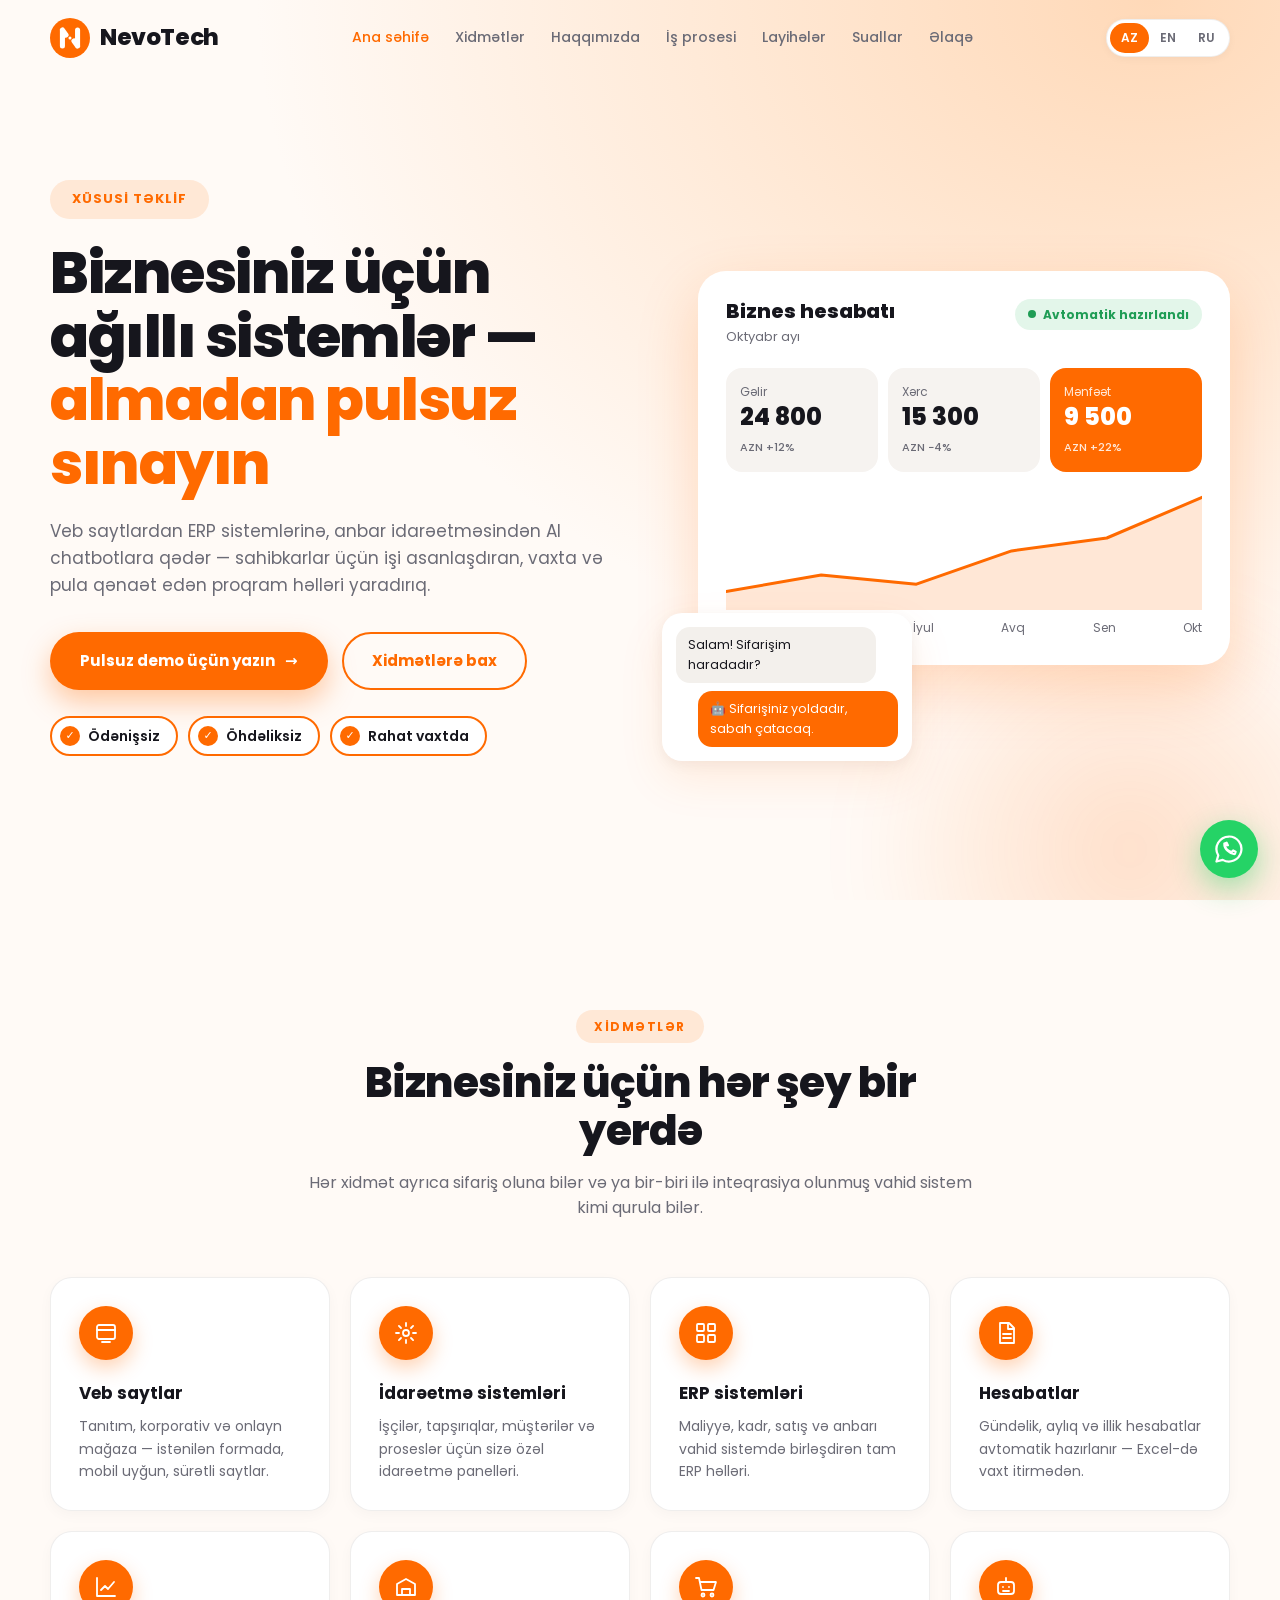
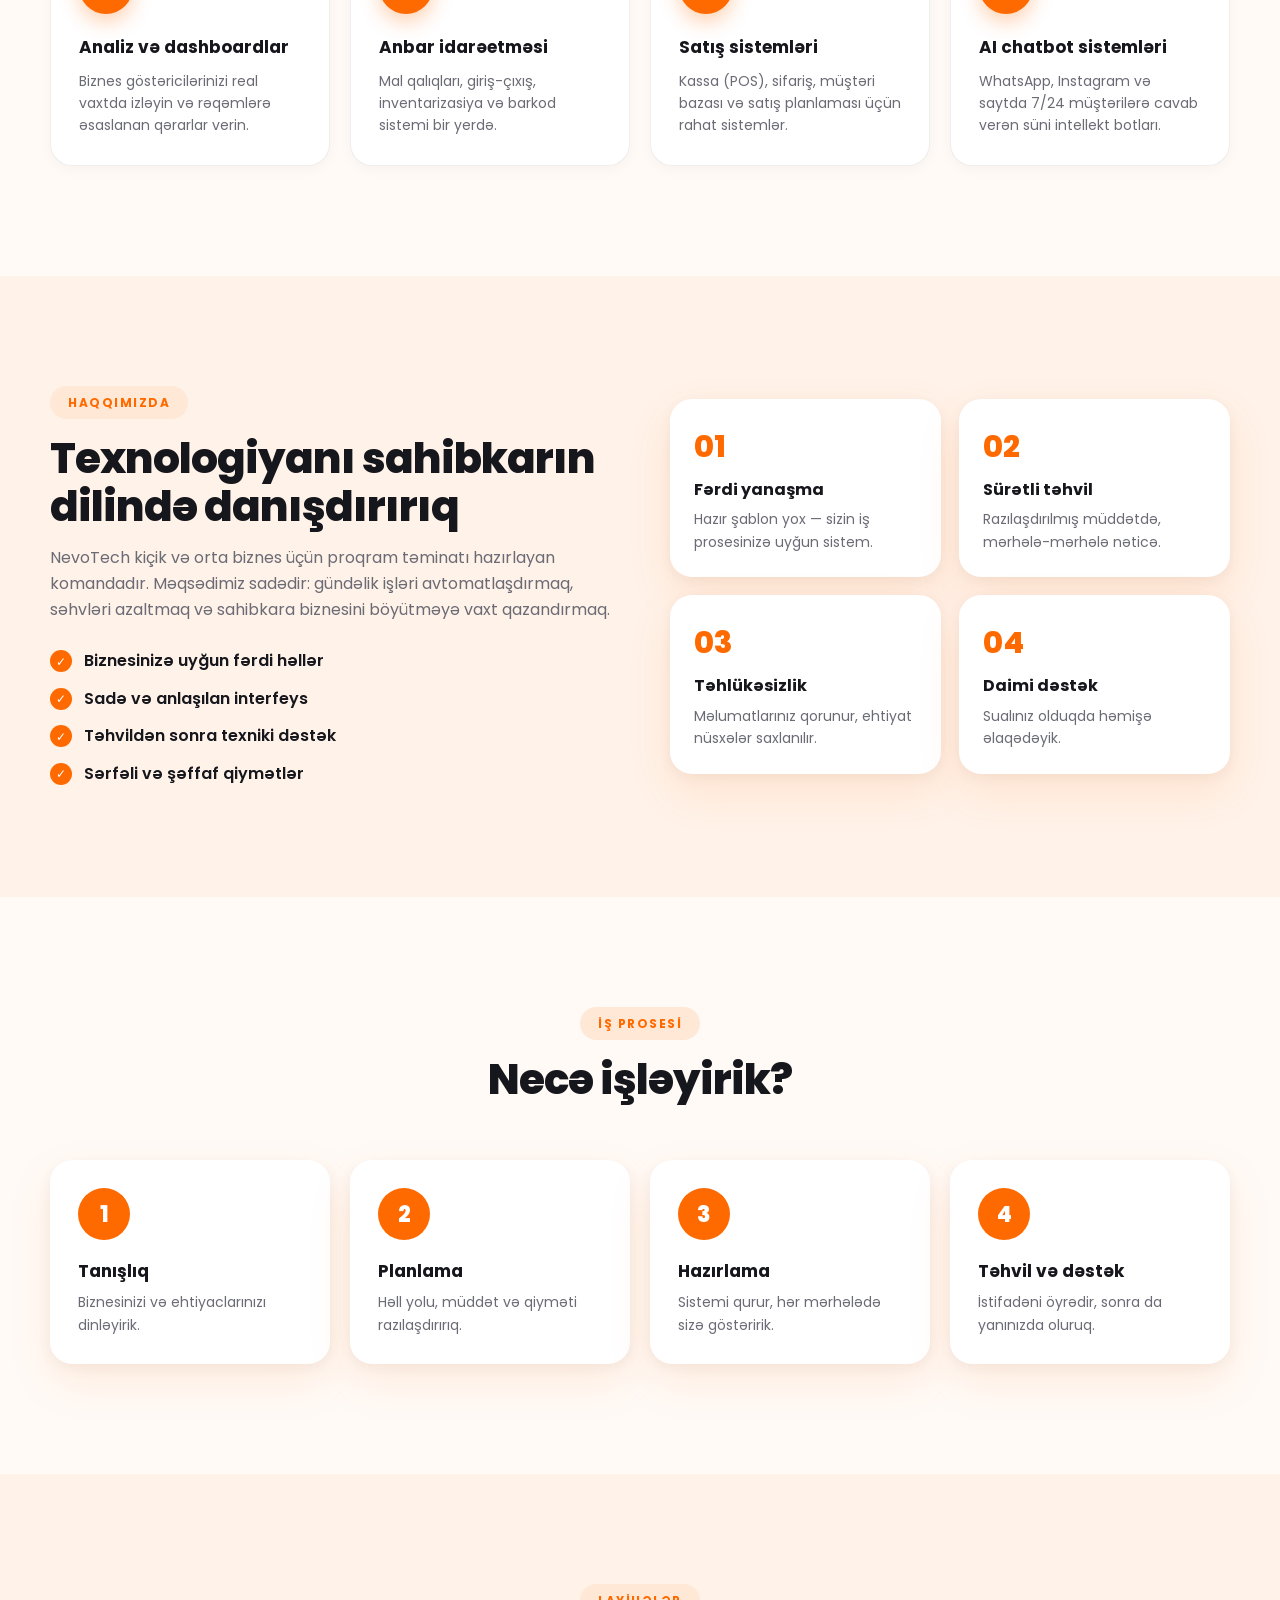
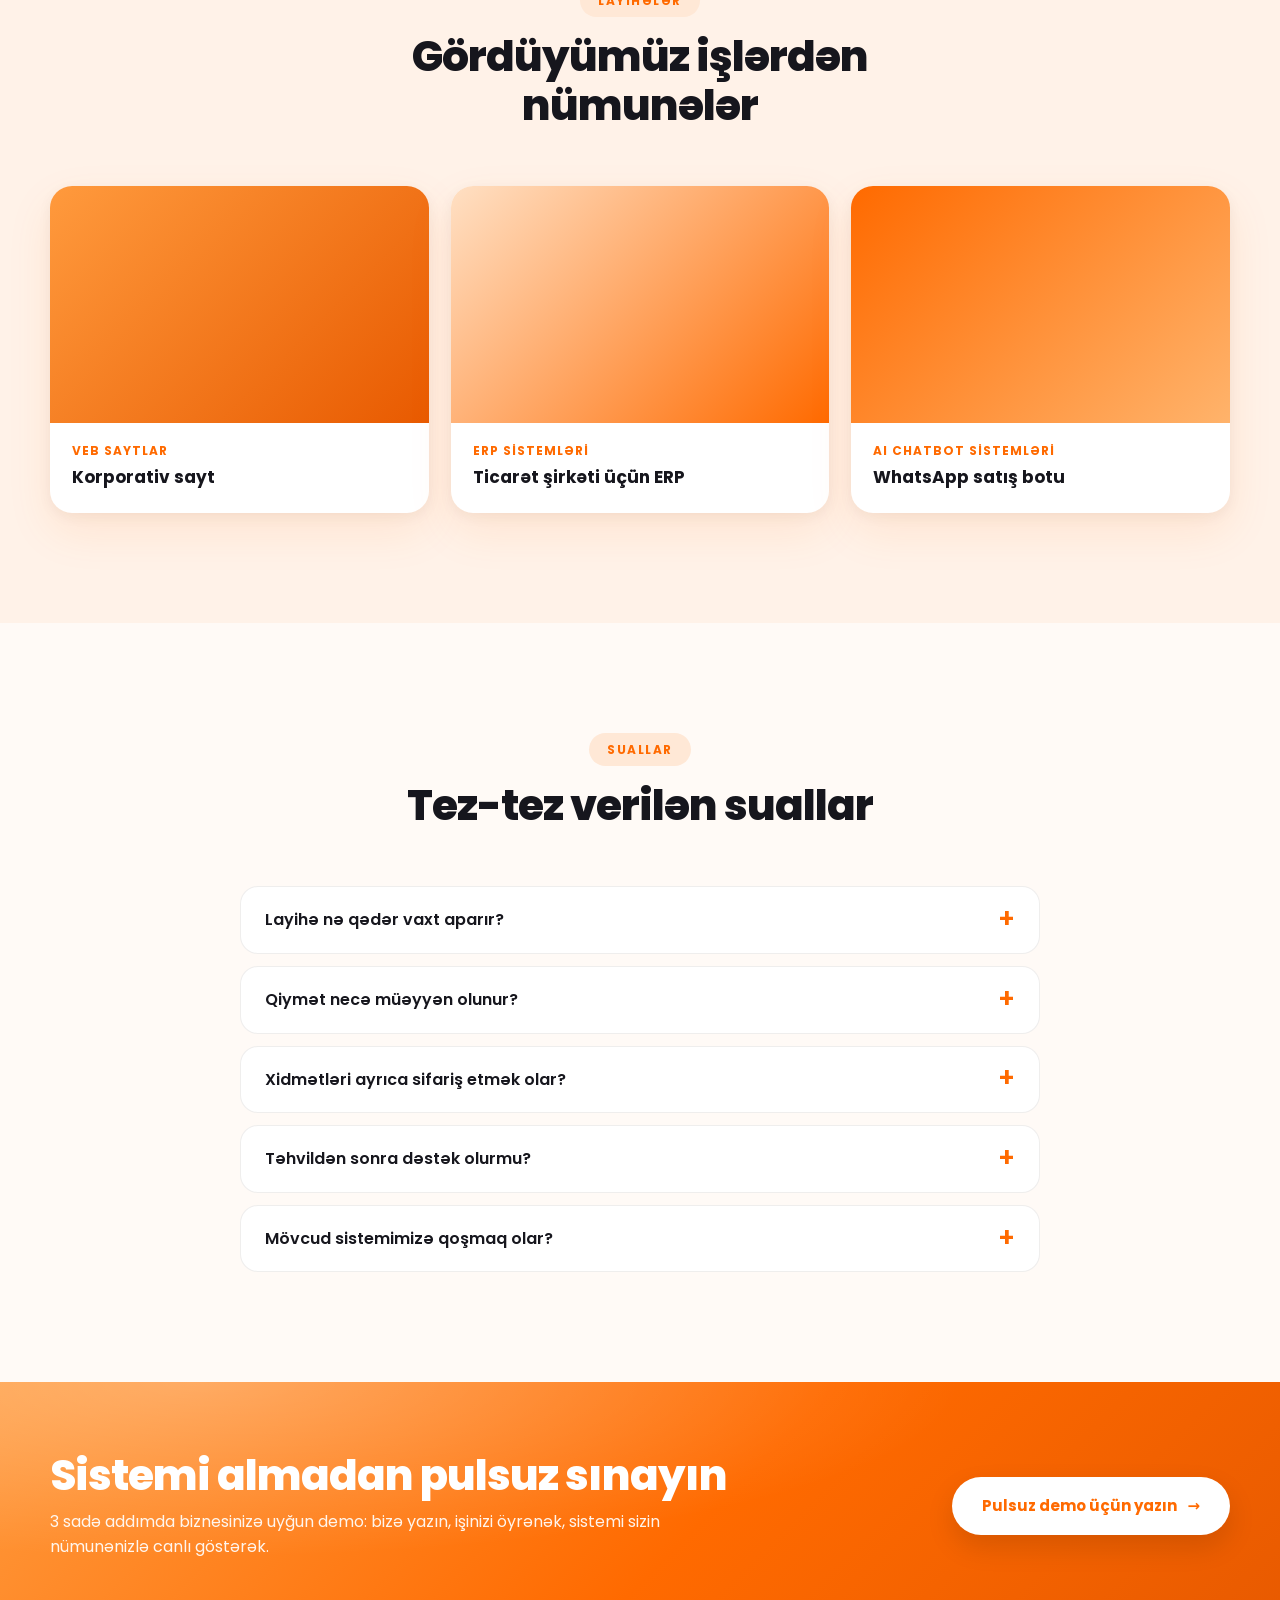
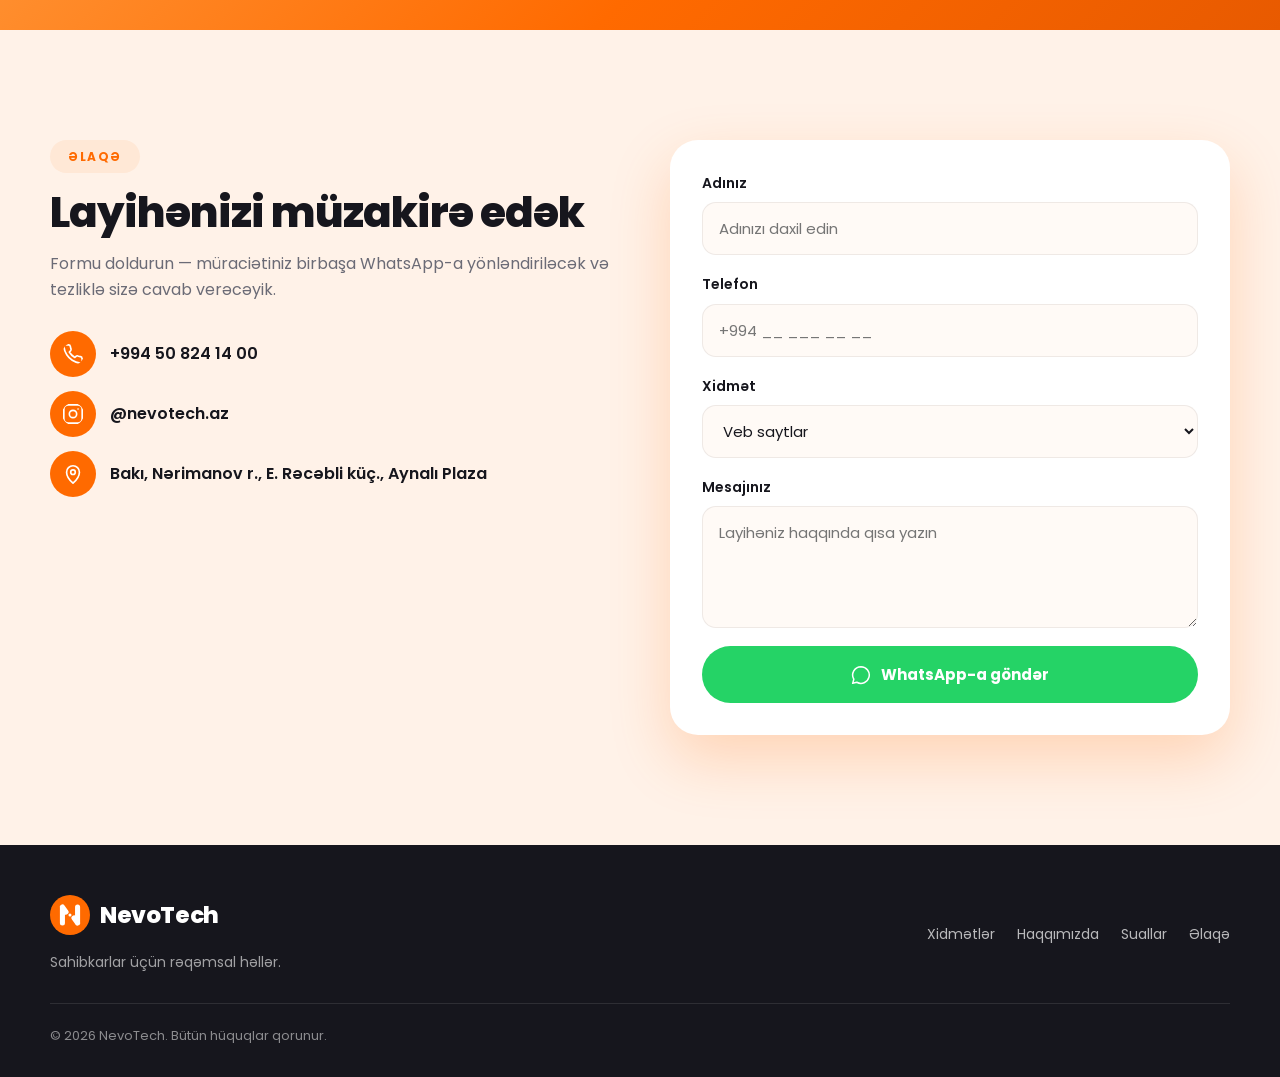
==== index.html @ 10edb194 "NevoTech tanıtım saytı: ilk versiya AZ/EN/RU dilləri, 8 xidmət, pulsuz demo bölməsi və WhatsApp-a yö" ====
<!DOCTYPE html>
<html lang="az">
<head>
  <meta charset="UTF-8">
  <meta name="viewport" content="width=device-width, initial-scale=1.0">
  <title>NevoTech — Biznes üçün rəqəmsal həllər</title>
  <meta name="description" content="NevoTech sahibkarlar üçün veb saytlar, idarəetmə sistemləri, ERP, hesabat, analiz, anbar, satış və AI chatbot sistemləri yaradır.">
  <link rel="preconnect" href="https://fonts.googleapis.com">
  <link rel="preconnect" href="https://fonts.gstatic.com" crossorigin>
  <link href="https://fonts.googleapis.com/css2?family=Poppins:wght@400;500;600;700;800&display=swap" rel="stylesheet">
  <link rel="icon" type="image/svg+xml" href="assets/favicon.svg">
  <link rel="icon" type="image/png" href="assets/logo-mark.png">
  <link rel="apple-touch-icon" href="assets/logo-mark.png">
  <meta property="og:image" content="assets/logo-full.webp">
  <link rel="stylesheet" href="css/style.css">
</head>
<body>

  <!-- ===== HEADER ===== -->
  <header class="header" id="header">
    <div class="container header__inner">
      <a href="#home" class="logo"><svg class="logo__mark" viewBox="0 0 2000 2000" aria-hidden="true"><circle cx="1000" cy="1000" r="1000"/><path d="M621.5 600V1400M621.5 600L801.5 850M1378.5 600V1400M1378.5 1400L1198.5 1150"/><circle class="dot" cx="1000" cy="1000" r="76.5"/></svg>NevoTech</a>

      <nav class="nav" id="nav">
        <a href="#home" data-i18n="nav.home">Ana səhifə</a>
        <a href="#services" data-i18n="nav.services">Xidmətlər</a>
        <a href="#about" data-i18n="nav.about">Haqqımızda</a>
        <a href="#process" data-i18n="nav.process">İş prosesi</a>
        <a href="#portfolio" data-i18n="nav.portfolio">Layihələr</a>
        <a href="#faq" data-i18n="nav.faq">Suallar</a>
        <a href="#contact" data-i18n="nav.contact">Əlaqə</a>
      </nav>

      <div class="header__actions">
        <div class="lang" id="lang">
          <button data-lang="az" class="active">AZ</button>
          <button data-lang="en">EN</button>
          <button data-lang="ru">RU</button>
        </div>
        <button class="burger" id="burger" aria-label="Menu"><span></span><span></span><span></span></button>
      </div>
    </div>
  </header>

  <main>
    <!-- ===== HERO ===== -->
    <section class="hero" id="home">
      <div class="hero__glow"></div>
      <div class="container hero__inner">
        <div class="hero__content">
          <span class="badge" data-i18n="hero.badge">Xüsusi təklif</span>
          <h1><span data-i18n="hero.title1">Biznesiniz üçün ağıllı sistemlər —</span> <em data-i18n="hero.title2">almadan pulsuz sınayın</em></h1>
          <p data-i18n="hero.text">Veb saytlardan ERP sistemlərinə, anbar idarəetməsindən AI chatbotlara qədər — sahibkarlar üçün işi asanlaşdıran, vaxta və pula qənaət edən proqram həlləri yaradırıq.</p>
          <div class="hero__buttons">
            <a href="#contact" class="btn btn--primary"><span data-i18n="hero.cta1">Pulsuz demo üçün yazın</span> →</a>
            <a href="#services" class="btn btn--ghost" data-i18n="hero.cta2">Xidmətlərə bax</a>
          </div>
          <ul class="pills">
            <li data-i18n="pills.p1">Ödənişsiz</li>
            <li data-i18n="pills.p2">Öhdəliksiz</li>
            <li data-i18n="pills.p3">Rahat vaxtda</li>
          </ul>
        </div>

        <div class="hero__visual">
          <div class="report">
            <div class="report__head">
              <div>
                <h3 data-i18n="hero.r.title">Biznes hesabatı</h3>
                <small data-i18n="hero.r.month">Oktyabr ayı</small>
              </div>
              <span class="report__status" data-i18n="hero.r.auto">Avtomatik hazırlandı</span>
            </div>
            <div class="report__stats">
              <div class="stat"><small data-i18n="hero.r.income">Gəlir</small><b>24 800</b><span>AZN +12%</span></div>
              <div class="stat"><small data-i18n="hero.r.expense">Xərc</small><b>15 300</b><span>AZN −4%</span></div>
              <div class="stat stat--accent"><small data-i18n="hero.r.profit">Mənfəət</small><b>9 500</b><span>AZN +22%</span></div>
            </div>
            <svg class="report__chart" viewBox="0 0 400 130" preserveAspectRatio="none" aria-hidden="true">
              <path class="area" d="M0 110 L80 92 L160 102 L240 66 L320 52 L400 8 V130 H0Z"/>
              <path class="line" d="M0 110 L80 92 L160 102 L240 66 L320 52 L400 8"/>
            </svg>
            <div class="report__months">
              <span data-i18n="hero.m1">May</span><span data-i18n="hero.m2">İyun</span><span data-i18n="hero.m3">İyul</span>
              <span data-i18n="hero.m4">Avq</span><span data-i18n="hero.m5">Sen</span><span data-i18n="hero.m6">Okt</span>
            </div>
          </div>
          <div class="chat-bubble">
            <div class="msg msg--in" data-i18n="hero.c1">Salam! Sifarişim haradadır?</div>
            <div class="msg msg--out" data-i18n="hero.c2">🤖 Sifarişiniz yoldadır, sabah çatacaq.</div>
          </div>
        </div>
      </div>
    </section>

    <!-- ===== SERVICES ===== -->
    <section class="section" id="services">
      <div class="container">
        <div class="section__head">
          <span class="eyebrow" data-i18n="services.eyebrow">Xidmətlər</span>
          <h2 data-i18n="services.title">Biznesiniz üçün hər şey bir yerdə</h2>
          <p data-i18n="services.text">Hər xidmət ayrıca sifariş oluna bilər və ya bir-biri ilə inteqrasiya olunmuş vahid sistem kimi qurula bilər.</p>
        </div>

        <div class="services">
          <article class="card">
            <div class="card__icon"><svg viewBox="0 0 24 24"><rect x="3" y="4" width="18" height="14" rx="2"/><path d="M3 9h18M8 21h8"/></svg></div>
            <h3 data-i18n="services.s1.t">Veb saytlar</h3>
            <p data-i18n="services.s1.d">Tanıtım, korporativ və onlayn mağaza — istənilən formada, mobil uyğun, sürətli saytlar.</p>
          </article>
          <article class="card">
            <div class="card__icon"><svg viewBox="0 0 24 24"><circle cx="12" cy="12" r="3"/><path d="M12 2v3M12 19v3M2 12h3M19 12h3M4.9 4.9l2.1 2.1M17 17l2.1 2.1M4.9 19.1 7 17M17 7l2.1-2.1"/></svg></div>
            <h3 data-i18n="services.s2.t">İdarəetmə sistemləri</h3>
            <p data-i18n="services.s2.d">İşçilər, tapşırıqlar, müştərilər və proseslər üçün sizə özəl idarəetmə panelləri.</p>
          </article>
          <article class="card">
            <div class="card__icon"><svg viewBox="0 0 24 24"><rect x="3" y="3" width="7" height="7" rx="1"/><rect x="14" y="3" width="7" height="7" rx="1"/><rect x="3" y="14" width="7" height="7" rx="1"/><rect x="14" y="14" width="7" height="7" rx="1"/></svg></div>
            <h3 data-i18n="services.s3.t">ERP sistemləri</h3>
            <p data-i18n="services.s3.d">Maliyyə, kadr, satış və anbarı vahid sistemdə birləşdirən tam ERP həlləri.</p>
          </article>
          <article class="card">
            <div class="card__icon"><svg viewBox="0 0 24 24"><path d="M6 2h9l5 5v15H6z"/><path d="M14 2v6h6M9 13h8M9 17h8"/></svg></div>
            <h3 data-i18n="services.s4.t">Hesabatlar</h3>
            <p data-i18n="services.s4.d">Gündəlik, aylıq və illik hesabatlar avtomatik hazırlanır — Excel-də vaxt itirmədən.</p>
          </article>
          <article class="card">
            <div class="card__icon"><svg viewBox="0 0 24 24"><path d="M3 3v18h18"/><path d="m7 15 4-4 3 3 6-7"/></svg></div>
            <h3 data-i18n="services.s5.t">Analiz və dashboardlar</h3>
            <p data-i18n="services.s5.d">Biznes göstəricilərinizi real vaxtda izləyin və rəqəmlərə əsaslanan qərarlar verin.</p>
          </article>
          <article class="card">
            <div class="card__icon"><svg viewBox="0 0 24 24"><path d="M3 9 12 4l9 5v11H3z"/><path d="M8 20v-6h8v6"/></svg></div>
            <h3 data-i18n="services.s6.t">Anbar idarəetməsi</h3>
            <p data-i18n="services.s6.d">Mal qalıqları, giriş-çıxış, inventarizasiya və barkod sistemi bir yerdə.</p>
          </article>
          <article class="card">
            <div class="card__icon"><svg viewBox="0 0 24 24"><circle cx="9" cy="20" r="1.5"/><circle cx="18" cy="20" r="1.5"/><path d="M2 3h3l2.5 12h12L22 7H6"/></svg></div>
            <h3 data-i18n="services.s7.t">Satış sistemləri</h3>
            <p data-i18n="services.s7.d">Kassa (POS), sifariş, müştəri bazası və satış planlaması üçün rahat sistemlər.</p>
          </article>
          <article class="card">
            <div class="card__icon"><svg viewBox="0 0 24 24"><rect x="4" y="7" width="16" height="12" rx="3"/><path d="M12 3v4M9 12h.01M15 12h.01M9 16h6"/></svg></div>
            <h3 data-i18n="services.s8.t">AI chatbot sistemləri</h3>
            <p data-i18n="services.s8.d">WhatsApp, Instagram və saytda 7/24 müştərilərə cavab verən süni intellekt botları.</p>
          </article>
        </div>
      </div>
    </section>

    <!-- ===== ABOUT ===== -->
    <section class="section section--alt" id="about">
      <div class="container about">
        <div class="about__text">
          <span class="eyebrow" data-i18n="about.eyebrow">Haqqımızda</span>
          <h2 data-i18n="about.title">Texnologiyanı sahibkarın dilində danışdırırıq</h2>
          <p data-i18n="about.text">NevoTech kiçik və orta biznes üçün proqram təminatı hazırlayan komandadır. Məqsədimiz sadədir: gündəlik işləri avtomatlaşdırmaq, səhvləri azaltmaq və sahibkara biznesini böyütməyə vaxt qazandırmaq.</p>
          <ul class="checks">
            <li data-i18n="about.p1">Biznesinizə uyğun fərdi həllər</li>
            <li data-i18n="about.p2">Sadə və anlaşılan interfeys</li>
            <li data-i18n="about.p3">Təhvildən sonra texniki dəstək</li>
            <li data-i18n="about.p4">Sərfəli və şəffaf qiymətlər</li>
          </ul>
        </div>
        <div class="why">
          <div class="why__item">
            <b>01</b>
            <h4 data-i18n="why.w1.t">Fərdi yanaşma</h4>
            <p data-i18n="why.w1.d">Hazır şablon yox — sizin iş prosesinizə uyğun sistem.</p>
          </div>
          <div class="why__item">
            <b>02</b>
            <h4 data-i18n="why.w2.t">Sürətli təhvil</h4>
            <p data-i18n="why.w2.d">Razılaşdırılmış müddətdə, mərhələ-mərhələ nəticə.</p>
          </div>
          <div class="why__item">
            <b>03</b>
            <h4 data-i18n="why.w3.t">Təhlükəsizlik</h4>
            <p data-i18n="why.w3.d">Məlumatlarınız qorunur, ehtiyat nüsxələr saxlanılır.</p>
          </div>
          <div class="why__item">
            <b>04</b>
            <h4 data-i18n="why.w4.t">Daimi dəstək</h4>
            <p data-i18n="why.w4.d">Sualınız olduqda həmişə əlaqədəyik.</p>
          </div>
        </div>
      </div>
    </section>

    <!-- ===== PROCESS ===== -->
    <section class="section" id="process">
      <div class="container">
        <div class="section__head">
          <span class="eyebrow" data-i18n="process.eyebrow">İş prosesi</span>
          <h2 data-i18n="process.title">Necə işləyirik?</h2>
        </div>
        <div class="steps">
          <div class="step"><span>1</span><h4 data-i18n="process.s1.t">Tanışlıq</h4><p data-i18n="process.s1.d">Biznesinizi və ehtiyaclarınızı dinləyirik.</p></div>
          <div class="step"><span>2</span><h4 data-i18n="process.s2.t">Planlama</h4><p data-i18n="process.s2.d">Həll yolu, müddət və qiyməti razılaşdırırıq.</p></div>
          <div class="step"><span>3</span><h4 data-i18n="process.s3.t">Hazırlama</h4><p data-i18n="process.s3.d">Sistemi qurur, hər mərhələdə sizə göstəririk.</p></div>
          <div class="step"><span>4</span><h4 data-i18n="process.s4.t">Təhvil və dəstək</h4><p data-i18n="process.s4.d">İstifadəni öyrədir, sonra da yanınızda oluruq.</p></div>
        </div>
      </div>
    </section>

    <!-- ===== PORTFOLIO ===== -->
    <section class="section section--alt" id="portfolio">
      <div class="container">
        <div class="section__head">
          <span class="eyebrow" data-i18n="portfolio.eyebrow">Layihələr</span>
          <h2 data-i18n="portfolio.title">Gördüyümüz işlərdən nümunələr</h2>
        </div>
        <!-- TODO: real layihələrin şəkil və adlarını bura əlavə edin -->
        <div class="projects">
          <div class="project"><div class="project__img p1"></div><span data-i18n="services.s1.t">Veb saytlar</span><h4 data-i18n="portfolio.p1">Korporativ sayt</h4></div>
          <div class="project"><div class="project__img p2"></div><span data-i18n="services.s3.t">ERP sistemləri</span><h4 data-i18n="portfolio.p2">Ticarət şirkəti üçün ERP</h4></div>
          <div class="project"><div class="project__img p3"></div><span data-i18n="services.s8.t">AI chatbot sistemləri</span><h4 data-i18n="portfolio.p3">WhatsApp satış botu</h4></div>
        </div>
      </div>
    </section>

    <!-- ===== FAQ ===== -->
    <section class="section" id="faq">
      <div class="container container--narrow">
        <div class="section__head">
          <span class="eyebrow" data-i18n="faq.eyebrow">Suallar</span>
          <h2 data-i18n="faq.title">Tez-tez verilən suallar</h2>
        </div>
        <div class="faq">
          <details><summary data-i18n="faq.q1">Layihə nə qədər vaxt aparır?</summary><p data-i18n="faq.a1">Sadə tanıtım saytı 1–2 həftə, ERP və idarəetmə sistemləri isə həcmindən asılı olaraq 1–3 ay çəkir.</p></details>
          <details><summary data-i18n="faq.q2">Qiymət necə müəyyən olunur?</summary><p data-i18n="faq.a2">Qiymət layihənin həcmindən və funksiyalardan asılıdır. İlk görüşdən sonra dəqiq təklif təqdim edirik.</p></details>
          <details><summary data-i18n="faq.q3">Xidmətləri ayrıca sifariş etmək olar?</summary><p data-i18n="faq.a3">Bəli. Hər xidmət müstəqildir, amma istəsəniz hamısını vahid sistemdə birləşdirə bilərik.</p></details>
          <details><summary data-i18n="faq.q4">Təhvildən sonra dəstək olurmu?</summary><p data-i18n="faq.a4">Bəli, təhvildən sonra texniki dəstək və lazım olduqda yeniləmələr təqdim edirik.</p></details>
          <details><summary data-i18n="faq.q5">Mövcud sistemimizə qoşmaq olar?</summary><p data-i18n="faq.a5">Əksər hallarda bəli — mövcud proqramlarınızla inteqrasiya imkanlarını birlikdə araşdırırıq.</p></details>
        </div>
      </div>
    </section>

    <!-- ===== FREE DEMO CTA ===== -->
    <section class="cta-band">
      <div class="container cta-band__inner">
        <div>
          <h2 data-i18n="cta.title">Sistemi almadan pulsuz sınayın</h2>
          <p data-i18n="cta.text">3 sadə addımda biznesinizə uyğun demo: bizə yazın, işinizi öyrənək, sistemi sizin nümunənizlə canlı göstərək.</p>
        </div>
        <a href="#contact" class="btn btn--white"><span data-i18n="hero.cta1">Pulsuz demo üçün yazın</span> →</a>
      </div>
    </section>

    <!-- ===== CONTACT ===== -->
    <section class="section section--alt" id="contact">
      <div class="container contact">
        <div class="contact__info">
          <span class="eyebrow" data-i18n="contact.eyebrow">Əlaqə</span>
          <h2 data-i18n="contact.title">Layihənizi müzakirə edək</h2>
          <p data-i18n="contact.text">Formu doldurun — müraciətiniz birbaşa WhatsApp-a yönləndiriləcək və tezliklə sizə cavab verəcəyik.</p>
          <ul class="contact__list">
            <li><svg viewBox="0 0 24 24"><path d="M22 16.9v3a2 2 0 0 1-2.2 2 19.8 19.8 0 0 1-8.6-3.1 19.5 19.5 0 0 1-6-6A19.8 19.8 0 0 1 2.1 4.2 2 2 0 0 1 4.1 2h3a2 2 0 0 1 2 1.7c.1.9.4 1.8.7 2.7a2 2 0 0 1-.5 2.1L8 9.8a16 16 0 0 0 6 6l1.3-1.3a2 2 0 0 1 2.1-.4c.9.3 1.8.6 2.7.7a2 2 0 0 1 1.7 2z"/></svg><a href="#" class="js-phone">+994 50 824 14 00</a></li>
            <li><svg viewBox="0 0 24 24"><rect x="2" y="2" width="20" height="20" rx="5"/><circle cx="12" cy="12" r="4"/><path d="M17.5 6.5h.01"/></svg><a href="https://instagram.com/nevotech.az" target="_blank" rel="noopener" class="js-instagram">@nevotech.az</a></li>
            <li><svg viewBox="0 0 24 24"><path d="M12 22s7-6.2 7-12a7 7 0 0 0-14 0c0 5.8 7 12 7 12z"/><circle cx="12" cy="10" r="2.5"/></svg><a href="#" target="_blank" rel="noopener" class="js-map" data-i18n="contact.address">Bakı, Nərimanov r., E. Rəcəbli küç., Aynalı Plaza</a></li>
          </ul>
        </div>

        <form class="form" id="contactForm" novalidate>
          <label>
            <span data-i18n="form.name">Adınız</span>
            <input type="text" name="name" required data-i18n-ph="form.namePh" placeholder="Adınızı daxil edin">
          </label>
          <label>
            <span data-i18n="form.phone">Telefon</span>
            <input type="tel" name="phone" required placeholder="+994 __ ___ __ __">
          </label>
          <label>
            <span data-i18n="form.service">Xidmət</span>
            <select name="service">
              <option value="services.s1.t" data-i18n="services.s1.t">Veb saytlar</option>
              <option value="services.s2.t" data-i18n="services.s2.t">İdarəetmə sistemləri</option>
              <option value="services.s3.t" data-i18n="services.s3.t">ERP sistemləri</option>
              <option value="services.s4.t" data-i18n="services.s4.t">Hesabatlar</option>
              <option value="services.s5.t" data-i18n="services.s5.t">Analiz və dashboardlar</option>
              <option value="services.s6.t" data-i18n="services.s6.t">Anbar idarəetməsi</option>
              <option value="services.s7.t" data-i18n="services.s7.t">Satış sistemləri</option>
              <option value="services.s8.t" data-i18n="services.s8.t">AI chatbot sistemləri</option>
              <option value="form.other" data-i18n="form.other">Digər</option>
            </select>
          </label>
          <label>
            <span data-i18n="form.message">Mesajınız</span>
            <textarea name="message" rows="4" data-i18n-ph="form.messagePh" placeholder="Layihəniz haqqında qısa yazın"></textarea>
          </label>
          <p class="form__error" id="formError" data-i18n="form.error" hidden>Zəhmət olmasa adınızı və telefon nömrənizi yazın.</p>
          <button type="submit" class="btn btn--wa">
            <svg viewBox="0 0 24 24"><path d="M12 2a10 10 0 0 0-8.6 15.1L2 22l5-1.3A10 10 0 1 0 12 2z"/></svg>
            <span data-i18n="form.submit">WhatsApp-a göndər</span>
          </button>
        </form>
      </div>
    </section>
  </main>

  <!-- ===== FOOTER ===== -->
  <footer class="footer">
    <div class="container footer__inner">
      <div>
        <a href="#home" class="logo"><svg class="logo__mark" viewBox="0 0 2000 2000" aria-hidden="true"><circle cx="1000" cy="1000" r="1000"/><path d="M621.5 600V1400M621.5 600L801.5 850M1378.5 600V1400M1378.5 1400L1198.5 1150"/><circle class="dot" cx="1000" cy="1000" r="76.5"/></svg>NevoTech</a>
        <p data-i18n="footer.text">Sahibkarlar üçün rəqəmsal həllər.</p>
      </div>
      <nav class="footer__nav">
        <a href="#services" data-i18n="nav.services">Xidmətlər</a>
        <a href="#about" data-i18n="nav.about">Haqqımızda</a>
        <a href="#faq" data-i18n="nav.faq">Suallar</a>
        <a href="#contact" data-i18n="nav.contact">Əlaqə</a>
      </nav>
    </div>
    <div class="container footer__bottom">
      © <span id="year"></span> NevoTech. <span data-i18n="footer.rights">Bütün hüquqlar qorunur.</span>
    </div>
  </footer>

  <!-- Floating WhatsApp -->
  <a href="#" class="wa-float js-wa-link" target="_blank" rel="noopener" aria-label="WhatsApp">
    <svg viewBox="0 0 24 24"><path d="M12 2a10 10 0 0 0-8.6 15.1L2 22l5-1.3A10 10 0 1 0 12 2z"/><path d="M8.5 8.5c.5 2.5 2.5 5 5.5 6l1.3-1.3 2 1-.6 1.8c-4 .3-8.7-4.3-8.4-8.4l1.8-.6 1 2z"/></svg>
  </a>

  <script src="js/config.js"></script>
  <script src="js/i18n.js"></script>
  <script src="js/main.js"></script>
</body>
</html>
---- css/style.css ----
/* =========================================================
   RƏNGLƏR — NevoTech Instagram dizaynına uyğun
   Rəngləri dəyişmək üçün yalnız bu dəyərləri redaktə edin.
   ========================================================= */
:root {
  --primary: #ff6a00;        /* NevoTech narıncı */
  --primary-dark: #e85a00;
  --primary-light: #ff9a3d;
  --primary-soft: #ffe8d6;   /* açıq şaftalı */
  --bg: #fffaf6;             /* krem fon */
  --bg-alt: #fff2e8;         /* alternativ bölmə fonu */
  --surface: #ffffff;        /* kartlar */
  --border: rgba(30, 20, 10, 0.07);
  --text: #16161d;
  --muted: #6b6b76;
  --success: #1f9d55;
  --wa: #25d366;

  --gradient: linear-gradient(135deg, var(--primary-light), var(--primary) 55%, var(--primary-dark));
  --radius: 22px;
  --shadow: 0 18px 45px rgba(255, 106, 0, 0.10), 0 4px 14px rgba(30, 20, 10, 0.05);
  --shadow-strong: 0 24px 60px rgba(255, 106, 0, 0.22);
  --header-h: 76px;
}

* { box-sizing: border-box; margin: 0; padding: 0; }
html { scroll-behavior: smooth; scroll-padding-top: var(--header-h); }
body {
  font-family: "Poppins", system-ui, sans-serif;
  background: var(--bg);
  color: var(--text);
  line-height: 1.6;
  -webkit-font-smoothing: antialiased;
}
a { color: inherit; text-decoration: none; }
img { max-width: 100%; display: block; }
svg { width: 24px; height: 24px; fill: none; stroke: currentColor; stroke-width: 1.8; stroke-linecap: round; stroke-linejoin: round; }

.container { width: min(1180px, 100% - 32px); margin-inline: auto; }
.container--narrow { width: min(800px, 100% - 32px); }

/* ---------- Buttons ---------- */
.btn {
  display: inline-flex; align-items: center; justify-content: center; gap: 10px;
  padding: 15px 28px; border-radius: 999px; font-weight: 700; font-size: 15px;
  border: 2px solid transparent; cursor: pointer; font-family: inherit;
  transition: transform .2s, box-shadow .2s, background .2s, border-color .2s;
}
.btn:hover { transform: translateY(-2px); }
.btn--primary { background: var(--primary); color: #fff; box-shadow: 0 12px 28px rgba(255, 106, 0, .35); }
.btn--primary:hover { background: var(--primary-dark); }
.btn--ghost { border-color: var(--primary); color: var(--primary); background: transparent; }
.btn--ghost:hover { background: var(--primary-soft); }
.btn--white { background: #fff; color: var(--primary); box-shadow: 0 12px 28px rgba(0, 0, 0, .12); white-space: nowrap; }
.btn--wa { background: var(--wa); color: #fff; width: 100%; }
.btn--wa svg { width: 20px; height: 20px; }

/* ---------- Logo ---------- */
.logo { display: inline-flex; align-items: center; gap: 10px; font-size: 23px; font-weight: 800; letter-spacing: -.4px; }
.logo__mark { width: 40px; height: 40px; flex-shrink: 0; }
.logo__mark circle { fill: var(--primary); stroke: none; }
.logo__mark path { stroke: #fff; stroke-width: 253; fill: none; }
.logo__mark .dot { fill: #fff; }

/* ---------- Header ---------- */
.header {
  position: fixed; inset: 0 0 auto; z-index: 100; height: var(--header-h);
  transition: background .3s, border-color .3s, box-shadow .3s;
  border-bottom: 1px solid transparent;
}
.header.scrolled { background: rgba(255, 250, 246, .88); backdrop-filter: blur(14px); border-color: var(--border); }
.header__inner { height: 100%; display: flex; align-items: center; justify-content: space-between; gap: 24px; }

.nav { display: flex; gap: 26px; }
.nav a { font-size: 14px; font-weight: 500; color: var(--muted); transition: color .2s; }
.nav a:hover, .nav a.active { color: var(--primary); }

.header__actions { display: flex; align-items: center; gap: 12px; }
.lang { display: flex; background: #fff; border: 1px solid var(--border); border-radius: 999px; padding: 3px; box-shadow: 0 2px 8px rgba(0,0,0,.04); }
.lang button {
  background: none; border: 0; color: var(--muted); font: 600 12px "Poppins", sans-serif;
  padding: 6px 11px; border-radius: 999px; cursor: pointer;
}
.lang button.active { background: var(--primary); color: #fff; }

.burger { display: none; background: none; border: 0; cursor: pointer; width: 32px; height: 32px; flex-direction: column; justify-content: center; gap: 5px; }
.burger span { display: block; height: 2px; background: var(--text); border-radius: 2px; transition: .3s; }
.burger.open span:nth-child(1) { transform: translateY(7px) rotate(45deg); }
.burger.open span:nth-child(2) { opacity: 0; }
.burger.open span:nth-child(3) { transform: translateY(-7px) rotate(-45deg); }

/* ---------- Hero ---------- */
.hero {
  position: relative; min-height: 100vh; display: flex; align-items: center;
  padding: calc(var(--header-h) + 40px) 0 80px; overflow: hidden;
  background: radial-gradient(ellipse at 90% 0%, #ffd9b8 0%, transparent 55%), var(--bg);
}
.hero__glow {
  position: absolute; width: 600px; height: 600px; right: -150px; bottom: -250px;
  background: radial-gradient(circle, rgba(255, 106, 0, .18), transparent 65%);
  filter: blur(30px); pointer-events: none;
}
.hero__inner { position: relative; display: grid; grid-template-columns: 1.05fr .95fr; gap: 60px; align-items: center; }
.badge {
  display: inline-block; padding: 9px 22px; border-radius: 999px; font-size: 13px; font-weight: 700;
  letter-spacing: 1px; text-transform: uppercase;
  background: var(--primary-soft); color: var(--primary); margin-bottom: 22px;
}
.hero h1 { font-size: clamp(34px, 5vw, 58px); line-height: 1.1; letter-spacing: -1.5px; font-weight: 800; margin-bottom: 22px; }
.hero h1 em { font-style: normal; color: var(--primary); display: block; }
.hero p { font-size: 17px; color: var(--muted); max-width: 560px; margin-bottom: 32px; }
.hero__buttons { display: flex; gap: 14px; flex-wrap: wrap; margin-bottom: 26px; }

.pills { list-style: none; display: flex; flex-wrap: wrap; gap: 10px; }
.pills li {
  display: inline-flex; align-items: center; gap: 8px; padding: 7px 16px 7px 8px;
  border: 2px solid var(--primary); border-radius: 999px; font-weight: 600; font-size: 14px; background: #fff;
}
.pills li::before {
  content: "✓"; width: 20px; height: 20px; border-radius: 50%; background: var(--primary); color: #fff;
  font-size: 11px; font-weight: 800; display: grid; place-items: center;
}

/* hero report card */
.hero__visual { position: relative; }
.report {
  background: var(--surface); border-radius: 28px; padding: 28px; box-shadow: var(--shadow-strong);
  animation: float 6s ease-in-out infinite;
}
@keyframes float { 50% { transform: translateY(-10px); } }
.report__head { display: flex; justify-content: space-between; align-items: flex-start; gap: 12px; margin-bottom: 20px; }
.report__head h3 { font-size: 20px; font-weight: 800; line-height: 1.2; }
.report__head small { color: var(--muted); font-size: 13px; }
.report__status {
  display: inline-flex; align-items: center; gap: 7px; padding: 6px 13px; border-radius: 999px;
  background: #e3f6ea; color: var(--success); font-size: 12px; font-weight: 700; white-space: nowrap;
}
.report__status::before { content: ""; width: 8px; height: 8px; border-radius: 50%; background: var(--success); }
.report__stats { display: grid; grid-template-columns: repeat(3, 1fr); gap: 10px; margin-bottom: 18px; }
.stat { background: #f6f3f0; border-radius: 16px; padding: 14px; }
.stat small { display: block; color: var(--muted); font-size: 12px; }
.stat b { display: block; font-size: clamp(18px, 2vw, 24px); font-weight: 800; line-height: 1.3; }
.stat span { font-size: 11px; color: var(--muted); font-weight: 500; }
.stat--accent { background: var(--primary); color: #fff; }
.stat--accent small, .stat--accent span { color: rgba(255,255,255,.85); }
.report__chart { width: 100%; height: 120px; display: block; }
.report__chart .area { fill: rgba(255, 106, 0, .16); stroke: none; }
.report__chart .line { stroke: var(--primary); stroke-width: 3; fill: none; vector-effect: non-scaling-stroke; }
.report__months { display: flex; justify-content: space-between; color: var(--muted); font-size: 12px; margin-top: 8px; }

.chat-bubble {
  position: absolute; left: -36px; bottom: -96px; width: 250px; background: #fff; border-radius: 20px; padding: 14px;
  box-shadow: var(--shadow); display: flex; flex-direction: column; gap: 8px;
}
.msg { font-size: 12.5px; padding: 8px 12px; border-radius: 14px; max-width: 90%; }
.msg--in { background: #f3f0ec; align-self: flex-start; }
.msg--out { background: var(--primary); color: #fff; align-self: flex-end; }

/* ---------- Sections ---------- */
.section { padding: 110px 0; }
.section--alt { background: var(--bg-alt); }
.section__head { text-align: center; max-width: 680px; margin: 0 auto 56px; }
.eyebrow {
  display: inline-block; font-size: 12px; font-weight: 700; letter-spacing: 1.5px; text-transform: uppercase;
  color: var(--primary); background: var(--primary-soft); padding: 7px 18px; border-radius: 999px; margin-bottom: 16px;
}
h2 { font-size: clamp(28px, 4vw, 42px); line-height: 1.15; letter-spacing: -1px; font-weight: 800; margin-bottom: 14px; }
.section__head p { color: var(--muted); font-size: 16px; }

/* Services */
.services { display: grid; grid-template-columns: repeat(4, 1fr); gap: 20px; }
.card {
  background: var(--surface); border: 1px solid var(--border); border-radius: var(--radius); padding: 28px;
  box-shadow: 0 4px 14px rgba(30, 20, 10, .03);
  transition: transform .25s, border-color .25s, box-shadow .25s;
}
.card:hover { transform: translateY(-6px); border-color: rgba(255, 106, 0, .35); box-shadow: var(--shadow); }
.card__icon { width: 54px; height: 54px; border-radius: 50%; display: grid; place-items: center; background: var(--primary); color: #fff; margin-bottom: 20px; box-shadow: 0 8px 20px rgba(255,106,0,.3); }
.card h3 { font-size: 17px; font-weight: 700; margin-bottom: 8px; }
.card p { font-size: 14px; color: var(--muted); }

/* About */
.about { display: grid; grid-template-columns: 1fr 1fr; gap: 60px; align-items: center; }
.about__text p { color: var(--muted); margin-bottom: 26px; font-size: 16px; }
.checks { list-style: none; display: grid; gap: 12px; }
.checks li { position: relative; padding-left: 34px; font-weight: 600; }
.checks li::before {
  content: "✓"; position: absolute; left: 0; top: 2px; width: 22px; height: 22px; border-radius: 50%;
  background: var(--primary); color: #fff; font-size: 12px; display: grid; place-items: center;
}
.why { display: grid; grid-template-columns: 1fr 1fr; gap: 18px; }
.why__item { background: var(--surface); border-radius: var(--radius); padding: 24px; box-shadow: var(--shadow); }
.why__item b { font-size: 30px; font-weight: 800; color: var(--primary); }
.why__item h4 { font-size: 16px; margin: 6px 0; }
.why__item p { font-size: 14px; color: var(--muted); }

/* Process */
.steps { display: grid; grid-template-columns: repeat(4, 1fr); gap: 20px; }
.step { position: relative; padding: 28px; border-radius: var(--radius); background: var(--surface); box-shadow: var(--shadow); }
.step span { display: grid; place-items: center; width: 52px; height: 52px; border-radius: 50%; background: var(--primary); color: #fff; font-size: 22px; font-weight: 800; margin-bottom: 18px; }
.step h4 { font-size: 17px; font-weight: 700; margin-bottom: 6px; }
.step p { color: var(--muted); font-size: 14px; }

/* Portfolio */
.projects { display: grid; grid-template-columns: repeat(3, 1fr); gap: 22px; }
.project { background: var(--surface); border-radius: var(--radius); overflow: hidden; box-shadow: var(--shadow); transition: transform .25s; }
.project:hover { transform: translateY(-6px); }
.project__img { aspect-ratio: 16/10; }
.p1 { background: linear-gradient(135deg, var(--primary-light), var(--primary-dark)); }
.p2 { background: linear-gradient(135deg, #ffe0c4, var(--primary)); }
.p3 { background: linear-gradient(135deg, var(--primary), #ffb36b); }
.project span { display: block; padding: 18px 22px 0; font-size: 12px; font-weight: 700; color: var(--primary); text-transform: uppercase; letter-spacing: 1px; }
.project h4 { padding: 4px 22px 22px; font-size: 17px; }

/* FAQ */
.faq { display: grid; gap: 12px; }
.faq details { background: var(--surface); border: 1px solid var(--border); border-radius: 18px; padding: 0 24px; }
.faq details[open] { border-color: rgba(255, 106, 0, .35); }
.faq summary { list-style: none; cursor: pointer; padding: 20px 32px 20px 0; font-weight: 600; position: relative; }
.faq summary::-webkit-details-marker { display: none; }
.faq summary::after { content: "+"; position: absolute; right: 0; top: 50%; transform: translateY(-50%); font-size: 26px; color: var(--primary); transition: transform .2s; }
.faq details[open] summary::after { transform: translateY(-50%) rotate(45deg); }
.faq details p { color: var(--muted); padding-bottom: 20px; }

/* Free demo CTA band */
.cta-band {
  background: radial-gradient(ellipse at 15% 0%, rgba(255,255,255,.25), transparent 50%), var(--gradient);
  color: #fff; padding: 70px 0;
}
.cta-band__inner { display: flex; align-items: center; justify-content: space-between; gap: 40px; }
.cta-band h2 { margin-bottom: 8px; }
.cta-band p { opacity: .92; max-width: 620px; }

/* Contact */
.contact { display: grid; grid-template-columns: 1fr 1fr; gap: 60px; align-items: start; }
.contact__info p { color: var(--muted); font-size: 16px; margin-bottom: 28px; }
.contact__list { list-style: none; display: grid; gap: 14px; }
.contact__list li { display: flex; align-items: center; gap: 14px; font-weight: 600; }
.contact__list svg { width: 46px; height: 46px; padding: 12px; border-radius: 50%; background: var(--primary); color: #fff; }

.form { background: var(--surface); border-radius: 28px; padding: 32px; display: grid; gap: 18px; box-shadow: var(--shadow-strong); }
.form label { display: grid; gap: 8px; }
.form label > span { font-size: 14px; font-weight: 600; }
.form input, .form select, .form textarea {
  width: 100%; padding: 14px 16px; border-radius: 14px; font: 400 15px "Poppins", sans-serif;
  background: var(--bg); color: var(--text); border: 1.5px solid var(--border); outline: none; transition: border-color .2s, box-shadow .2s;
}
.form textarea { resize: vertical; }
.form input:focus, .form select:focus, .form textarea:focus { border-color: var(--primary); box-shadow: 0 0 0 4px rgba(255, 106, 0, .12); }
.form__error { color: #e5384f; font-size: 14px; font-weight: 600; }

/* Footer */
.footer { background: var(--text); color: #fff; padding: 50px 0 30px; }
.footer__inner { display: flex; justify-content: space-between; align-items: center; gap: 24px; flex-wrap: wrap; }
.footer p { color: rgba(255,255,255,.6); font-size: 14px; margin-top: 8px; }
.footer__nav { display: flex; gap: 22px; flex-wrap: wrap; }
.footer__nav a { color: rgba(255,255,255,.7); font-size: 14px; }
.footer__nav a:hover { color: var(--primary-light); }
.footer__bottom { margin-top: 30px; padding-top: 22px; border-top: 1px solid rgba(255,255,255,.1); color: rgba(255,255,255,.5); font-size: 13px; }

/* Floating WhatsApp */
.wa-float {
  position: fixed; right: 22px; bottom: 22px; z-index: 90; width: 58px; height: 58px; border-radius: 50%;
  background: var(--wa); color: #fff; display: grid; place-items: center; box-shadow: 0 10px 30px rgba(37, 211, 102, .45);
  transition: transform .2s;
}
.wa-float:hover { transform: scale(1.08); }
.wa-float svg { width: 30px; height: 30px; }

/* Reveal animation */
.reveal { opacity: 0; transform: translateY(30px); transition: opacity .7s ease, transform .7s ease; }
.reveal.visible { opacity: 1; transform: none; }

/* ---------- Responsive ---------- */
@media (max-width: 1080px) {
  .services { grid-template-columns: repeat(2, 1fr); }
  .steps { grid-template-columns: repeat(2, 1fr); }
  .nav { gap: 18px; }
}
@media (max-width: 900px) {
  .nav {
    position: fixed; top: var(--header-h); left: 0; right: 0; flex-direction: column; gap: 0;
    background: rgba(255, 250, 246, .98); backdrop-filter: blur(14px); border-bottom: 1px solid var(--border);
    padding: 10px 16px 20px; transform: translateY(-120%); transition: transform .35s; z-index: -1;
  }
  .nav.open { transform: none; }
  .nav a { padding: 14px 0; border-bottom: 1px solid var(--border); font-size: 16px; color: var(--text); }
  .burger { display: flex; }
  .header { background: rgba(255, 250, 246, .92); backdrop-filter: blur(14px); }
  .hero__inner, .about, .contact { grid-template-columns: 1fr; gap: 50px; }
  .hero { min-height: auto; }
  .chat-bubble { left: auto; right: 10px; bottom: -40px; }
  .projects { grid-template-columns: 1fr; }
  .section { padding: 80px 0; }
  .cta-band__inner { flex-direction: column; align-items: flex-start; }
}
@media (max-width: 560px) {
  .services, .steps, .why { grid-template-columns: 1fr; }
  .hero p { font-size: 15px; }
  .btn { width: 100%; }
  .form, .report { padding: 20px; }
  .report__stats { gap: 6px; }
  .stat { padding: 10px; }
  .chat-bubble { display: none; }
  .logo { font-size: 20px; }
}

@media (prefers-reduced-motion: reduce) {
  *, *::before, *::after { animation: none !important; transition: none !important; }
  .reveal { opacity: 1; transform: none; }
}
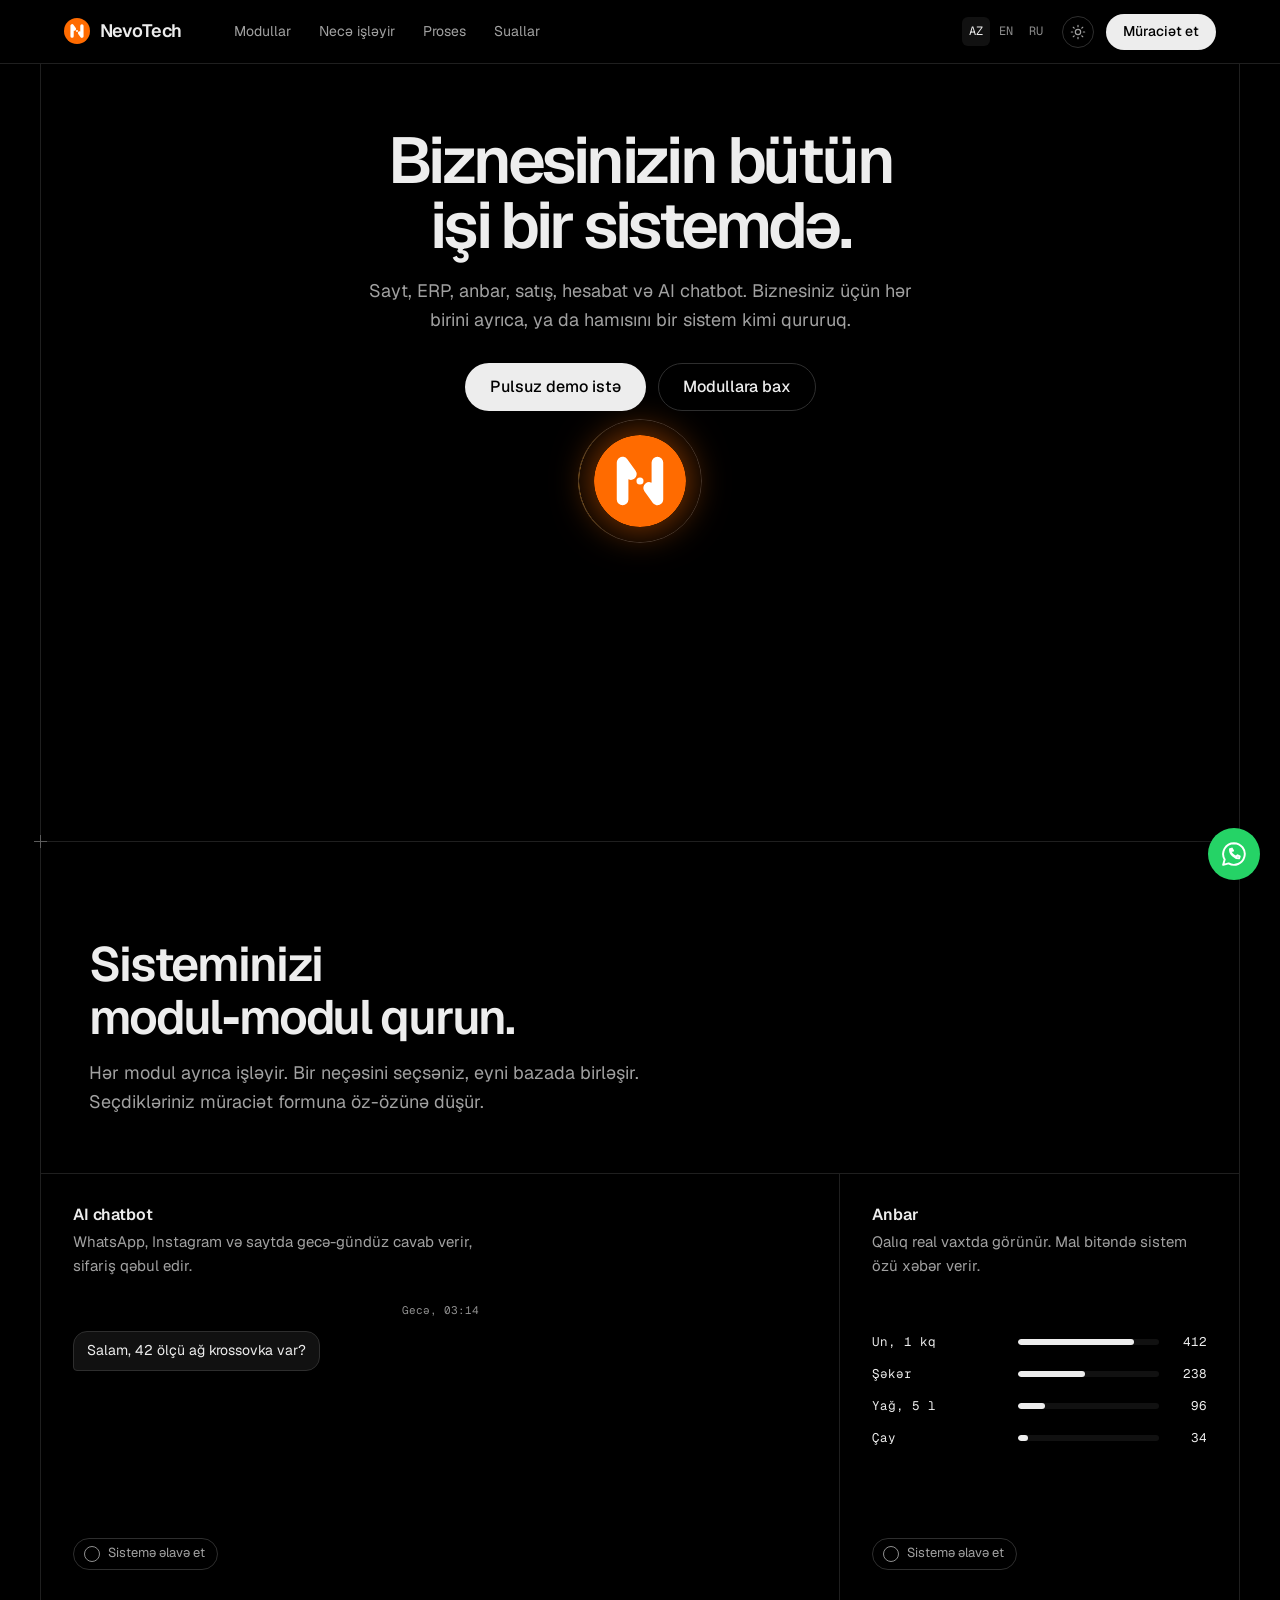
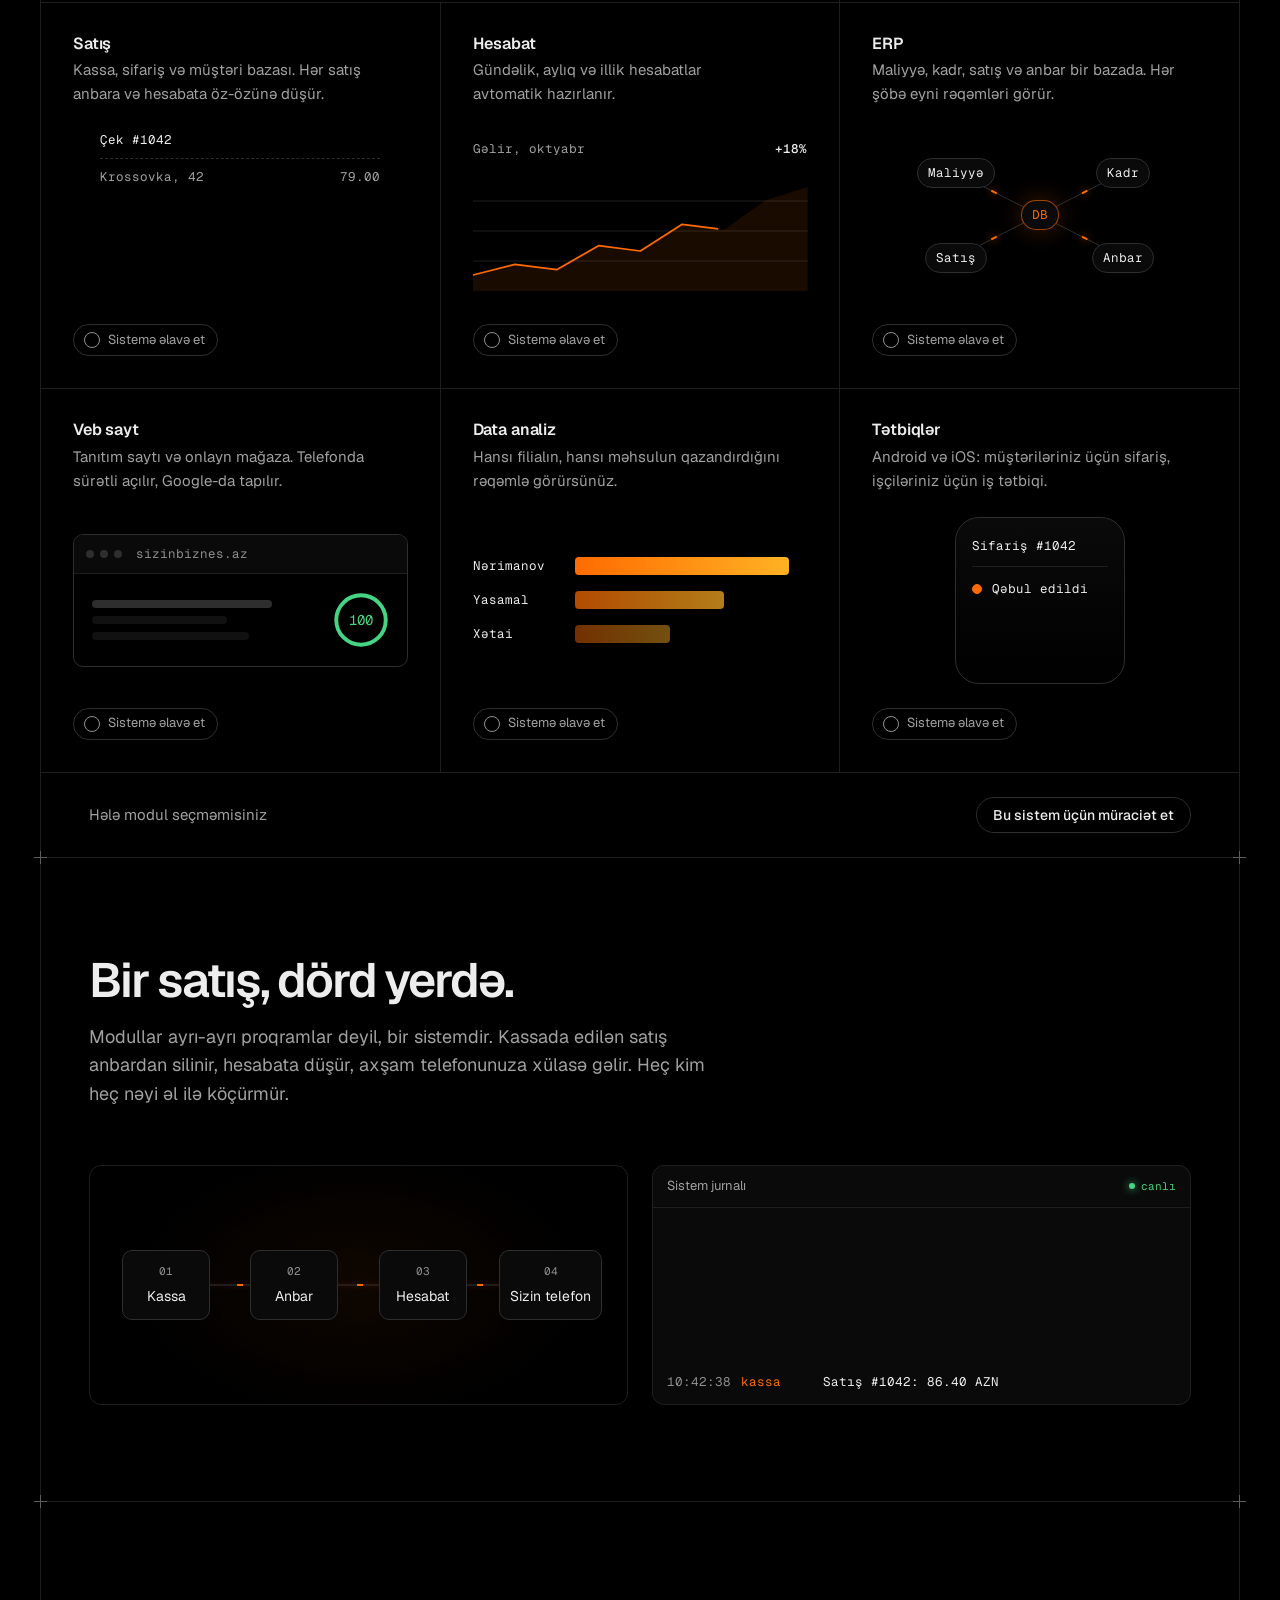
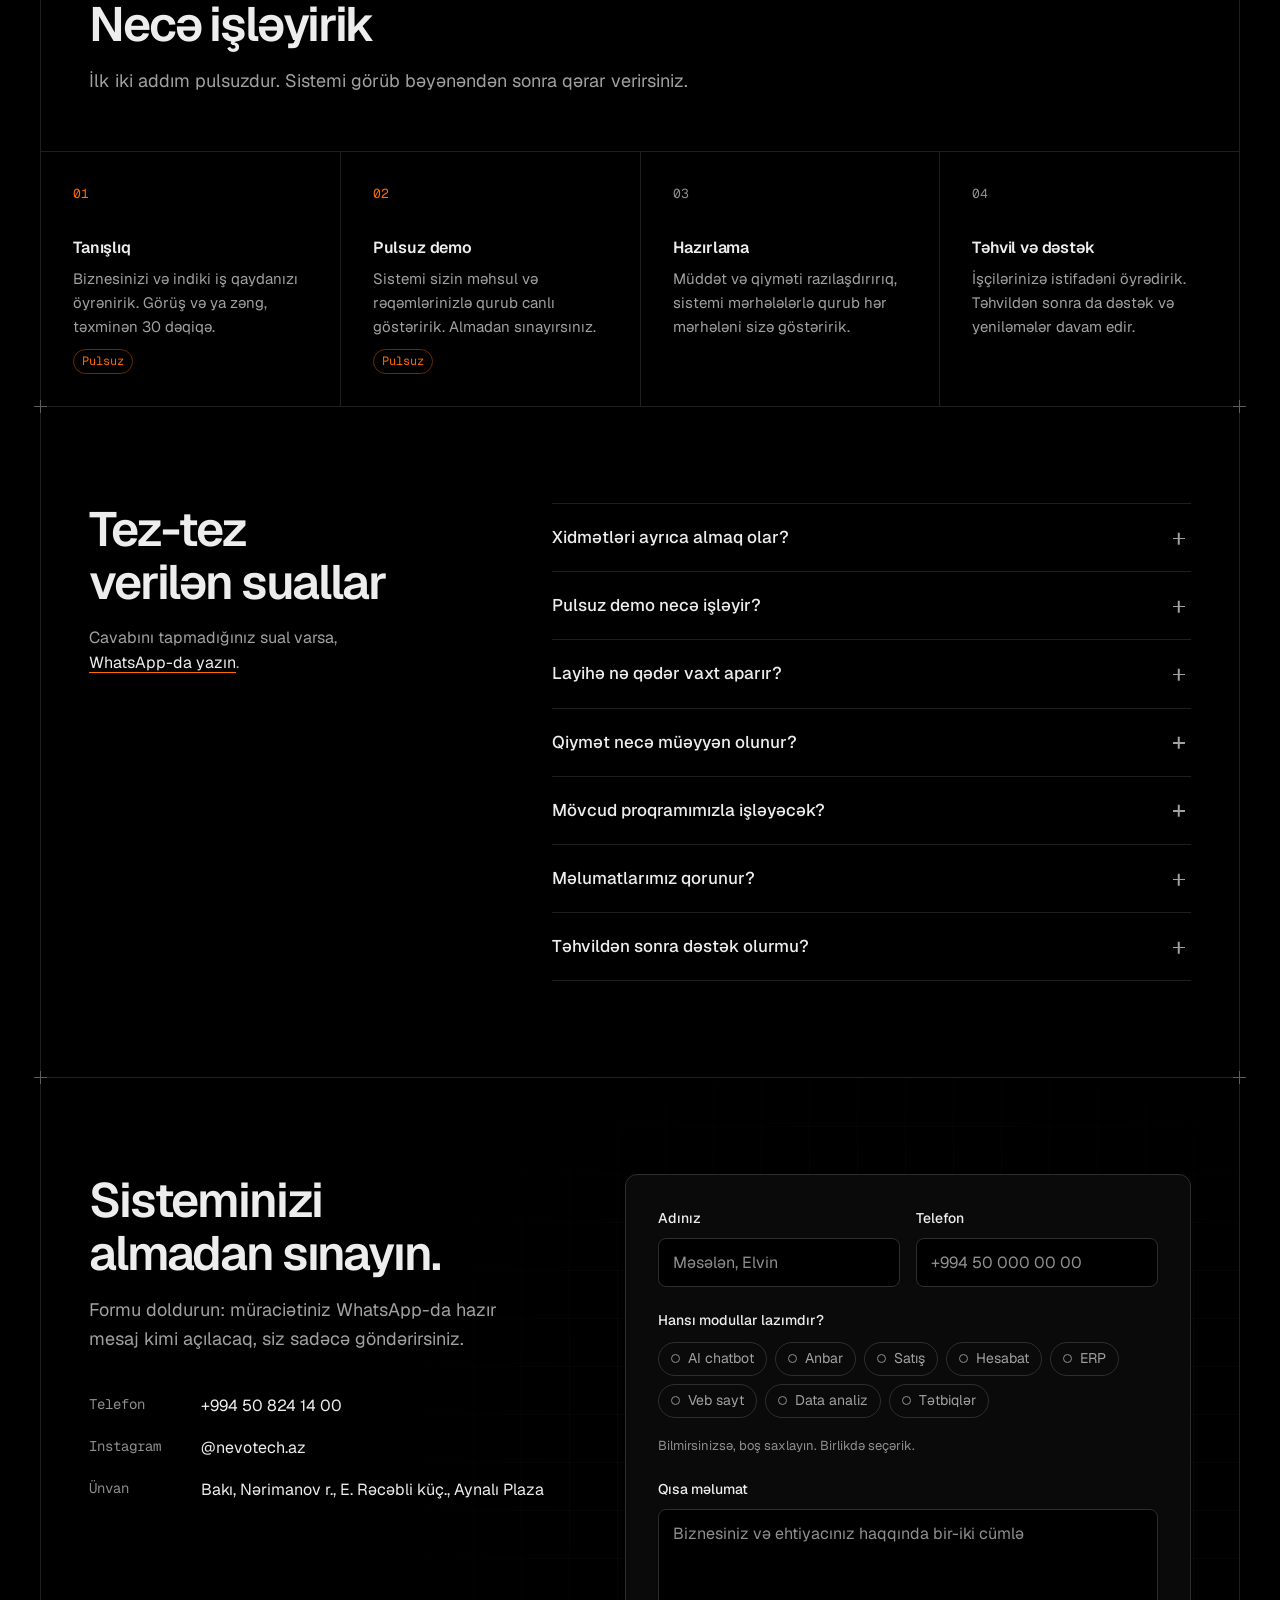
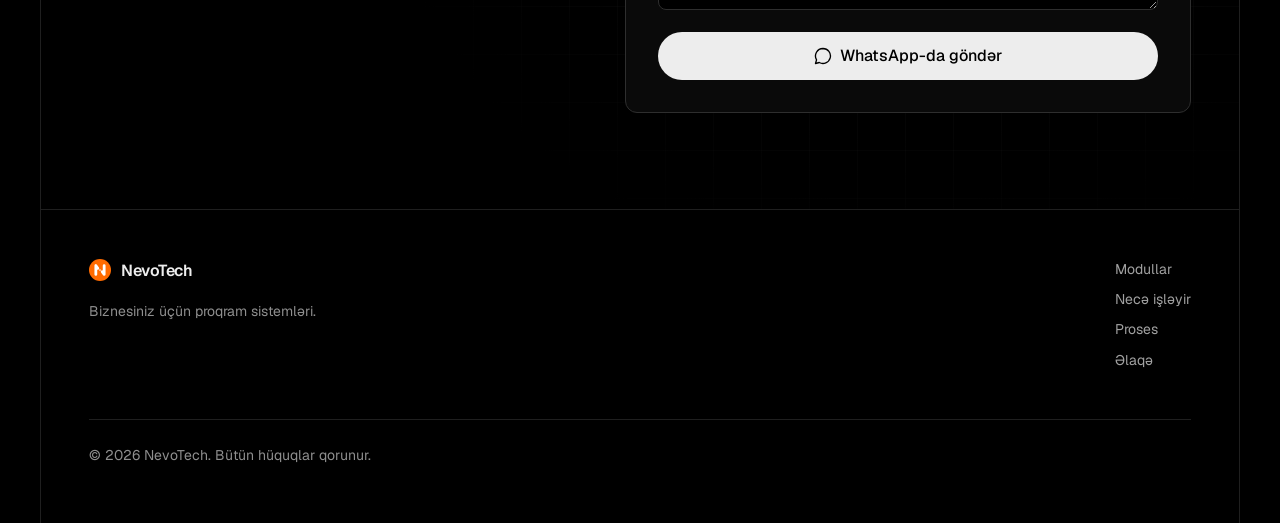
==== commit ecf99b9e: "Saytı Vercel üslubunda yenidən qur - Hero: N işarəsindən axan işıq toru animasiyası (canvas), mobild" ====
--- a/index.html
+++ b/index.html
@@ -3,326 +3,365 @@
 <head>
   <meta charset="UTF-8">
   <meta name="viewport" content="width=device-width, initial-scale=1.0">
-  <title>NevoTech — Biznes üçün rəqəmsal həllər</title>
-  <meta name="description" content="NevoTech sahibkarlar üçün veb saytlar, idarəetmə sistemləri, ERP, hesabat, analiz, anbar, satış və AI chatbot sistemləri yaradır.">
-  <link rel="preconnect" href="https://fonts.googleapis.com">
-  <link rel="preconnect" href="https://fonts.gstatic.com" crossorigin>
-  <link href="https://fonts.googleapis.com/css2?family=Poppins:wght@400;500;600;700;800&display=swap" rel="stylesheet">
+  <title>NevoTech — biznes üçün proqram sistemləri</title>
+  <meta name="description" content="NevoTech biznesiniz üçün veb sayt, ERP, anbar, satış, hesabat, data analiz, mobil tətbiq və AI chatbot sistemləri qurur.">
+  <meta name="theme-color" content="#000000">
+  <meta name="color-scheme" content="dark light">
+  <!-- Seçilmiş rejimi səhifə çəkilməzdən əvvəl tətbiq edir (gecə rejimi standartdır) -->
+  <script>try { if (localStorage.getItem("nevotech-theme") === "light") document.documentElement.dataset.theme = "light"; } catch (e) {}</script>
+  <link rel="preload" href="assets/fonts/geist-latin.woff2" as="font" type="font/woff2" crossorigin>
+  <link rel="preload" href="assets/fonts/geist-latin-ext.woff2" as="font" type="font/woff2" crossorigin>
   <link rel="icon" type="image/svg+xml" href="assets/favicon.svg">
-  <link rel="icon" type="image/png" href="assets/logo-mark.png">
   <link rel="apple-touch-icon" href="assets/logo-mark.png">
-  <meta property="og:image" content="assets/logo-full.webp">
+  <meta property="og:type" content="website">
+  <meta property="og:title" content="NevoTech — biznes üçün proqram sistemləri">
+  <meta property="og:description" content="Sayt, ERP, anbar, satış, hesabat və AI chatbot. Lazım olanı ayrıca alın, ya da hamısını bir sistemdə birləşdirin. Demo pulsuzdur.">
+  <meta property="og:url" content="https://valiyevvn.github.io/nevotech/">
+  <meta property="og:image" content="https://valiyevvn.github.io/nevotech/assets/logo-mark.png">
   <link rel="stylesheet" href="css/style.css">
 </head>
 <body>
+  <a class="skip" href="#main" data-i18n="a11y.skip">Məzmuna keç</a>
 
   <!-- ===== HEADER ===== -->
   <header class="header" id="header">
-    <div class="container header__inner">
-      <a href="#home" class="logo"><svg class="logo__mark" viewBox="0 0 2000 2000" aria-hidden="true"><circle cx="1000" cy="1000" r="1000"/><path d="M621.5 600V1400M621.5 600L801.5 850M1378.5 600V1400M1378.5 1400L1198.5 1150"/><circle class="dot" cx="1000" cy="1000" r="76.5"/></svg>NevoTech</a>
-
-      <nav class="nav" id="nav">
-        <a href="#home" data-i18n="nav.home">Ana səhifə</a>
-        <a href="#services" data-i18n="nav.services">Xidmətlər</a>
-        <a href="#about" data-i18n="nav.about">Haqqımızda</a>
-        <a href="#process" data-i18n="nav.process">İş prosesi</a>
-        <a href="#portfolio" data-i18n="nav.portfolio">Layihələr</a>
+    <div class="header__inner">
+      <a href="#home" class="logo" aria-label="NevoTech"><svg class="logo__mark" viewBox="0 0 2000 2000" aria-hidden="true"><circle cx="1000" cy="1000" r="1000"/><path d="M621.5 600V1400M621.5 600L801.5 850M1378.5 600V1400M1378.5 1400L1198.5 1150"/><circle class="dot" cx="1000" cy="1000" r="76.5"/></svg><span>NevoTech</span></a>
+
+      <nav class="nav" id="nav" aria-label="Əsas menyu" data-i18n-aria="a11y.nav">
+        <a href="#modules" data-i18n="nav.modules">Modullar</a>
+        <a href="#system" data-i18n="nav.system">Necə işləyir</a>
+        <a href="#process" data-i18n="nav.process">Proses</a>
         <a href="#faq" data-i18n="nav.faq">Suallar</a>
-        <a href="#contact" data-i18n="nav.contact">Əlaqə</a>
       </nav>
 
       <div class="header__actions">
-        <div class="lang" id="lang">
-          <button data-lang="az" class="active">AZ</button>
-          <button data-lang="en">EN</button>
-          <button data-lang="ru">RU</button>
-        </div>
-        <button class="burger" id="burger" aria-label="Menu"><span></span><span></span><span></span></button>
+        <div class="lang" id="lang" role="group" aria-label="Dil" data-i18n-aria="a11y.lang">
+          <button type="button" data-lang="az" lang="az" aria-pressed="true">AZ</button>
+          <button type="button" data-lang="en" lang="en" aria-pressed="false">EN</button>
+          <button type="button" data-lang="ru" lang="ru" aria-pressed="false">RU</button>
+        </div>
+        <button type="button" class="theme-toggle" id="themeToggle" aria-label="Gündüz rejiminə keç">
+          <svg class="icon icon--sun" viewBox="0 0 24 24" aria-hidden="true"><circle cx="12" cy="12" r="4"/><path d="M12 2v2M12 20v2M4.9 4.9l1.4 1.4M17.7 17.7l1.4 1.4M2 12h2M20 12h2M4.9 19.1l1.4-1.4M17.7 6.3l1.4-1.4"/></svg>
+          <svg class="icon icon--moon" viewBox="0 0 24 24" aria-hidden="true"><path d="M20.5 14.5A8.5 8.5 0 0 1 9.5 3.5a8.5 8.5 0 1 0 11 11z"/></svg>
+        </button>
+        <a href="#contact" class="btn btn--light btn--sm header__cta" data-i18n="nav.cta">Müraciət et</a>
+        <button type="button" class="burger" id="burger" aria-label="Menyunu aç" data-i18n-aria="a11y.menu" aria-expanded="false" aria-controls="nav"><span></span><span></span></button>
       </div>
     </div>
   </header>
 
-  <main>
+  <main id="main" class="frame">
     <!-- ===== HERO ===== -->
     <section class="hero" id="home">
-      <div class="hero__glow"></div>
-      <div class="container hero__inner">
-        <div class="hero__content">
-          <span class="badge" data-i18n="hero.badge">Xüsusi təklif</span>
-          <h1><span data-i18n="hero.title1">Biznesiniz üçün ağıllı sistemlər —</span> <em data-i18n="hero.title2">almadan pulsuz sınayın</em></h1>
-          <p data-i18n="hero.text">Veb saytlardan ERP sistemlərinə, anbar idarəetməsindən AI chatbotlara qədər — sahibkarlar üçün işi asanlaşdıran, vaxta və pula qənaət edən proqram həlləri yaradırıq.</p>
-          <div class="hero__buttons">
-            <a href="#contact" class="btn btn--primary"><span data-i18n="hero.cta1">Pulsuz demo üçün yazın</span> →</a>
-            <a href="#services" class="btn btn--ghost" data-i18n="hero.cta2">Xidmətlərə bax</a>
-          </div>
-          <ul class="pills">
-            <li data-i18n="pills.p1">Ödənişsiz</li>
-            <li data-i18n="pills.p2">Öhdəliksiz</li>
-            <li data-i18n="pills.p3">Rahat vaxtda</li>
-          </ul>
-        </div>
-
-        <div class="hero__visual">
-          <div class="report">
-            <div class="report__head">
-              <div>
-                <h3 data-i18n="hero.r.title">Biznes hesabatı</h3>
-                <small data-i18n="hero.r.month">Oktyabr ayı</small>
-              </div>
-              <span class="report__status" data-i18n="hero.r.auto">Avtomatik hazırlandı</span>
+      <div class="hero__copy">
+        <h1 data-i18n="hero.title">Biznesinizin bütün işi bir sistemdə.</h1>
+        <p class="hero__lead" data-i18n="hero.text">Sayt, ERP, anbar, satış, hesabat və AI chatbot. Biznesiniz üçün hər birini ayrıca, ya da hamısını bir sistem kimi qururuq.</p>
+        <div class="hero__buttons">
+          <a href="#contact" class="btn btn--light" data-i18n="hero.cta1">Pulsuz demo istə</a>
+          <a href="#modules" class="btn btn--dark" data-i18n="hero.cta2">Modullara bax</a>
+        </div>
+      </div>
+
+      <div class="beams" id="beams" aria-hidden="true">
+        <canvas class="beams__canvas" id="beamsCanvas"></canvas>
+        <div class="beacon" id="beacon">
+          <span class="beacon__ring"></span>
+          <svg class="logo__mark beacon__mark" viewBox="0 0 2000 2000"><circle cx="1000" cy="1000" r="1000"/><path d="M621.5 600V1400M621.5 600L801.5 850M1378.5 600V1400M1378.5 1400L1198.5 1150"/><circle class="dot" cx="1000" cy="1000" r="76.5"/></svg>
+        </div>
+      </div>
+    </section>
+
+    <!-- ===== MODULES (bento) ===== -->
+    <section class="section" id="modules">
+      <div class="section__head">
+        <h2 data-i18n="modules.title">Sisteminizi modul‑modul qurun.</h2>
+        <p data-i18n="modules.text">Hər modul ayrıca işləyir. Bir neçəsini seçsəniz, eyni bazada birləşir. Seçdikləriniz müraciət formuna öz-özünə düşür.</p>
+      </div>
+
+      <div class="bento">
+        <!-- AI chatbot -->
+        <article class="cell cell--wide" data-module="ai">
+          <div class="cell__text">
+            <h3 data-i18n="mod.ai">AI chatbot</h3>
+            <p data-i18n="cell.ai">WhatsApp, Instagram və saytda gecə-gündüz cavab verir, sifariş qəbul edir.</p>
+          </div>
+          <div class="viz chat" data-seq="1400" aria-hidden="true">
+            <span class="chat__time" data-i18n="chat.time">Gecə, 03:14</span>
+            <p class="chat__msg chat__msg--in" data-step data-i18n="chat.c1">Salam, 42 ölçü ağ krossovka var?</p>
+            <p class="chat__msg chat__msg--out" data-step data-i18n="chat.c2">Salam! Var, 2 cüt qalıb. Sifariş edək?</p>
+            <p class="chat__msg chat__msg--in" data-step data-i18n="chat.c3">Bəli, Nərimanova çatdırın.</p>
+            <p class="chat__msg chat__msg--out" data-step data-i18n="chat.c4">Sifariş #1042 qəbul olundu. Sabah çatdırılacaq.</p>
+          </div>
+          <button type="button" class="pick" aria-pressed="false"><span class="pick__on" data-i18n="pick.on">Sistemdədir</span><span class="pick__off" data-i18n="pick.off">Sistemə əlavə et</span></button>
+        </article>
+
+        <!-- Stock -->
+        <article class="cell" data-module="stock">
+          <div class="cell__text">
+            <h3 data-i18n="mod.stock">Anbar</h3>
+            <p data-i18n="cell.stock">Qalıq real vaxtda görünür. Mal bitəndə sistem özü xəbər verir.</p>
+          </div>
+          <div class="viz stock" id="stockViz" aria-hidden="true">
+            <div class="stock__row" data-qty="412"><span data-i18n="stock.i1">Un, 1 kq</span><i class="stock__bar"><b></b></i><span class="stock__qty">412</span></div>
+            <div class="stock__row" data-qty="238"><span data-i18n="stock.i2">Şəkər</span><i class="stock__bar"><b></b></i><span class="stock__qty">238</span></div>
+            <div class="stock__row" data-qty="96"><span data-i18n="stock.i3">Yağ, 5 l</span><i class="stock__bar"><b></b></i><span class="stock__qty">96</span></div>
+            <div class="stock__row" data-qty="34" data-watch><span data-i18n="stock.i4">Çay</span><i class="stock__bar"><b></b></i><span class="stock__qty">34</span></div>
+            <p class="stock__alert" data-i18n="stock.low">Çay az qalıb, sifariş verin</p>
+          </div>
+          <button type="button" class="pick" aria-pressed="false"><span class="pick__on" data-i18n="pick.on">Sistemdədir</span><span class="pick__off" data-i18n="pick.off">Sistemə əlavə et</span></button>
+        </article>
+
+        <!-- Sales -->
+        <article class="cell" data-module="sales">
+          <div class="cell__text">
+            <h3 data-i18n="mod.sales">Satış</h3>
+            <p data-i18n="cell.sales">Kassa, sifariş və müştəri bazası. Hər satış anbara və hesabata öz-özünə düşür.</p>
+          </div>
+          <div class="viz receipt" data-seq="900" aria-hidden="true">
+            <p class="receipt__head"><span data-i18n="receipt.title">Çek</span> #1042</p>
+            <p class="receipt__line" data-step><span data-i18n="receipt.i1">Krossovka, 42</span><span>79.00</span></p>
+            <p class="receipt__line" data-step><span data-i18n="receipt.i2">Corab</span><span>7.40</span></p>
+            <p class="receipt__line receipt__line--total" data-step><span data-i18n="receipt.total">Cəmi</span><span>86.40 AZN</span></p>
+            <p class="receipt__ok" data-step data-i18n="receipt.ok">Anbardan silindi, hesabata yazıldı</p>
+          </div>
+          <button type="button" class="pick" aria-pressed="false"><span class="pick__on" data-i18n="pick.on">Sistemdədir</span><span class="pick__off" data-i18n="pick.off">Sistemə əlavə et</span></button>
+        </article>
+
+        <!-- Reports -->
+        <article class="cell" data-module="reports">
+          <div class="cell__text">
+            <h3 data-i18n="mod.reports">Hesabat</h3>
+            <p data-i18n="cell.reports">Gündəlik, aylıq və illik hesabatlar avtomatik hazırlanır.</p>
+          </div>
+          <div class="viz report" aria-hidden="true">
+            <div class="report__top"><span data-i18n="report.label">Gəlir, oktyabr</span><b>+18%</b></div>
+            <svg class="report__chart" viewBox="0 0 240 90" preserveAspectRatio="none">
+              <path class="report__grid" d="M0 22.5H240M0 45H240M0 67.5H240"/>
+              <path class="report__area" d="M0 78 L30 70 L60 74 L90 56 L120 60 L150 40 L180 44 L210 22 L240 12 V90 H0Z"/>
+              <path class="report__line" pathLength="1" d="M0 78 L30 70 L60 74 L90 56 L120 60 L150 40 L180 44 L210 22 L240 12"/>
+            </svg>
+          </div>
+          <button type="button" class="pick" aria-pressed="false"><span class="pick__on" data-i18n="pick.on">Sistemdədir</span><span class="pick__off" data-i18n="pick.off">Sistemə əlavə et</span></button>
+        </article>
+
+        <!-- ERP -->
+        <article class="cell" data-module="erp">
+          <div class="cell__text">
+            <h3 data-i18n="mod.erp">ERP</h3>
+            <p data-i18n="cell.erp">Maliyyə, kadr, satış və anbar bir bazada. Hər şöbə eyni rəqəmləri görür.</p>
+          </div>
+          <div class="viz erp" aria-hidden="true">
+            <svg class="erp__links" viewBox="0 0 240 120" preserveAspectRatio="none">
+              <path d="M60 30 L120 60 M180 30 L120 60 M60 90 L120 60 M180 90 L120 60"/>
+              <path class="flow" d="M60 30 L120 60 M180 30 L120 60 M60 90 L120 60 M180 90 L120 60"/>
+            </svg>
+            <span class="erp__node" style="--x:25%;--y:25%" data-i18n="erp.n1">Maliyyə</span>
+            <span class="erp__node" style="--x:75%;--y:25%" data-i18n="erp.n2">Kadr</span>
+            <span class="erp__node" style="--x:25%;--y:75%" data-i18n="erp.n3">Satış</span>
+            <span class="erp__node" style="--x:75%;--y:75%" data-i18n="erp.n4">Anbar</span>
+            <span class="erp__core">DB</span>
+          </div>
+          <button type="button" class="pick" aria-pressed="false"><span class="pick__on" data-i18n="pick.on">Sistemdədir</span><span class="pick__off" data-i18n="pick.off">Sistemə əlavə et</span></button>
+        </article>
+
+        <!-- Website -->
+        <article class="cell" data-module="web">
+          <div class="cell__text">
+            <h3 data-i18n="mod.web">Veb sayt</h3>
+            <p data-i18n="cell.web">Tanıtım saytı və onlayn mağaza. Telefonda sürətli açılır, Google-da tapılır.</p>
+          </div>
+          <div class="viz browser" aria-hidden="true">
+            <div class="browser__bar"><i></i><i></i><i></i><span>sizinbiznes.az</span></div>
+            <div class="browser__body">
+              <div class="browser__lines"><b></b><b></b><b></b></div>
+              <div class="score"><svg viewBox="0 0 36 36"><circle cx="18" cy="18" r="15.9"/><circle class="score__arc" cx="18" cy="18" r="15.9" pathLength="100"/></svg><span>100</span></div>
             </div>
-            <div class="report__stats">
-              <div class="stat"><small data-i18n="hero.r.income">Gəlir</small><b>24 800</b><span>AZN +12%</span></div>
-              <div class="stat"><small data-i18n="hero.r.expense">Xərc</small><b>15 300</b><span>AZN −4%</span></div>
-              <div class="stat stat--accent"><small data-i18n="hero.r.profit">Mənfəət</small><b>9 500</b><span>AZN +22%</span></div>
-            </div>
-            <svg class="report__chart" viewBox="0 0 400 130" preserveAspectRatio="none" aria-hidden="true">
-              <path class="area" d="M0 110 L80 92 L160 102 L240 66 L320 52 L400 8 V130 H0Z"/>
-              <path class="line" d="M0 110 L80 92 L160 102 L240 66 L320 52 L400 8"/>
-            </svg>
-            <div class="report__months">
-              <span data-i18n="hero.m1">May</span><span data-i18n="hero.m2">İyun</span><span data-i18n="hero.m3">İyul</span>
-              <span data-i18n="hero.m4">Avq</span><span data-i18n="hero.m5">Sen</span><span data-i18n="hero.m6">Okt</span>
-            </div>
-          </div>
-          <div class="chat-bubble">
-            <div class="msg msg--in" data-i18n="hero.c1">Salam! Sifarişim haradadır?</div>
-            <div class="msg msg--out" data-i18n="hero.c2">🤖 Sifarişiniz yoldadır, sabah çatacaq.</div>
-          </div>
-        </div>
-      </div>
-    </section>
-
-    <!-- ===== SERVICES ===== -->
-    <section class="section" id="services">
-      <div class="container">
-        <div class="section__head">
-          <span class="eyebrow" data-i18n="services.eyebrow">Xidmətlər</span>
-          <h2 data-i18n="services.title">Biznesiniz üçün hər şey bir yerdə</h2>
-          <p data-i18n="services.text">Hər xidmət ayrıca sifariş oluna bilər və ya bir-biri ilə inteqrasiya olunmuş vahid sistem kimi qurula bilər.</p>
-        </div>
-
-        <div class="services">
-          <article class="card">
-            <div class="card__icon"><svg viewBox="0 0 24 24"><rect x="3" y="4" width="18" height="14" rx="2"/><path d="M3 9h18M8 21h8"/></svg></div>
-            <h3 data-i18n="services.s1.t">Veb saytlar</h3>
-            <p data-i18n="services.s1.d">Tanıtım, korporativ və onlayn mağaza — istənilən formada, mobil uyğun, sürətli saytlar.</p>
-          </article>
-          <article class="card">
-            <div class="card__icon"><svg viewBox="0 0 24 24"><circle cx="12" cy="12" r="3"/><path d="M12 2v3M12 19v3M2 12h3M19 12h3M4.9 4.9l2.1 2.1M17 17l2.1 2.1M4.9 19.1 7 17M17 7l2.1-2.1"/></svg></div>
-            <h3 data-i18n="services.s2.t">İdarəetmə sistemləri</h3>
-            <p data-i18n="services.s2.d">İşçilər, tapşırıqlar, müştərilər və proseslər üçün sizə özəl idarəetmə panelləri.</p>
-          </article>
-          <article class="card">
-            <div class="card__icon"><svg viewBox="0 0 24 24"><rect x="3" y="3" width="7" height="7" rx="1"/><rect x="14" y="3" width="7" height="7" rx="1"/><rect x="3" y="14" width="7" height="7" rx="1"/><rect x="14" y="14" width="7" height="7" rx="1"/></svg></div>
-            <h3 data-i18n="services.s3.t">ERP sistemləri</h3>
-            <p data-i18n="services.s3.d">Maliyyə, kadr, satış və anbarı vahid sistemdə birləşdirən tam ERP həlləri.</p>
-          </article>
-          <article class="card">
-            <div class="card__icon"><svg viewBox="0 0 24 24"><path d="M6 2h9l5 5v15H6z"/><path d="M14 2v6h6M9 13h8M9 17h8"/></svg></div>
-            <h3 data-i18n="services.s4.t">Hesabatlar</h3>
-            <p data-i18n="services.s4.d">Gündəlik, aylıq və illik hesabatlar avtomatik hazırlanır — Excel-də vaxt itirmədən.</p>
-          </article>
-          <article class="card">
-            <div class="card__icon"><svg viewBox="0 0 24 24"><path d="M3 3v18h18"/><path d="m7 15 4-4 3 3 6-7"/></svg></div>
-            <h3 data-i18n="services.s5.t">Analiz və dashboardlar</h3>
-            <p data-i18n="services.s5.d">Biznes göstəricilərinizi real vaxtda izləyin və rəqəmlərə əsaslanan qərarlar verin.</p>
-          </article>
-          <article class="card">
-            <div class="card__icon"><svg viewBox="0 0 24 24"><path d="M3 9 12 4l9 5v11H3z"/><path d="M8 20v-6h8v6"/></svg></div>
-            <h3 data-i18n="services.s6.t">Anbar idarəetməsi</h3>
-            <p data-i18n="services.s6.d">Mal qalıqları, giriş-çıxış, inventarizasiya və barkod sistemi bir yerdə.</p>
-          </article>
-          <article class="card">
-            <div class="card__icon"><svg viewBox="0 0 24 24"><circle cx="9" cy="20" r="1.5"/><circle cx="18" cy="20" r="1.5"/><path d="M2 3h3l2.5 12h12L22 7H6"/></svg></div>
-            <h3 data-i18n="services.s7.t">Satış sistemləri</h3>
-            <p data-i18n="services.s7.d">Kassa (POS), sifariş, müştəri bazası və satış planlaması üçün rahat sistemlər.</p>
-          </article>
-          <article class="card">
-            <div class="card__icon"><svg viewBox="0 0 24 24"><rect x="4" y="7" width="16" height="12" rx="3"/><path d="M12 3v4M9 12h.01M15 12h.01M9 16h6"/></svg></div>
-            <h3 data-i18n="services.s8.t">AI chatbot sistemləri</h3>
-            <p data-i18n="services.s8.d">WhatsApp, Instagram və saytda 7/24 müştərilərə cavab verən süni intellekt botları.</p>
-          </article>
-        </div>
-      </div>
-    </section>
-
-    <!-- ===== ABOUT ===== -->
-    <section class="section section--alt" id="about">
-      <div class="container about">
-        <div class="about__text">
-          <span class="eyebrow" data-i18n="about.eyebrow">Haqqımızda</span>
-          <h2 data-i18n="about.title">Texnologiyanı sahibkarın dilində danışdırırıq</h2>
-          <p data-i18n="about.text">NevoTech kiçik və orta biznes üçün proqram təminatı hazırlayan komandadır. Məqsədimiz sadədir: gündəlik işləri avtomatlaşdırmaq, səhvləri azaltmaq və sahibkara biznesini böyütməyə vaxt qazandırmaq.</p>
-          <ul class="checks">
-            <li data-i18n="about.p1">Biznesinizə uyğun fərdi həllər</li>
-            <li data-i18n="about.p2">Sadə və anlaşılan interfeys</li>
-            <li data-i18n="about.p3">Təhvildən sonra texniki dəstək</li>
-            <li data-i18n="about.p4">Sərfəli və şəffaf qiymətlər</li>
-          </ul>
-        </div>
-        <div class="why">
-          <div class="why__item">
-            <b>01</b>
-            <h4 data-i18n="why.w1.t">Fərdi yanaşma</h4>
-            <p data-i18n="why.w1.d">Hazır şablon yox — sizin iş prosesinizə uyğun sistem.</p>
-          </div>
-          <div class="why__item">
-            <b>02</b>
-            <h4 data-i18n="why.w2.t">Sürətli təhvil</h4>
-            <p data-i18n="why.w2.d">Razılaşdırılmış müddətdə, mərhələ-mərhələ nəticə.</p>
-          </div>
-          <div class="why__item">
-            <b>03</b>
-            <h4 data-i18n="why.w3.t">Təhlükəsizlik</h4>
-            <p data-i18n="why.w3.d">Məlumatlarınız qorunur, ehtiyat nüsxələr saxlanılır.</p>
-          </div>
-          <div class="why__item">
-            <b>04</b>
-            <h4 data-i18n="why.w4.t">Daimi dəstək</h4>
-            <p data-i18n="why.w4.d">Sualınız olduqda həmişə əlaqədəyik.</p>
-          </div>
+          </div>
+          <button type="button" class="pick" aria-pressed="false"><span class="pick__on" data-i18n="pick.on">Sistemdədir</span><span class="pick__off" data-i18n="pick.off">Sistemə əlavə et</span></button>
+        </article>
+
+        <!-- Data -->
+        <article class="cell" data-module="data">
+          <div class="cell__text">
+            <h3 data-i18n="mod.data">Data analiz</h3>
+            <p data-i18n="cell.data">Hansı filialın, hansı məhsulun qazandırdığını rəqəmlə görürsünüz.</p>
+          </div>
+          <div class="viz bars" aria-hidden="true">
+            <div class="bars__row"><span data-i18n="data.b1">Nərimanov</span><i style="--w:92%"></i></div>
+            <div class="bars__row"><span data-i18n="data.b2">Yasamal</span><i style="--w:64%"></i></div>
+            <div class="bars__row"><span data-i18n="data.b3">Xətai</span><i style="--w:41%"></i></div>
+          </div>
+          <button type="button" class="pick" aria-pressed="false"><span class="pick__on" data-i18n="pick.on">Sistemdədir</span><span class="pick__off" data-i18n="pick.off">Sistemə əlavə et</span></button>
+        </article>
+
+        <!-- Apps -->
+        <article class="cell" data-module="apps">
+          <div class="cell__text">
+            <h3 data-i18n="mod.apps">Tətbiqlər</h3>
+            <p data-i18n="cell.apps">Android və iOS: müştəriləriniz üçün sifariş, işçiləriniz üçün iş tətbiqi.</p>
+          </div>
+          <div class="viz phone" data-seq="1200" aria-hidden="true">
+            <p class="phone__title"><span data-i18n="app.order">Sifariş</span> #1042</p>
+            <p class="phone__step" data-step data-i18n="app.s1">Qəbul edildi</p>
+            <p class="phone__step" data-step data-i18n="app.s2">Hazırlanır</p>
+            <p class="phone__step" data-step data-i18n="app.s3">Yoldadır</p>
+          </div>
+          <button type="button" class="pick" aria-pressed="false"><span class="pick__on" data-i18n="pick.on">Sistemdədir</span><span class="pick__off" data-i18n="pick.off">Sistemə əlavə et</span></button>
+        </article>
+      </div>
+
+      <div class="picked">
+        <p id="pickedCount" aria-live="polite"></p>
+        <a href="#contact" class="btn btn--dark btn--sm" data-i18n="picked.cta">Bu sistem üçün müraciət et</a>
+      </div>
+    </section>
+
+    <!-- ===== SYSTEM ===== -->
+    <section class="section" id="system">
+      <div class="section__head">
+        <h2 data-i18n="system.title">Bir satış, dörd yerdə.</h2>
+        <p data-i18n="system.text">Modullar ayrı-ayrı proqramlar deyil, bir sistemdir. Kassada edilən satış anbardan silinir, hesabata düşür, axşam telefonunuza xülasə gəlir. Heç kim heç nəyi əl ilə köçürmür.</p>
+      </div>
+      <div class="flow-wrap" aria-hidden="true">
+        <div class="pipeline">
+          <svg class="pipeline__wires" viewBox="0 0 100 10" preserveAspectRatio="none">
+            <path d="M12.5 5H87.5"/>
+            <path class="flow" d="M12.5 5H87.5"/>
+          </svg>
+          <div class="pipeline__node"><i>01</i><span data-i18n="system.n1">Kassa</span></div>
+          <div class="pipeline__node"><i>02</i><span data-i18n="system.n2">Anbar</span></div>
+          <div class="pipeline__node"><i>03</i><span data-i18n="system.n3">Hesabat</span></div>
+          <div class="pipeline__node"><i>04</i><span data-i18n="system.n4">Sizin telefon</span></div>
+        </div>
+        <div class="log">
+          <div class="log__bar"><span data-i18n="system.log">Sistem jurnalı</span><i class="log__live" data-i18n="system.live">canlı</i></div>
+          <ol class="log__lines" id="logLines"></ol>
         </div>
       </div>
     </section>
 
     <!-- ===== PROCESS ===== -->
     <section class="section" id="process">
-      <div class="container">
-        <div class="section__head">
-          <span class="eyebrow" data-i18n="process.eyebrow">İş prosesi</span>
-          <h2 data-i18n="process.title">Necə işləyirik?</h2>
-        </div>
-        <div class="steps">
-          <div class="step"><span>1</span><h4 data-i18n="process.s1.t">Tanışlıq</h4><p data-i18n="process.s1.d">Biznesinizi və ehtiyaclarınızı dinləyirik.</p></div>
-          <div class="step"><span>2</span><h4 data-i18n="process.s2.t">Planlama</h4><p data-i18n="process.s2.d">Həll yolu, müddət və qiyməti razılaşdırırıq.</p></div>
-          <div class="step"><span>3</span><h4 data-i18n="process.s3.t">Hazırlama</h4><p data-i18n="process.s3.d">Sistemi qurur, hər mərhələdə sizə göstəririk.</p></div>
-          <div class="step"><span>4</span><h4 data-i18n="process.s4.t">Təhvil və dəstək</h4><p data-i18n="process.s4.d">İstifadəni öyrədir, sonra da yanınızda oluruq.</p></div>
-        </div>
-      </div>
-    </section>
-
-    <!-- ===== PORTFOLIO ===== -->
-    <section class="section section--alt" id="portfolio">
-      <div class="container">
-        <div class="section__head">
-          <span class="eyebrow" data-i18n="portfolio.eyebrow">Layihələr</span>
-          <h2 data-i18n="portfolio.title">Gördüyümüz işlərdən nümunələr</h2>
-        </div>
-        <!-- TODO: real layihələrin şəkil və adlarını bura əlavə edin -->
-        <div class="projects">
-          <div class="project"><div class="project__img p1"></div><span data-i18n="services.s1.t">Veb saytlar</span><h4 data-i18n="portfolio.p1">Korporativ sayt</h4></div>
-          <div class="project"><div class="project__img p2"></div><span data-i18n="services.s3.t">ERP sistemləri</span><h4 data-i18n="portfolio.p2">Ticarət şirkəti üçün ERP</h4></div>
-          <div class="project"><div class="project__img p3"></div><span data-i18n="services.s8.t">AI chatbot sistemləri</span><h4 data-i18n="portfolio.p3">WhatsApp satış botu</h4></div>
-        </div>
-      </div>
+      <div class="section__head">
+        <h2 data-i18n="process.title">Necə işləyirik</h2>
+        <p data-i18n="process.text">İlk iki addım pulsuzdur. Sistemi görüb bəyənəndən sonra qərar verirsiniz.</p>
+      </div>
+      <ol class="steps">
+        <li class="step step--free">
+          <span class="step__num">01</span>
+          <h3 data-i18n="process.s1.t">Tanışlıq</h3>
+          <p data-i18n="process.s1.d">Biznesinizi və indiki iş qaydanızı öyrənirik. Görüş və ya zəng, təxminən 30 dəqiqə.</p>
+          <span class="step__tag" data-i18n="process.free">Pulsuz</span>
+        </li>
+        <li class="step step--free">
+          <span class="step__num">02</span>
+          <h3 data-i18n="process.s2.t">Pulsuz demo</h3>
+          <p data-i18n="process.s2.d">Sistemi sizin məhsul və rəqəmlərinizlə qurub canlı göstəririk. Almadan sınayırsınız.</p>
+          <span class="step__tag" data-i18n="process.free">Pulsuz</span>
+        </li>
+        <li class="step">
+          <span class="step__num">03</span>
+          <h3 data-i18n="process.s3.t">Hazırlama</h3>
+          <p data-i18n="process.s3.d">Müddət və qiyməti razılaşdırırıq, sistemi mərhələlərlə qurub hər mərhələni sizə göstəririk.</p>
+        </li>
+        <li class="step">
+          <span class="step__num">04</span>
+          <h3 data-i18n="process.s4.t">Təhvil və dəstək</h3>
+          <p data-i18n="process.s4.d">İşçilərinizə istifadəni öyrədirik. Təhvildən sonra da dəstək və yeniləmələr davam edir.</p>
+        </li>
+      </ol>
     </section>
 
     <!-- ===== FAQ ===== -->
-    <section class="section" id="faq">
-      <div class="container container--narrow">
-        <div class="section__head">
-          <span class="eyebrow" data-i18n="faq.eyebrow">Suallar</span>
-          <h2 data-i18n="faq.title">Tez-tez verilən suallar</h2>
-        </div>
-        <div class="faq">
-          <details><summary data-i18n="faq.q1">Layihə nə qədər vaxt aparır?</summary><p data-i18n="faq.a1">Sadə tanıtım saytı 1–2 həftə, ERP və idarəetmə sistemləri isə həcmindən asılı olaraq 1–3 ay çəkir.</p></details>
-          <details><summary data-i18n="faq.q2">Qiymət necə müəyyən olunur?</summary><p data-i18n="faq.a2">Qiymət layihənin həcmindən və funksiyalardan asılıdır. İlk görüşdən sonra dəqiq təklif təqdim edirik.</p></details>
-          <details><summary data-i18n="faq.q3">Xidmətləri ayrıca sifariş etmək olar?</summary><p data-i18n="faq.a3">Bəli. Hər xidmət müstəqildir, amma istəsəniz hamısını vahid sistemdə birləşdirə bilərik.</p></details>
-          <details><summary data-i18n="faq.q4">Təhvildən sonra dəstək olurmu?</summary><p data-i18n="faq.a4">Bəli, təhvildən sonra texniki dəstək və lazım olduqda yeniləmələr təqdim edirik.</p></details>
-          <details><summary data-i18n="faq.q5">Mövcud sistemimizə qoşmaq olar?</summary><p data-i18n="faq.a5">Əksər hallarda bəli — mövcud proqramlarınızla inteqrasiya imkanlarını birlikdə araşdırırıq.</p></details>
-        </div>
-      </div>
-    </section>
-
-    <!-- ===== FREE DEMO CTA ===== -->
-    <section class="cta-band">
-      <div class="container cta-band__inner">
-        <div>
-          <h2 data-i18n="cta.title">Sistemi almadan pulsuz sınayın</h2>
-          <p data-i18n="cta.text">3 sadə addımda biznesinizə uyğun demo: bizə yazın, işinizi öyrənək, sistemi sizin nümunənizlə canlı göstərək.</p>
-        </div>
-        <a href="#contact" class="btn btn--white"><span data-i18n="hero.cta1">Pulsuz demo üçün yazın</span> →</a>
+    <section class="section faq" id="faq">
+      <div class="faq__intro">
+        <h2 data-i18n="faq.title">Tez-tez verilən suallar</h2>
+        <p><span data-i18n="faq.text">Cavabını tapmadığınız sual varsa,</span> <a href="#" class="js-wa-link" data-i18n="faq.link">WhatsApp-da yazın</a>.</p>
+      </div>
+      <div class="faq__list">
+        <details><summary data-i18n="faq.q1">Xidmətləri ayrıca almaq olar?</summary><p data-i18n="faq.a1">Bəli. Hər modul müstəqil işləyir. Sonradan yenisini əlavə etsəniz, mövcud sistemə qoşulur.</p></details>
+        <details><summary data-i18n="faq.q2">Pulsuz demo necə işləyir?</summary><p data-i18n="faq.a2">İşinizə uyğun nümunə sistem qurub canlı göstəririk. Ödəniş və öhdəlik yoxdur: bəyənməsəniz, heç nə borclu deyilsiniz.</p></details>
+        <details><summary data-i18n="faq.q3">Layihə nə qədər vaxt aparır?</summary><p data-i18n="faq.a3">Sadə tanıtım saytı 1–2 həftə, ERP və idarəetmə sistemləri isə həcmindən asılı olaraq 1–3 ay çəkir.</p></details>
+        <details><summary data-i18n="faq.q4">Qiymət necə müəyyən olunur?</summary><p data-i18n="faq.a4">Qiymət seçdiyiniz modullardan və funksiyaların həcmindən asılıdır. Tanışlıqdan sonra dəqiq təklif təqdim edirik.</p></details>
+        <details><summary data-i18n="faq.q5">Mövcud proqramımızla işləyəcək?</summary><p data-i18n="faq.a5">Əksər hallarda bəli. İstifadə etdiyiniz proqramlarla inteqrasiya imkanlarını birlikdə araşdırırıq.</p></details>
+        <details><summary data-i18n="faq.q6">Məlumatlarımız qorunur?</summary><p data-i18n="faq.a6">Bəli. Məlumatlar qorunan serverlərdə saxlanılır, ehtiyat nüsxələr çıxarılır. Hər işçinin nəyi görə biləcəyini siz təyin edirsiniz.</p></details>
+        <details><summary data-i18n="faq.q7">Təhvildən sonra dəstək olurmu?</summary><p data-i18n="faq.a7">Bəli. Təhvildən sonra texniki dəstək veririk, lazım olduqda sistemi yeniləyirik.</p></details>
       </div>
     </section>
 
     <!-- ===== CONTACT ===== -->
-    <section class="section section--alt" id="contact">
-      <div class="container contact">
-        <div class="contact__info">
-          <span class="eyebrow" data-i18n="contact.eyebrow">Əlaqə</span>
-          <h2 data-i18n="contact.title">Layihənizi müzakirə edək</h2>
-          <p data-i18n="contact.text">Formu doldurun — müraciətiniz birbaşa WhatsApp-a yönləndiriləcək və tezliklə sizə cavab verəcəyik.</p>
-          <ul class="contact__list">
-            <li><svg viewBox="0 0 24 24"><path d="M22 16.9v3a2 2 0 0 1-2.2 2 19.8 19.8 0 0 1-8.6-3.1 19.5 19.5 0 0 1-6-6A19.8 19.8 0 0 1 2.1 4.2 2 2 0 0 1 4.1 2h3a2 2 0 0 1 2 1.7c.1.9.4 1.8.7 2.7a2 2 0 0 1-.5 2.1L8 9.8a16 16 0 0 0 6 6l1.3-1.3a2 2 0 0 1 2.1-.4c.9.3 1.8.6 2.7.7a2 2 0 0 1 1.7 2z"/></svg><a href="#" class="js-phone">+994 50 824 14 00</a></li>
-            <li><svg viewBox="0 0 24 24"><rect x="2" y="2" width="20" height="20" rx="5"/><circle cx="12" cy="12" r="4"/><path d="M17.5 6.5h.01"/></svg><a href="https://instagram.com/nevotech.az" target="_blank" rel="noopener" class="js-instagram">@nevotech.az</a></li>
-            <li><svg viewBox="0 0 24 24"><path d="M12 22s7-6.2 7-12a7 7 0 0 0-14 0c0 5.8 7 12 7 12z"/><circle cx="12" cy="10" r="2.5"/></svg><a href="#" target="_blank" rel="noopener" class="js-map" data-i18n="contact.address">Bakı, Nərimanov r., E. Rəcəbli küç., Aynalı Plaza</a></li>
-          </ul>
-        </div>
-
-        <form class="form" id="contactForm" novalidate>
-          <label>
+    <section class="section contact" id="contact">
+      <div class="contact__info">
+        <h2 data-i18n="contact.title">Sisteminizi almadan sınayın.</h2>
+        <p data-i18n="contact.text">Formu doldurun: müraciətiniz WhatsApp-da hazır mesaj kimi açılacaq, siz sadəcə göndərirsiniz.</p>
+        <dl class="contact__list">
+          <div><dt data-i18n="contact.phone">Telefon</dt><dd><a href="#" class="js-phone">+994 50 824 14 00</a></dd></div>
+          <div><dt>Instagram</dt><dd><a href="https://instagram.com/nevotech.az" target="_blank" rel="noopener" class="js-instagram">@nevotech.az</a></dd></div>
+          <div><dt data-i18n="contact.addressLabel">Ünvan</dt><dd><a href="#" target="_blank" rel="noopener" class="js-map" data-i18n="contact.address">Bakı, Nərimanov r., E. Rəcəbli küç., Aynalı Plaza</a></dd></div>
+        </dl>
+      </div>
+
+      <form class="form" id="contactForm" novalidate>
+        <div class="form__row">
+          <label class="field">
             <span data-i18n="form.name">Adınız</span>
-            <input type="text" name="name" required data-i18n-ph="form.namePh" placeholder="Adınızı daxil edin">
+            <input type="text" name="name" autocomplete="name" required data-i18n-ph="form.namePh" placeholder="Məsələn, Elvin">
           </label>
-          <label>
+          <label class="field">
             <span data-i18n="form.phone">Telefon</span>
-            <input type="tel" name="phone" required placeholder="+994 __ ___ __ __">
+            <input type="tel" name="phone" autocomplete="tel" required placeholder="+994 50 000 00 00">
           </label>
-          <label>
-            <span data-i18n="form.service">Xidmət</span>
-            <select name="service">
-              <option value="services.s1.t" data-i18n="services.s1.t">Veb saytlar</option>
-              <option value="services.s2.t" data-i18n="services.s2.t">İdarəetmə sistemləri</option>
-              <option value="services.s3.t" data-i18n="services.s3.t">ERP sistemləri</option>
-              <option value="services.s4.t" data-i18n="services.s4.t">Hesabatlar</option>
-              <option value="services.s5.t" data-i18n="services.s5.t">Analiz və dashboardlar</option>
-              <option value="services.s6.t" data-i18n="services.s6.t">Anbar idarəetməsi</option>
-              <option value="services.s7.t" data-i18n="services.s7.t">Satış sistemləri</option>
-              <option value="services.s8.t" data-i18n="services.s8.t">AI chatbot sistemləri</option>
-              <option value="form.other" data-i18n="form.other">Digər</option>
-            </select>
-          </label>
-          <label>
-            <span data-i18n="form.message">Mesajınız</span>
-            <textarea name="message" rows="4" data-i18n-ph="form.messagePh" placeholder="Layihəniz haqqında qısa yazın"></textarea>
-          </label>
-          <p class="form__error" id="formError" data-i18n="form.error" hidden>Zəhmət olmasa adınızı və telefon nömrənizi yazın.</p>
-          <button type="submit" class="btn btn--wa">
-            <svg viewBox="0 0 24 24"><path d="M12 2a10 10 0 0 0-8.6 15.1L2 22l5-1.3A10 10 0 1 0 12 2z"/></svg>
-            <span data-i18n="form.submit">WhatsApp-a göndər</span>
-          </button>
-        </form>
-      </div>
+        </div>
+        <fieldset class="field">
+          <legend data-i18n="form.modules">Hansı modullar lazımdır?</legend>
+          <div class="chips">
+            <label class="chip"><input type="checkbox" name="modules" value="ai"><span data-i18n="mod.ai">AI chatbot</span></label>
+            <label class="chip"><input type="checkbox" name="modules" value="stock"><span data-i18n="mod.stock">Anbar</span></label>
+            <label class="chip"><input type="checkbox" name="modules" value="sales"><span data-i18n="mod.sales">Satış</span></label>
+            <label class="chip"><input type="checkbox" name="modules" value="reports"><span data-i18n="mod.reports">Hesabat</span></label>
+            <label class="chip"><input type="checkbox" name="modules" value="erp"><span data-i18n="mod.erp">ERP</span></label>
+            <label class="chip"><input type="checkbox" name="modules" value="web"><span data-i18n="mod.web">Veb sayt</span></label>
+            <label class="chip"><input type="checkbox" name="modules" value="data"><span data-i18n="mod.data">Data analiz</span></label>
+            <label class="chip"><input type="checkbox" name="modules" value="apps"><span data-i18n="mod.apps">Tətbiqlər</span></label>
+          </div>
+          <p class="field__hint" data-i18n="form.modulesHint">Bilmirsinizsə, boş saxlayın. Birlikdə seçərik.</p>
+        </fieldset>
+        <label class="field">
+          <span data-i18n="form.message">Qısa məlumat</span>
+          <textarea name="message" rows="3" data-i18n-ph="form.messagePh" placeholder="Biznesiniz və ehtiyacınız haqqında bir-iki cümlə"></textarea>
+        </label>
+        <p class="form__error" id="formError" role="alert" hidden data-i18n="form.error">Adınızı və telefon nömrənizi yazın.</p>
+        <button type="submit" class="btn btn--light btn--block">
+          <svg class="icon" viewBox="0 0 24 24" aria-hidden="true"><path d="M12 2a10 10 0 0 0-8.6 15.1L2 22l5-1.3A10 10 0 1 0 12 2z"/></svg>
+          <span data-i18n="form.submit">WhatsApp-da göndər</span>
+        </button>
+      </form>
     </section>
   </main>
 
   <!-- ===== FOOTER ===== -->
-  <footer class="footer">
-    <div class="container footer__inner">
-      <div>
-        <a href="#home" class="logo"><svg class="logo__mark" viewBox="0 0 2000 2000" aria-hidden="true"><circle cx="1000" cy="1000" r="1000"/><path d="M621.5 600V1400M621.5 600L801.5 850M1378.5 600V1400M1378.5 1400L1198.5 1150"/><circle class="dot" cx="1000" cy="1000" r="76.5"/></svg>NevoTech</a>
-        <p data-i18n="footer.text">Sahibkarlar üçün rəqəmsal həllər.</p>
-      </div>
-      <nav class="footer__nav">
-        <a href="#services" data-i18n="nav.services">Xidmətlər</a>
-        <a href="#about" data-i18n="nav.about">Haqqımızda</a>
-        <a href="#faq" data-i18n="nav.faq">Suallar</a>
-        <a href="#contact" data-i18n="nav.contact">Əlaqə</a>
-      </nav>
+  <footer class="footer frame">
+    <div class="footer__brand">
+      <a href="#home" class="logo" aria-label="NevoTech"><svg class="logo__mark" viewBox="0 0 2000 2000" aria-hidden="true"><circle cx="1000" cy="1000" r="1000"/><path d="M621.5 600V1400M621.5 600L801.5 850M1378.5 600V1400M1378.5 1400L1198.5 1150"/><circle class="dot" cx="1000" cy="1000" r="76.5"/></svg><span>NevoTech</span></a>
+      <p data-i18n="footer.text">Biznesiniz üçün proqram sistemləri.</p>
     </div>
-    <div class="container footer__bottom">
-      © <span id="year"></span> NevoTech. <span data-i18n="footer.rights">Bütün hüquqlar qorunur.</span>
-    </div>
+    <nav class="footer__nav" aria-label="Footer">
+      <a href="#modules" data-i18n="nav.modules">Modullar</a>
+      <a href="#system" data-i18n="nav.system">Necə işləyir</a>
+      <a href="#process" data-i18n="nav.process">Proses</a>
+      <a href="#contact" data-i18n="nav.contact">Əlaqə</a>
+    </nav>
+    <p class="footer__copy">© <span id="year"></span> NevoTech. <span data-i18n="footer.rights">Bütün hüquqlar qorunur.</span></p>
   </footer>
 
   <!-- Floating WhatsApp -->
   <a href="#" class="wa-float js-wa-link" target="_blank" rel="noopener" aria-label="WhatsApp">
-    <svg viewBox="0 0 24 24"><path d="M12 2a10 10 0 0 0-8.6 15.1L2 22l5-1.3A10 10 0 1 0 12 2z"/><path d="M8.5 8.5c.5 2.5 2.5 5 5.5 6l1.3-1.3 2 1-.6 1.8c-4 .3-8.7-4.3-8.4-8.4l1.8-.6 1 2z"/></svg>
+    <svg class="icon" viewBox="0 0 24 24" aria-hidden="true"><path d="M12 2a10 10 0 0 0-8.6 15.1L2 22l5-1.3A10 10 0 1 0 12 2z"/><path d="M8.5 8.5c.5 2.5 2.5 5 5.5 6l1.3-1.3 2 1-.6 1.8c-4 .3-8.7-4.3-8.4-8.4l1.8-.6 1 2z"/></svg>
   </a>
 
-  <script src="js/config.js"></script>
-  <script src="js/i18n.js"></script>
-  <script src="js/main.js"></script>
+  <script src="js/config.js" defer></script>
+  <script src="js/i18n.js" defer></script>
+  <script src="js/main.js" defer></script>
 </body>
 </html>
--- a/css/style.css
+++ b/css/style.css
@@ -1,311 +1,606 @@
+/* Geist və Geist Mono — saytın öz serverindən yüklənir */
+@font-face {
+  font-family: "Geist";
+  font-style: normal;
+  font-weight: 100 900;
+  font-display: swap;
+  src: url("../assets/fonts/geist-cyrillic.woff2") format("woff2");
+  unicode-range: U+0301, U+0400-045F, U+0490-0491, U+04B0-04B1, U+2116;
+}
+@font-face {
+  font-family: "Geist";
+  font-style: normal;
+  font-weight: 100 900;
+  font-display: swap;
+  src: url("../assets/fonts/geist-latin-ext.woff2") format("woff2");
+  unicode-range: U+0100-02BA, U+02BD-02C5, U+02C7-02CC, U+02CE-02D7, U+02DD-02FF, U+0304, U+0308, U+0329, U+1D00-1DBF, U+1E00-1E9F, U+1EF2-1EFF, U+2020, U+20A0-20AB, U+20AD-20C4, U+2113, U+2C60-2C7F, U+A720-A7FF;
+}
+@font-face {
+  font-family: "Geist";
+  font-style: normal;
+  font-weight: 100 900;
+  font-display: swap;
+  src: url("../assets/fonts/geist-latin.woff2") format("woff2");
+  unicode-range: U+0000-00FF, U+0131, U+0152-0153, U+02BB-02BC, U+02C6, U+02DA, U+02DC, U+0304, U+0308, U+0329, U+2000-206F, U+20AC, U+2122, U+2191, U+2193, U+2212, U+2215, U+FEFF, U+FFFD;
+}
+@font-face {
+  font-family: "Geist Mono";
+  font-style: normal;
+  font-weight: 100 900;
+  font-display: swap;
+  src: url("../assets/fonts/geist-mono-cyrillic.woff2") format("woff2");
+  unicode-range: U+0301, U+0400-045F, U+0490-0491, U+04B0-04B1, U+2116;
+}
+@font-face {
+  font-family: "Geist Mono";
+  font-style: normal;
+  font-weight: 100 900;
+  font-display: swap;
+  src: url("../assets/fonts/geist-mono-latin-ext.woff2") format("woff2");
+  unicode-range: U+0100-02BA, U+02BD-02C5, U+02C7-02CC, U+02CE-02D7, U+02DD-02FF, U+0304, U+0308, U+0329, U+1D00-1DBF, U+1E00-1E9F, U+1EF2-1EFF, U+2020, U+20A0-20AB, U+20AD-20C4, U+2113, U+2C60-2C7F, U+A720-A7FF;
+}
+@font-face {
+  font-family: "Geist Mono";
+  font-style: normal;
+  font-weight: 100 900;
+  font-display: swap;
+  src: url("../assets/fonts/geist-mono-latin.woff2") format("woff2");
+  unicode-range: U+0000-00FF, U+0131, U+0152-0153, U+02BB-02BC, U+02C6, U+02DA, U+02DC, U+0304, U+0308, U+0329, U+2000-206F, U+20AC, U+2122, U+2191, U+2193, U+2212, U+2215, U+FEFF, U+FFFD;
+}
+
 /* =========================================================
-   RƏNGLƏR — NevoTech Instagram dizaynına uyğun
-   Rəngləri dəyişmək üçün yalnız bu dəyərləri redaktə edin.
+   RƏNGLƏR — rəngləri dəyişmək üçün yalnız bu dəyərləri redaktə edin.
+   Narıncı yalnız işıq, "seçilib" və "aktivdir" mənasında işlənir.
    ========================================================= */
 :root {
-  --primary: #ff6a00;        /* NevoTech narıncı */
-  --primary-dark: #e85a00;
-  --primary-light: #ff9a3d;
-  --primary-soft: #ffe8d6;   /* açıq şaftalı */
-  --bg: #fffaf6;             /* krem fon */
-  --bg-alt: #fff2e8;         /* alternativ bölmə fonu */
-  --surface: #ffffff;        /* kartlar */
-  --border: rgba(30, 20, 10, 0.07);
-  --text: #16161d;
-  --muted: #6b6b76;
-  --success: #1f9d55;
+  --bg: #000;
+  --surface: #0a0a0a;
+  --surface-2: #111;
+  --line: #1f1f1f;
+  --line-2: #2e2e2e;
+  --plus: #5c5c5c;
+  --fg: #ededed;
+  --muted: #a1a1a1;
+  --dim: #8f8f8f;
+  --orange: #ff6b00;
+  --amber: #ffb224;
+  --rose: #ff4d6d;
+  --ok: #45d483;
   --wa: #25d366;
 
-  --gradient: linear-gradient(135deg, var(--primary-light), var(--primary) 55%, var(--primary-dark));
-  --radius: 22px;
-  --shadow: 0 18px 45px rgba(255, 106, 0, 0.10), 0 4px 14px rgba(30, 20, 10, 0.05);
-  --shadow-strong: 0 24px 60px rgba(255, 106, 0, 0.22);
-  --header-h: 76px;
-}
+  /* Text-safe versions of the accents, plus a few surface details */
+  --orange-text: #ff6b00;
+  --amber-text: #ffb224;
+  --ok-text: #45d483;
+  --out-text: #ffdcc4;
+  --error: #ff8a8a;
+  --fg-strong: #fff;
+  --line-hover: #454545;
+  --header-bg: rgba(0, 0, 0, .8);
+  --grid-line: rgba(255, 255, 255, .055);
+
+  --sans: "Geist", system-ui, -apple-system, "Segoe UI", sans-serif;
+  --mono: "Geist Mono", ui-monospace, "SFMono-Regular", Consolas, monospace;
+  --header-h: 64px;
+  --pad: 48px;
+}
+
+/* Gündüz rejimi: eyni dizayn, açıq rənglərlə */
+:root[data-theme="light"] {
+  color-scheme: light;
+  --bg: #fff;
+  --surface: #fafafa;
+  --surface-2: #f2f2f2;
+  --line: #eaeaea;
+  --line-2: #d9d9d9;
+  --plus: #a3a3a3;
+  --fg: #171717;
+  --muted: #5c5c5c;
+  --dim: #6b6b6b;
+  --orange-text: #c2410c;
+  --amber-text: #a16207;
+  --ok-text: #15803d;
+  --out-text: #7c2d12;
+  --error: #c62828;
+  --fg-strong: #000;
+  --line-hover: #b3b3b3;
+  --header-bg: rgba(255, 255, 255, .8);
+  --grid-line: rgba(0, 0, 0, .06);
+}
+:root { color-scheme: dark; }
 
 * { box-sizing: border-box; margin: 0; padding: 0; }
 html { scroll-behavior: smooth; scroll-padding-top: var(--header-h); }
 body {
-  font-family: "Poppins", system-ui, sans-serif;
+  font-family: var(--sans);
+  font-size: 16px;
+  line-height: 1.6;
   background: var(--bg);
-  color: var(--text);
-  line-height: 1.6;
+  color: var(--fg);
   -webkit-font-smoothing: antialiased;
 }
-a { color: inherit; text-decoration: none; }
-img { max-width: 100%; display: block; }
-svg { width: 24px; height: 24px; fill: none; stroke: currentColor; stroke-width: 1.8; stroke-linecap: round; stroke-linejoin: round; }
-
-.container { width: min(1180px, 100% - 32px); margin-inline: auto; }
-.container--narrow { width: min(800px, 100% - 32px); }
+a { color: inherit; }
+button, input, textarea { font: inherit; color: inherit; }
+h1, h2, h3 { font-weight: 600; line-height: 1.1; text-wrap: balance; }
+h2 { font-size: clamp(2rem, 2.6vw + 1rem, 3rem); letter-spacing: -0.045em; }
+h3 { font-size: 16px; letter-spacing: -0.01em; }
+p { text-wrap: pretty; }
+.icon { width: 18px; height: 18px; fill: none; stroke: currentColor; stroke-width: 1.8; stroke-linecap: round; stroke-linejoin: round; flex-shrink: 0; }
+
+:focus-visible { outline: 2px solid var(--orange); outline-offset: 3px; border-radius: 6px; }
+
+.skip {
+  position: absolute; left: 16px; top: -60px; z-index: 200;
+  background: var(--fg); color: var(--bg); padding: 10px 16px; border-radius: 999px;
+  font-weight: 600; text-decoration: none;
+}
+.skip:focus { top: 12px; }
+
+/* ---------- Frame: the vertical guide lines ---------- */
+.frame {
+  width: min(1200px, 100% - 32px); margin-inline: auto;
+  border-inline: 1px solid var(--line);
+}
 
 /* ---------- Buttons ---------- */
 .btn {
-  display: inline-flex; align-items: center; justify-content: center; gap: 10px;
-  padding: 15px 28px; border-radius: 999px; font-weight: 700; font-size: 15px;
-  border: 2px solid transparent; cursor: pointer; font-family: inherit;
-  transition: transform .2s, box-shadow .2s, background .2s, border-color .2s;
-}
-.btn:hover { transform: translateY(-2px); }
-.btn--primary { background: var(--primary); color: #fff; box-shadow: 0 12px 28px rgba(255, 106, 0, .35); }
-.btn--primary:hover { background: var(--primary-dark); }
-.btn--ghost { border-color: var(--primary); color: var(--primary); background: transparent; }
-.btn--ghost:hover { background: var(--primary-soft); }
-.btn--white { background: #fff; color: var(--primary); box-shadow: 0 12px 28px rgba(0, 0, 0, .12); white-space: nowrap; }
-.btn--wa { background: var(--wa); color: #fff; width: 100%; }
-.btn--wa svg { width: 20px; height: 20px; }
+  display: inline-flex; align-items: center; justify-content: center; gap: 8px;
+  height: 48px; padding: 0 24px; border-radius: 999px;
+  font-size: 16px; font-weight: 500; text-decoration: none; white-space: nowrap;
+  border: 1px solid transparent; cursor: pointer;
+  transition: background-color .15s, border-color .15s;
+}
+.btn--light { background: var(--fg); color: var(--bg); }
+.btn--light:hover { background: var(--fg-strong); }
+.btn--dark { background: var(--bg); color: var(--fg); border-color: var(--line-2); }
+.btn--dark:hover { background: var(--surface-2); border-color: var(--line-hover); }
+.btn--sm { height: 36px; padding: 0 16px; font-size: 14px; }
+.btn--block { width: 100%; }
 
 /* ---------- Logo ---------- */
-.logo { display: inline-flex; align-items: center; gap: 10px; font-size: 23px; font-weight: 800; letter-spacing: -.4px; }
-.logo__mark { width: 40px; height: 40px; flex-shrink: 0; }
-.logo__mark circle { fill: var(--primary); stroke: none; }
-.logo__mark path { stroke: #fff; stroke-width: 253; fill: none; }
+.logo { display: inline-flex; align-items: center; gap: 10px; font-size: 18px; font-weight: 600; letter-spacing: -0.03em; text-decoration: none; }
+.logo__mark { width: 26px; height: 26px; flex-shrink: 0; }
+.logo__mark circle { fill: var(--orange); }
+.logo__mark path { stroke: #fff; stroke-width: 253; stroke-linecap: round; fill: none; }
 .logo__mark .dot { fill: #fff; }
 
 /* ---------- Header ---------- */
 .header {
-  position: fixed; inset: 0 0 auto; z-index: 100; height: var(--header-h);
-  transition: background .3s, border-color .3s, box-shadow .3s;
-  border-bottom: 1px solid transparent;
-}
-.header.scrolled { background: rgba(255, 250, 246, .88); backdrop-filter: blur(14px); border-color: var(--border); }
-.header__inner { height: 100%; display: flex; align-items: center; justify-content: space-between; gap: 24px; }
-
-.nav { display: flex; gap: 26px; }
-.nav a { font-size: 14px; font-weight: 500; color: var(--muted); transition: color .2s; }
-.nav a:hover, .nav a.active { color: var(--primary); }
-
+  position: sticky; top: 0; z-index: 100; height: var(--header-h);
+  background: var(--header-bg);
+  backdrop-filter: saturate(1.6) blur(12px); -webkit-backdrop-filter: saturate(1.6) blur(12px);
+  border-bottom: 1px solid var(--line);
+}
+.header__inner {
+  width: min(1200px, 100% - 32px); height: 100%; margin-inline: auto; padding-inline: 24px;
+  display: flex; align-items: center; gap: 40px;
+}
+.nav { display: flex; gap: 4px; margin-right: auto; }
+.nav a { font-size: 14px; color: var(--muted); text-decoration: none; padding: 6px 12px; border-radius: 999px; transition: color .15s, background-color .15s; }
+.nav a:hover { color: var(--fg); background: var(--surface-2); }
+.nav a.active { color: var(--fg); }
 .header__actions { display: flex; align-items: center; gap: 12px; }
-.lang { display: flex; background: #fff; border: 1px solid var(--border); border-radius: 999px; padding: 3px; box-shadow: 0 2px 8px rgba(0,0,0,.04); }
+.lang { display: flex; gap: 2px; }
 .lang button {
-  background: none; border: 0; color: var(--muted); font: 600 12px "Poppins", sans-serif;
-  padding: 6px 11px; border-radius: 999px; cursor: pointer;
-}
-.lang button.active { background: var(--primary); color: #fff; }
-
-.burger { display: none; background: none; border: 0; cursor: pointer; width: 32px; height: 32px; flex-direction: column; justify-content: center; gap: 5px; }
-.burger span { display: block; height: 2px; background: var(--text); border-radius: 2px; transition: .3s; }
-.burger.open span:nth-child(1) { transform: translateY(7px) rotate(45deg); }
-.burger.open span:nth-child(2) { opacity: 0; }
-.burger.open span:nth-child(3) { transform: translateY(-7px) rotate(-45deg); }
+  background: none; border: 0; cursor: pointer; border-radius: 6px;
+  padding: 5px 7px; font-family: var(--mono); font-size: 12px; color: var(--dim);
+}
+.lang button:hover { color: var(--fg); }
+.lang button[aria-pressed="true"] { color: var(--fg); background: var(--surface-2); }
+
+.theme-toggle {
+  width: 32px; height: 32px; display: grid; place-items: center; cursor: pointer;
+  background: none; border: 1px solid var(--line-2); border-radius: 999px; color: var(--muted);
+  transition: color .15s, border-color .15s;
+}
+.theme-toggle:hover { color: var(--fg); border-color: var(--line-hover); }
+.theme-toggle .icon { width: 16px; height: 16px; }
+.theme-toggle .icon--moon { display: none; }
+:root[data-theme="light"] .theme-toggle .icon--sun { display: none; }
+:root[data-theme="light"] .theme-toggle .icon--moon { display: block; }
+
+.burger { display: none; width: 40px; height: 40px; background: none; border: 1px solid var(--line-2); border-radius: 999px; cursor: pointer; position: relative; }
+.burger span { position: absolute; left: 12px; right: 12px; height: 1.5px; background: var(--fg); transition: transform .2s; }
+.burger span:first-child { top: 16px; }
+.burger span:last-child { top: 22px; }
+.burger[aria-expanded="true"] span:first-child { transform: translateY(3px) rotate(45deg); }
+.burger[aria-expanded="true"] span:last-child { transform: translateY(-3px) rotate(-45deg); }
+
+/* ---------- Sections and their "+" corner marks ---------- */
+.section { position: relative; padding: 96px var(--pad); border-top: 1px solid var(--line); }
+.section::before,
+.section::after {
+  content: ""; position: absolute; top: -7px; width: 13px; height: 13px; z-index: 2;
+  background:
+    linear-gradient(var(--plus), var(--plus)) center / 1px 100% no-repeat,
+    linear-gradient(var(--plus), var(--plus)) center / 100% 1px no-repeat;
+}
+.section::before { left: -7px; }
+.section::after { right: -7px; }
+.section__head { max-width: 640px; margin-bottom: 56px; }
+.section__head p { margin-top: 16px; font-size: 18px; color: var(--muted); }
 
 /* ---------- Hero ---------- */
-.hero {
-  position: relative; min-height: 100vh; display: flex; align-items: center;
-  padding: calc(var(--header-h) + 40px) 0 80px; overflow: hidden;
-  background: radial-gradient(ellipse at 90% 0%, #ffd9b8 0%, transparent 55%), var(--bg);
-}
-.hero__glow {
-  position: absolute; width: 600px; height: 600px; right: -150px; bottom: -250px;
-  background: radial-gradient(circle, rgba(255, 106, 0, .18), transparent 65%);
-  filter: blur(30px); pointer-events: none;
-}
-.hero__inner { position: relative; display: grid; grid-template-columns: 1.05fr .95fr; gap: 60px; align-items: center; }
-.badge {
-  display: inline-block; padding: 9px 22px; border-radius: 999px; font-size: 13px; font-weight: 700;
-  letter-spacing: 1px; text-transform: uppercase;
-  background: var(--primary-soft); color: var(--primary); margin-bottom: 22px;
-}
-.hero h1 { font-size: clamp(34px, 5vw, 58px); line-height: 1.1; letter-spacing: -1.5px; font-weight: 800; margin-bottom: 22px; }
-.hero h1 em { font-style: normal; color: var(--primary); display: block; }
-.hero p { font-size: 17px; color: var(--muted); max-width: 560px; margin-bottom: 32px; }
-.hero__buttons { display: flex; gap: 14px; flex-wrap: wrap; margin-bottom: 26px; }
-
-.pills { list-style: none; display: flex; flex-wrap: wrap; gap: 10px; }
-.pills li {
-  display: inline-flex; align-items: center; gap: 8px; padding: 7px 16px 7px 8px;
-  border: 2px solid var(--primary); border-radius: 999px; font-weight: 600; font-size: 14px; background: #fff;
-}
-.pills li::before {
-  content: "✓"; width: 20px; height: 20px; border-radius: 50%; background: var(--primary); color: #fff;
-  font-size: 11px; font-weight: 800; display: grid; place-items: center;
-}
-
-/* hero report card */
-.hero__visual { position: relative; }
-.report {
-  background: var(--surface); border-radius: 28px; padding: 28px; box-shadow: var(--shadow-strong);
-  animation: float 6s ease-in-out infinite;
-}
-@keyframes float { 50% { transform: translateY(-10px); } }
-.report__head { display: flex; justify-content: space-between; align-items: flex-start; gap: 12px; margin-bottom: 20px; }
-.report__head h3 { font-size: 20px; font-weight: 800; line-height: 1.2; }
-.report__head small { color: var(--muted); font-size: 13px; }
-.report__status {
-  display: inline-flex; align-items: center; gap: 7px; padding: 6px 13px; border-radius: 999px;
-  background: #e3f6ea; color: var(--success); font-size: 12px; font-weight: 700; white-space: nowrap;
-}
-.report__status::before { content: ""; width: 8px; height: 8px; border-radius: 50%; background: var(--success); }
-.report__stats { display: grid; grid-template-columns: repeat(3, 1fr); gap: 10px; margin-bottom: 18px; }
-.stat { background: #f6f3f0; border-radius: 16px; padding: 14px; }
-.stat small { display: block; color: var(--muted); font-size: 12px; }
-.stat b { display: block; font-size: clamp(18px, 2vw, 24px); font-weight: 800; line-height: 1.3; }
-.stat span { font-size: 11px; color: var(--muted); font-weight: 500; }
-.stat--accent { background: var(--primary); color: #fff; }
-.stat--accent small, .stat--accent span { color: rgba(255,255,255,.85); }
-.report__chart { width: 100%; height: 120px; display: block; }
-.report__chart .area { fill: rgba(255, 106, 0, .16); stroke: none; }
-.report__chart .line { stroke: var(--primary); stroke-width: 3; fill: none; vector-effect: non-scaling-stroke; }
-.report__months { display: flex; justify-content: space-between; color: var(--muted); font-size: 12px; margin-top: 8px; }
-
-.chat-bubble {
-  position: absolute; left: -36px; bottom: -96px; width: 250px; background: #fff; border-radius: 20px; padding: 14px;
-  box-shadow: var(--shadow); display: flex; flex-direction: column; gap: 8px;
-}
-.msg { font-size: 12.5px; padding: 8px 12px; border-radius: 14px; max-width: 90%; }
-.msg--in { background: #f3f0ec; align-self: flex-start; }
-.msg--out { background: var(--primary); color: #fff; align-self: flex-end; }
-
-/* ---------- Sections ---------- */
-.section { padding: 110px 0; }
-.section--alt { background: var(--bg-alt); }
-.section__head { text-align: center; max-width: 680px; margin: 0 auto 56px; }
-.eyebrow {
-  display: inline-block; font-size: 12px; font-weight: 700; letter-spacing: 1.5px; text-transform: uppercase;
-  color: var(--primary); background: var(--primary-soft); padding: 7px 18px; border-radius: 999px; margin-bottom: 16px;
-}
-h2 { font-size: clamp(28px, 4vw, 42px); line-height: 1.15; letter-spacing: -1px; font-weight: 800; margin-bottom: 14px; }
-.section__head p { color: var(--muted); font-size: 16px; }
-
-/* Services */
-.services { display: grid; grid-template-columns: repeat(4, 1fr); gap: 20px; }
-.card {
-  background: var(--surface); border: 1px solid var(--border); border-radius: var(--radius); padding: 28px;
-  box-shadow: 0 4px 14px rgba(30, 20, 10, .03);
-  transition: transform .25s, border-color .25s, box-shadow .25s;
-}
-.card:hover { transform: translateY(-6px); border-color: rgba(255, 106, 0, .35); box-shadow: var(--shadow); }
-.card__icon { width: 54px; height: 54px; border-radius: 50%; display: grid; place-items: center; background: var(--primary); color: #fff; margin-bottom: 20px; box-shadow: 0 8px 20px rgba(255,106,0,.3); }
-.card h3 { font-size: 17px; font-weight: 700; margin-bottom: 8px; }
-.card p { font-size: 14px; color: var(--muted); }
-
-/* About */
-.about { display: grid; grid-template-columns: 1fr 1fr; gap: 60px; align-items: center; }
-.about__text p { color: var(--muted); margin-bottom: 26px; font-size: 16px; }
-.checks { list-style: none; display: grid; gap: 12px; }
-.checks li { position: relative; padding-left: 34px; font-weight: 600; }
-.checks li::before {
-  content: "✓"; position: absolute; left: 0; top: 2px; width: 22px; height: 22px; border-radius: 50%;
-  background: var(--primary); color: #fff; font-size: 12px; display: grid; place-items: center;
-}
-.why { display: grid; grid-template-columns: 1fr 1fr; gap: 18px; }
-.why__item { background: var(--surface); border-radius: var(--radius); padding: 24px; box-shadow: var(--shadow); }
-.why__item b { font-size: 30px; font-weight: 800; color: var(--primary); }
-.why__item h4 { font-size: 16px; margin: 6px 0; }
-.why__item p { font-size: 14px; color: var(--muted); }
-
-/* Process */
-.steps { display: grid; grid-template-columns: repeat(4, 1fr); gap: 20px; }
-.step { position: relative; padding: 28px; border-radius: var(--radius); background: var(--surface); box-shadow: var(--shadow); }
-.step span { display: grid; place-items: center; width: 52px; height: 52px; border-radius: 50%; background: var(--primary); color: #fff; font-size: 22px; font-weight: 800; margin-bottom: 18px; }
-.step h4 { font-size: 17px; font-weight: 700; margin-bottom: 6px; }
-.step p { color: var(--muted); font-size: 14px; }
-
-/* Portfolio */
-.projects { display: grid; grid-template-columns: repeat(3, 1fr); gap: 22px; }
-.project { background: var(--surface); border-radius: var(--radius); overflow: hidden; box-shadow: var(--shadow); transition: transform .25s; }
-.project:hover { transform: translateY(-6px); }
-.project__img { aspect-ratio: 16/10; }
-.p1 { background: linear-gradient(135deg, var(--primary-light), var(--primary-dark)); }
-.p2 { background: linear-gradient(135deg, #ffe0c4, var(--primary)); }
-.p3 { background: linear-gradient(135deg, var(--primary), #ffb36b); }
-.project span { display: block; padding: 18px 22px 0; font-size: 12px; font-weight: 700; color: var(--primary); text-transform: uppercase; letter-spacing: 1px; }
-.project h4 { padding: 4px 22px 22px; font-size: 17px; }
-
-/* FAQ */
-.faq { display: grid; gap: 12px; }
-.faq details { background: var(--surface); border: 1px solid var(--border); border-radius: 18px; padding: 0 24px; }
-.faq details[open] { border-color: rgba(255, 106, 0, .35); }
-.faq summary { list-style: none; cursor: pointer; padding: 20px 32px 20px 0; font-weight: 600; position: relative; }
+.hero { position: relative; padding-top: 64px; overflow: hidden; }
+.hero__copy { text-align: center; padding-inline: 24px; position: relative; z-index: 1; }
+.hero h1 {
+  font-size: clamp(2.6rem, 3.8vw + 1rem, 4.5rem);
+  line-height: 1; letter-spacing: -0.055em;
+  max-width: 15ch; margin-inline: auto;
+}
+.hero__lead { margin: 20px auto 0; max-width: 48ch; font-size: 18px; color: var(--muted); }
+.hero__buttons { display: flex; justify-content: center; flex-wrap: wrap; gap: 12px; margin-top: 28px; }
+
+/* The canvas starts under the buttons so the glow can fade out softly above the mark */
+.beams { position: relative; height: 580px; margin-top: -150px; }
+.beams__canvas {
+  position: absolute; inset: 0; width: 100%; height: 100%;
+  -webkit-mask-image: radial-gradient(ellipse 70% 80% at 50% 36%, #000 45%, transparent 90%);
+          mask-image: radial-gradient(ellipse 70% 80% at 50% 36%, #000 45%, transparent 90%);
+}
+.beacon {
+  --size: 92px;
+  position: absolute; left: 50%; top: 220px; width: var(--size); height: var(--size);
+  translate: -50% -50%;
+  transform: perspective(500px) rotateX(var(--tilt-x, 0deg)) rotateY(var(--tilt-y, 0deg));
+  transition: transform .4s cubic-bezier(.2, .7, .2, 1);
+}
+.beacon__mark {
+  position: relative; width: 100%; height: 100%; border-radius: 50%;
+  box-shadow: 0 0 36px 4px rgba(255, 107, 0, .5);
+}
+.beacon__ring {
+  position: absolute; inset: -16px; border-radius: 50%;
+  background: conic-gradient(from 0deg, transparent 0 55%, rgba(255, 178, 36, .9) 75%, rgba(255, 107, 0, 0) 92%);
+  -webkit-mask: radial-gradient(farthest-side, transparent calc(100% - 1.5px), #000 calc(100% - 1px));
+          mask: radial-gradient(farthest-side, transparent calc(100% - 1.5px), #000 calc(100% - 1px));
+  animation: spin 5s linear infinite;
+}
+.beacon__ring::after {
+  content: ""; position: absolute; inset: 0; border-radius: 50%;
+  border: 1px solid var(--line-2);
+}
+@keyframes spin { to { rotate: 360deg; } }
+
+/* ---------- Bento ---------- */
+#modules { padding-bottom: 0; }
+.bento {
+  display: grid; grid-template-columns: repeat(3, minmax(0, 1fr)); gap: 1px;
+  margin-inline: calc(var(--pad) * -1);
+  background: var(--line); border-top: 1px solid var(--line); border-bottom: 1px solid var(--line);
+}
+.cell {
+  position: relative; background: var(--bg);
+  display: flex; flex-direction: column; gap: 24px;
+  padding: 32px; min-height: 360px;
+  transition: background-color .3s;
+}
+.cell--wide { grid-column: span 2; }
+.cell.is-selected { background: radial-gradient(120% 80% at 100% 0%, rgba(255, 107, 0, .09), transparent 60%), var(--bg); }
+.cell__text p { margin-top: 6px; font-size: 15px; color: var(--muted); max-width: 44ch; }
+.viz { flex: 1; position: relative; font-family: var(--mono); font-size: 12.5px; color: var(--muted); display: flex; flex-direction: column; justify-content: center; }
+
+.pick {
+  align-self: flex-start; display: inline-flex; align-items: center; gap: 8px;
+  height: 32px; padding: 0 12px 0 10px; border-radius: 999px;
+  background: var(--bg); border: 1px solid var(--line-2); color: var(--muted);
+  font-size: 13px; cursor: pointer; transition: border-color .15s, color .15s;
+}
+.pick::before {
+  content: ""; width: 14px; height: 14px; border-radius: 50%; border: 1px solid var(--dim);
+  background: center / 8px 8px no-repeat; transition: background-color .15s, border-color .15s;
+}
+.pick:hover { color: var(--fg); border-color: var(--line-hover); }
+.pick__on { display: none; }
+.pick[aria-pressed="true"] { color: var(--fg); border-color: rgba(255, 107, 0, .6); }
+.pick[aria-pressed="true"]::before {
+  border-color: var(--orange); background-color: var(--orange);
+  background-image: url("data:image/svg+xml,%3Csvg xmlns='http://www.w3.org/2000/svg' viewBox='0 0 10 10'%3E%3Cpath d='M2 5.2 4.2 7.4 8 3' fill='none' stroke='%23000' stroke-width='1.6' stroke-linecap='round' stroke-linejoin='round'/%3E%3C/svg%3E");
+}
+.pick[aria-pressed="true"] .pick__on { display: inline; }
+.pick[aria-pressed="true"] .pick__off { display: none; }
+
+.picked { display: flex; align-items: center; justify-content: space-between; gap: 16px; flex-wrap: wrap; padding: 24px 0; color: var(--muted); font-size: 15px; }
+
+/* Revealed one by one by the sequencer in main.js */
+[data-step] { opacity: 0; translate: 0 6px; transition: opacity .35s, translate .35s; }
+[data-step].on { opacity: 1; translate: 0 0; }
+
+/* Chat */
+.chat { gap: 8px; font-family: var(--sans); font-size: 14px; justify-content: flex-end; }
+.chat__time { align-self: center; font-family: var(--mono); font-size: 11px; color: var(--dim); margin-bottom: 4px; }
+.chat__msg { max-width: min(80%, 380px); padding: 9px 13px; border-radius: 14px; line-height: 1.4; }
+.chat__msg--in { align-self: flex-start; background: var(--surface-2); border: 1px solid var(--line-2); color: var(--fg); border-bottom-left-radius: 4px; }
+.chat__msg--out { align-self: flex-end; background: rgba(255, 107, 0, .12); border: 1px solid rgba(255, 107, 0, .35); color: var(--out-text); border-bottom-right-radius: 4px; }
+
+/* Stock */
+.stock { gap: 12px; }
+.stock__row { display: grid; grid-template-columns: minmax(0, 1fr) 42% 36px; align-items: center; gap: 12px; }
+.stock__row > span:first-child { color: var(--fg); white-space: nowrap; overflow: hidden; text-overflow: ellipsis; }
+.stock__bar { height: 6px; border-radius: 3px; background: var(--surface-2); overflow: hidden; }
+.stock__bar b { display: block; height: 100%; width: var(--p, 50%); background: var(--fg); border-radius: inherit; transition: width .6s cubic-bezier(.2, .7, .2, 1), background-color .3s; }
+.stock__qty { text-align: right; color: var(--fg); font-variant-numeric: tabular-nums; }
+.stock__row.is-low .stock__bar b { background: var(--orange); }
+.stock__row.is-low .stock__qty { color: var(--orange-text); }
+.stock__alert { margin-top: 4px; color: var(--orange-text); opacity: 0; transition: opacity .3s; display: flex; align-items: center; gap: 8px; }
+.stock__alert::before { content: ""; width: 6px; height: 6px; border-radius: 50%; background: var(--orange); box-shadow: 0 0 10px var(--orange); }
+.stock.is-low .stock__alert { opacity: 1; }
+
+/* Receipt */
+.receipt { gap: 8px; max-width: 280px; width: 100%; align-self: center; }
+.receipt__head { color: var(--fg); padding-bottom: 8px; border-bottom: 1px dashed var(--line-2); }
+.receipt__line { display: flex; justify-content: space-between; gap: 12px; }
+.receipt__line--total { color: var(--fg); padding-top: 8px; border-top: 1px dashed var(--line-2); font-weight: 600; }
+.receipt__ok { color: var(--ok-text); display: flex; gap: 8px; align-items: center; }
+.receipt__ok::before { content: ""; width: 6px; height: 6px; border-radius: 50%; background: var(--ok); }
+
+/* Report */
+.report { gap: 12px; }
+.report__top { display: flex; justify-content: space-between; }
+.report__top b { color: var(--fg); font-weight: 500; }
+.report__chart { width: 100%; height: 120px; overflow: visible; }
+.report__grid { stroke: var(--line); stroke-width: 1; vector-effect: non-scaling-stroke; }
+.report__area { fill: rgba(255, 107, 0, .1); }
+.report__line { fill: none; stroke: var(--orange); stroke-width: 1.75; vector-effect: non-scaling-stroke; stroke-linejoin: round; stroke-dasharray: 1; stroke-dashoffset: 0; }
+.is-live .report__line { animation: draw 6s cubic-bezier(.4, 0, .2, 1) infinite; }
+.is-live .report__area { animation: areaIn 6s ease-out infinite; }
+@keyframes draw { 0% { stroke-dashoffset: 1; } 35%, 100% { stroke-dashoffset: 0; } }
+@keyframes areaIn { 0%, 10% { opacity: 0; } 40%, 100% { opacity: 1; } }
+
+/* ERP */
+.erp { min-height: 150px; }
+.erp__links { position: absolute; inset: 0; width: 100%; height: 100%; }
+.erp__links path { fill: none; stroke: var(--line-2); stroke-width: 1; vector-effect: non-scaling-stroke; }
+.erp__node, .erp__core {
+  position: absolute; left: var(--x, 50%); top: var(--y, 50%); translate: -50% -50%;
+  padding: 4px 10px; border: 1px solid var(--line-2); border-radius: 999px; background: var(--surface); color: var(--fg); white-space: nowrap;
+}
+.erp__core { border-color: rgba(255, 107, 0, .6); color: var(--orange-text); box-shadow: 0 0 24px rgba(255, 107, 0, .25); }
+
+/* Data flowing along wires (ERP + pipeline) */
+.flow { stroke: var(--orange) !important; stroke-dasharray: 6 34; stroke-width: 2 !important; filter: drop-shadow(0 0 3px var(--orange)); }
+.is-live .flow { animation: flow 1.6s linear infinite; }
+@keyframes flow { to { stroke-dashoffset: -40; } }
+
+/* Browser */
+.browser { border: 1px solid var(--line-2); border-radius: 10px; overflow: hidden; justify-content: flex-start; flex: none; margin-block: auto; }
+.browser__bar { display: flex; align-items: center; gap: 6px; padding: 9px 12px; border-bottom: 1px solid var(--line); background: var(--surface); }
+.browser__bar i { width: 8px; height: 8px; border-radius: 50%; background: var(--line-2); }
+.browser__bar span { margin-left: 8px; color: var(--dim); }
+.browser__body { display: flex; align-items: center; justify-content: space-between; gap: 16px; padding: 18px; }
+.browser__lines { flex: 1; display: grid; gap: 8px; }
+.browser__lines b { height: 8px; border-radius: 4px; background: var(--surface-2); }
+.browser__lines b:nth-child(1) { width: 80%; background: var(--line-2); }
+.browser__lines b:nth-child(2) { width: 60%; }
+.browser__lines b:nth-child(3) { width: 70%; }
+.score { position: relative; width: 56px; height: 56px; display: grid; place-items: center; color: var(--ok-text); font-size: 14px; }
+.score svg { position: absolute; inset: 0; rotate: -90deg; }
+.score circle { fill: none; stroke: rgba(69, 212, 131, .15); stroke-width: 2.5; }
+.score .score__arc { stroke: var(--ok); stroke-dasharray: 100; stroke-dashoffset: 0; stroke-linecap: round; }
+.is-live .score__arc { animation: fill 6s cubic-bezier(.4, 0, .2, 1) infinite; }
+@keyframes fill { 0% { stroke-dashoffset: 100; } 30%, 100% { stroke-dashoffset: 0; } }
+
+/* Data bars */
+.bars { gap: 14px; }
+.bars__row { display: grid; grid-template-columns: 90px 1fr; align-items: center; gap: 12px; }
+.bars__row span { color: var(--fg); }
+.bars__row i { height: 18px; width: var(--w); border-radius: 4px; background: linear-gradient(90deg, var(--orange), var(--amber)); transform-origin: left; }
+.bars__row:nth-child(2) i { opacity: .7; }
+.bars__row:nth-child(3) i { opacity: .45; }
+.is-live .bars__row i { animation: grow 6s cubic-bezier(.2, .7, .2, 1) infinite; }
+@keyframes grow { 0% { transform: scaleX(0); } 25%, 100% { transform: scaleX(1); } }
+
+/* Phone */
+.phone {
+  width: 170px; align-self: center; flex: none; margin-block: auto;
+  border: 1px solid var(--line-2); border-radius: 24px; padding: 18px 16px 20px; gap: 12px;
+  background: linear-gradient(var(--surface), var(--bg));
+}
+.phone__title { color: var(--fg); padding-bottom: 10px; border-bottom: 1px solid var(--line); }
+.phone__step { display: flex; align-items: center; gap: 10px; }
+.phone__step::before { content: ""; width: 8px; height: 8px; border-radius: 50%; border: 1px solid var(--dim); flex-shrink: 0; }
+.phone__step.on { color: var(--fg); }
+.phone__step.on::before { background: var(--orange); border-color: var(--orange); }
+
+/* ---------- System ---------- */
+.flow-wrap { display: grid; grid-template-columns: minmax(0, 1fr) minmax(0, 1fr); gap: 24px; align-items: stretch; }
+.pipeline {
+  position: relative; display: grid; grid-template-columns: repeat(4, minmax(0, 1fr)); align-items: center;
+  border: 1px solid var(--line); border-radius: 12px; padding: 40px 12px;
+  background: radial-gradient(60% 80% at 50% 50%, rgba(255, 107, 0, .06), transparent 70%);
+}
+.pipeline__wires { position: absolute; left: 0; right: 0; top: 50%; height: 10px; width: 100%; translate: 0 -50%; }
+.pipeline__wires path { fill: none; stroke: var(--line-2); stroke-width: 1; vector-effect: non-scaling-stroke; }
+.pipeline__node {
+  position: relative; justify-self: center; display: grid; gap: 4px; justify-items: center;
+  padding: 12px 10px; min-width: 88px; border: 1px solid var(--line-2); border-radius: 10px; background: var(--surface);
+  font-size: 14px; text-align: center;
+}
+.pipeline__node i { font-style: normal; font-family: var(--mono); font-size: 11px; color: var(--dim); transition: color .3s; }
+.pipeline__node { transition: border-color .3s, box-shadow .3s; }
+.pipeline__node.on { border-color: var(--orange); box-shadow: 0 0 28px rgba(255, 107, 0, .35); }
+.pipeline__node.on i { color: var(--orange-text); }
+
+.log { border: 1px solid var(--line); border-radius: 12px; background: var(--surface); overflow: hidden; display: flex; flex-direction: column; }
+.log__bar { display: flex; justify-content: space-between; align-items: center; padding: 10px 14px; border-bottom: 1px solid var(--line); font-size: 13px; color: var(--muted); }
+.log__live { font-style: normal; font-family: var(--mono); font-size: 11px; color: var(--ok-text); display: flex; align-items: center; gap: 6px; }
+.log__live::before { content: ""; width: 6px; height: 6px; border-radius: 50%; background: var(--ok); box-shadow: 0 0 8px var(--ok); }
+.log__lines { list-style: none; padding: 12px 14px; font-family: var(--mono); font-size: 12.5px; display: grid; gap: 6px; min-height: 196px; align-content: end; }
+.log__lines li { display: grid; grid-template-columns: 64px 72px minmax(0, 1fr); gap: 10px; color: var(--muted); animation: logIn .35s ease-out; }
+.log__lines li time { color: var(--dim); }
+.log__lines li b { font-weight: 400; color: var(--src, var(--fg)); }
+.log__lines li span { color: var(--fg); overflow: hidden; text-overflow: ellipsis; white-space: nowrap; }
+@keyframes logIn { from { opacity: 0; translate: 0 4px; } }
+
+/* ---------- Process ---------- */
+#process { padding-bottom: 0; }
+.steps {
+  list-style: none; display: grid; grid-template-columns: repeat(4, minmax(0, 1fr)); gap: 1px;
+  margin-inline: calc(var(--pad) * -1); background: var(--line); border-top: 1px solid var(--line);
+}
+.step { background: var(--bg); padding: 32px; display: flex; flex-direction: column; gap: 10px; min-height: 240px; }
+.step__num { font-family: var(--mono); font-size: 13px; color: var(--dim); margin-bottom: 24px; }
+.step--free .step__num { color: var(--orange-text); }
+.step p { color: var(--muted); font-size: 15px; }
+.step__tag {
+  margin-top: auto; align-self: flex-start; font-size: 12px; font-family: var(--mono);
+  padding: 2px 8px; border-radius: 999px; color: var(--orange-text); border: 1px solid rgba(255, 107, 0, .4);
+}
+
+/* ---------- FAQ ---------- */
+.faq { display: grid; grid-template-columns: minmax(0, 1fr) minmax(0, 1.6fr); gap: 64px; align-items: start; }
+.faq__intro { position: sticky; top: calc(var(--header-h) + 32px); }
+.faq__intro p { margin-top: 16px; color: var(--muted); max-width: 30ch; }
+.faq__intro a { color: var(--fg); text-underline-offset: 4px; text-decoration-color: var(--orange); }
+.faq__list { border-bottom: 1px solid var(--line); }
+.faq details { border-top: 1px solid var(--line); }
+.faq summary { list-style: none; cursor: pointer; position: relative; padding: 20px 44px 20px 0; font-size: 17px; font-weight: 500; }
 .faq summary::-webkit-details-marker { display: none; }
-.faq summary::after { content: "+"; position: absolute; right: 0; top: 50%; transform: translateY(-50%); font-size: 26px; color: var(--primary); transition: transform .2s; }
-.faq details[open] summary::after { transform: translateY(-50%) rotate(45deg); }
-.faq details p { color: var(--muted); padding-bottom: 20px; }
-
-/* Free demo CTA band */
-.cta-band {
-  background: radial-gradient(ellipse at 15% 0%, rgba(255,255,255,.25), transparent 50%), var(--gradient);
-  color: #fff; padding: 70px 0;
-}
-.cta-band__inner { display: flex; align-items: center; justify-content: space-between; gap: 40px; }
-.cta-band h2 { margin-bottom: 8px; }
-.cta-band p { opacity: .92; max-width: 620px; }
-
-/* Contact */
-.contact { display: grid; grid-template-columns: 1fr 1fr; gap: 60px; align-items: start; }
-.contact__info p { color: var(--muted); font-size: 16px; margin-bottom: 28px; }
-.contact__list { list-style: none; display: grid; gap: 14px; }
-.contact__list li { display: flex; align-items: center; gap: 14px; font-weight: 600; }
-.contact__list svg { width: 46px; height: 46px; padding: 12px; border-radius: 50%; background: var(--primary); color: #fff; }
-
-.form { background: var(--surface); border-radius: 28px; padding: 32px; display: grid; gap: 18px; box-shadow: var(--shadow-strong); }
-.form label { display: grid; gap: 8px; }
-.form label > span { font-size: 14px; font-weight: 600; }
-.form input, .form select, .form textarea {
-  width: 100%; padding: 14px 16px; border-radius: 14px; font: 400 15px "Poppins", sans-serif;
-  background: var(--bg); color: var(--text); border: 1.5px solid var(--border); outline: none; transition: border-color .2s, box-shadow .2s;
-}
-.form textarea { resize: vertical; }
-.form input:focus, .form select:focus, .form textarea:focus { border-color: var(--primary); box-shadow: 0 0 0 4px rgba(255, 106, 0, .12); }
-.form__error { color: #e5384f; font-size: 14px; font-weight: 600; }
-
-/* Footer */
-.footer { background: var(--text); color: #fff; padding: 50px 0 30px; }
-.footer__inner { display: flex; justify-content: space-between; align-items: center; gap: 24px; flex-wrap: wrap; }
-.footer p { color: rgba(255,255,255,.6); font-size: 14px; margin-top: 8px; }
-.footer__nav { display: flex; gap: 22px; flex-wrap: wrap; }
-.footer__nav a { color: rgba(255,255,255,.7); font-size: 14px; }
-.footer__nav a:hover { color: var(--primary-light); }
-.footer__bottom { margin-top: 30px; padding-top: 22px; border-top: 1px solid rgba(255,255,255,.1); color: rgba(255,255,255,.5); font-size: 13px; }
-
-/* Floating WhatsApp */
+.faq summary::after,
+.faq summary::before {
+  content: ""; position: absolute; right: 6px; top: 50%; width: 12px; height: 1.5px;
+  background: var(--muted); transition: transform .2s;
+}
+.faq summary::before { transform: rotate(90deg); }
+.faq details[open] summary::before { transform: rotate(0); }
+.faq summary:hover::after, .faq summary:hover::before { background: var(--fg); }
+.faq details p { padding: 0 44px 22px 0; color: var(--muted); max-width: 62ch; }
+
+/* ---------- Contact ---------- */
+.contact {
+  display: grid; grid-template-columns: minmax(0, 1fr) minmax(0, 1.2fr); gap: 64px; align-items: start;
+  /* A faint grid that only shows around the form */
+  background:
+    radial-gradient(ellipse 55% 75% at 72% 50%, transparent 0%, var(--bg) 80%),
+    linear-gradient(var(--grid-line) 1px, transparent 1px) 0 0 / 48px 48px,
+    linear-gradient(90deg, var(--grid-line) 1px, transparent 1px) 0 0 / 48px 48px,
+    var(--bg);
+}
+.contact__info > p { margin-top: 16px; color: var(--muted); max-width: 36ch; font-size: 18px; }
+.contact__list { margin-top: 40px; display: grid; gap: 16px; }
+.contact__list div { display: grid; grid-template-columns: 96px 1fr; gap: 16px; }
+.contact__list dt { color: var(--dim); font-size: 14px; font-family: var(--mono); }
+.contact__list a { text-decoration: none; }
+.contact__list a:hover { color: var(--orange-text); }
+
+.form { display: grid; gap: 22px; background: var(--surface); border: 1px solid var(--line-2); border-radius: 12px; padding: 32px; }
+.form__row { display: grid; grid-template-columns: 1fr 1fr; gap: 16px; }
+.field { display: grid; gap: 8px; border: 0; min-width: 0; }
+.field > span, .field legend { font-size: 14px; font-weight: 500; }
+.field legend { margin-bottom: 10px; }
+.field input, .field textarea {
+  width: 100%; padding: 11px 14px; border-radius: 8px;
+  background: var(--bg); border: 1px solid var(--line-2); color: var(--fg);
+  font-size: 16px; resize: vertical; transition: border-color .15s;
+}
+.field input:hover, .field textarea:hover { border-color: var(--line-hover); }
+.field input::placeholder, .field textarea::placeholder { color: var(--dim); }
+.field input:focus-visible, .field textarea:focus-visible { outline: 2px solid var(--orange); outline-offset: 0; border-color: transparent; }
+.field input[aria-invalid="true"] { border-color: #ff6b6b; }
+.field__hint { margin-top: 10px; font-size: 13px; color: var(--dim); }
+
+.chips { display: flex; flex-wrap: wrap; gap: 8px; }
+.chip { position: relative; cursor: pointer; }
+.chip input { position: absolute; opacity: 0; inset: 0; cursor: pointer; }
+.chip span {
+  display: inline-flex; align-items: center; gap: 8px; height: 34px; padding: 0 12px;
+  border: 1px solid var(--line-2); border-radius: 999px; font-size: 14px; color: var(--muted);
+  transition: border-color .15s, color .15s;
+}
+.chip span::before { content: ""; width: 7px; height: 7px; border-radius: 50%; border: 1px solid var(--dim); }
+.chip:hover span { border-color: var(--line-hover); color: var(--fg); }
+.chip input:checked + span { border-color: rgba(255, 107, 0, .6); color: var(--fg); }
+.chip input:checked + span::before { background: var(--orange); border-color: var(--orange); }
+.chip input:focus-visible + span { outline: 2px solid var(--orange); outline-offset: 2px; }
+
+.form__error { color: var(--error); font-size: 14px; }
+
+/* ---------- Footer ---------- */
+.footer {
+  display: flex; align-items: flex-start; gap: 48px; flex-wrap: wrap;
+  padding: 48px var(--pad) 56px; border-top: 1px solid var(--line);
+  font-size: 14px; color: var(--dim);
+}
+.footer .logo { color: var(--fg); font-size: 16px; }
+.footer .logo__mark { width: 22px; height: 22px; }
+.footer__brand p { margin-top: 12px; }
+.footer__nav { display: grid; gap: 8px; margin-left: auto; }
+.footer__nav a { text-decoration: none; color: var(--muted); }
+.footer__nav a:hover { color: var(--fg); }
+.footer__copy { width: 100%; padding-top: 24px; border-top: 1px solid var(--line); }
+
+/* ---------- Floating WhatsApp ---------- */
 .wa-float {
-  position: fixed; right: 22px; bottom: 22px; z-index: 90; width: 58px; height: 58px; border-radius: 50%;
-  background: var(--wa); color: #fff; display: grid; place-items: center; box-shadow: 0 10px 30px rgba(37, 211, 102, .45);
-  transition: transform .2s;
-}
-.wa-float:hover { transform: scale(1.08); }
-.wa-float svg { width: 30px; height: 30px; }
-
-/* Reveal animation */
-.reveal { opacity: 0; transform: translateY(30px); transition: opacity .7s ease, transform .7s ease; }
-.reveal.visible { opacity: 1; transform: none; }
+  position: fixed; right: 20px; bottom: 20px; z-index: 90;
+  width: 52px; height: 52px; border-radius: 50%;
+  display: grid; place-items: center; background: var(--wa); color: #fff;
+  box-shadow: 0 6px 24px rgba(0, 0, 0, .5);
+  transition: opacity .2s, visibility .2s;
+}
+.wa-float.is-hidden { opacity: 0; visibility: hidden; }
+.wa-float .icon { width: 26px; height: 26px; }
 
 /* ---------- Responsive ---------- */
-@media (max-width: 1080px) {
-  .services { grid-template-columns: repeat(2, 1fr); }
-  .steps { grid-template-columns: repeat(2, 1fr); }
-  .nav { gap: 18px; }
-}
-@media (max-width: 900px) {
+@media (max-width: 1000px) {
+  .bento { grid-template-columns: repeat(2, minmax(0, 1fr)); }
+  .steps { grid-template-columns: repeat(2, minmax(0, 1fr)); }
+  .flow-wrap { grid-template-columns: 1fr; }
+  .contact { gap: 40px; }
+}
+
+@media (max-width: 820px) {
+  :root { --pad: 24px; }
+  .header__inner { padding-inline: 16px; gap: 16px; justify-content: space-between; }
+  .header__cta { display: none; }
+  .burger { display: block; }
   .nav {
-    position: fixed; top: var(--header-h); left: 0; right: 0; flex-direction: column; gap: 0;
-    background: rgba(255, 250, 246, .98); backdrop-filter: blur(14px); border-bottom: 1px solid var(--border);
-    padding: 10px 16px 20px; transform: translateY(-120%); transition: transform .35s; z-index: -1;
+    position: fixed; inset: var(--header-h) 0 auto; margin: 0;
+    flex-direction: column; gap: 0; padding: 8px 24px 24px;
+    background: var(--bg); border-bottom: 1px solid var(--line);
+    display: none;
   }
-  .nav.open { transform: none; }
-  .nav a { padding: 14px 0; border-bottom: 1px solid var(--border); font-size: 16px; color: var(--text); }
-  .burger { display: flex; }
-  .header { background: rgba(255, 250, 246, .92); backdrop-filter: blur(14px); }
-  .hero__inner, .about, .contact { grid-template-columns: 1fr; gap: 50px; }
-  .hero { min-height: auto; }
-  .chat-bubble { left: auto; right: 10px; bottom: -40px; }
-  .projects { grid-template-columns: 1fr; }
-  .section { padding: 80px 0; }
-  .cta-band__inner { flex-direction: column; align-items: flex-start; }
-}
-@media (max-width: 560px) {
-  .services, .steps, .why { grid-template-columns: 1fr; }
-  .hero p { font-size: 15px; }
-  .btn { width: 100%; }
-  .form, .report { padding: 20px; }
-  .report__stats { gap: 6px; }
-  .stat { padding: 10px; }
-  .chat-bubble { display: none; }
-  .logo { font-size: 20px; }
+  .nav.open { display: flex; }
+  .nav a { padding: 14px 0; font-size: 18px; color: var(--fg); border-radius: 0; border-bottom: 1px solid var(--line); }
+  .nav a:hover { background: none; }
+  .faq, .contact { grid-template-columns: 1fr; gap: 40px; }
+  .faq__intro { position: static; }
+}
+
+@media (max-width: 820px) {
+  /* On phones and small tablets the mark comes first and its beams run behind the headline */
+  .hero { display: flex; flex-direction: column; padding: 0 0 56px; }
+  .beams { order: -1; height: 300px; margin-top: 0; }
+  .beams__canvas {
+    -webkit-mask-image: radial-gradient(ellipse 90% 75% at 50% 40%, #000 40%, transparent 90%);
+            mask-image: radial-gradient(ellipse 90% 75% at 50% 40%, #000 40%, transparent 90%);
+  }
+  .beacon { --size: 76px; top: 128px; }
+  .hero__copy { margin-top: -64px; padding-inline: 20px; }
+  .hero h1 { font-size: 2.35rem; letter-spacing: -0.05em; max-width: 12ch; }
+  .hero__lead { margin-top: 14px; font-size: 15px; max-width: 34ch; }
+  .hero__buttons { flex-direction: column; align-items: center; gap: 10px; margin-top: 24px; }
+  .hero__buttons .btn { width: 100%; max-width: 400px; height: 46px; font-size: 15px; }
+}
+
+@media (max-width: 640px) {
+  .section { padding-block: 72px; }
+  .bento, .steps { grid-template-columns: 1fr; }
+  .cell--wide { grid-column: auto; }
+  .cell { min-height: 0; padding: 28px 24px; }
+  .viz { min-height: 150px; }
+  .pipeline { grid-template-columns: 1fr 1fr; gap: 16px; padding: 24px 16px; }
+  .pipeline__wires { display: none; }
+  .log__lines li { grid-template-columns: 58px minmax(0, 1fr); }
+  .log__lines li b { display: none; }
+  .log__lines li span { white-space: normal; }
+  .pipeline__node { justify-self: stretch; }
+  .form { padding: 22px 18px; }
+  .form__row { grid-template-columns: 1fr; }
+  .footer__nav { margin-left: 0; }
 }
 
 @media (prefers-reduced-motion: reduce) {
-  *, *::before, *::after { animation: none !important; transition: none !important; }
-  .reveal { opacity: 1; transform: none; }
-}
+  html { scroll-behavior: auto; }
+  *, *::before, *::after { transition-duration: 0s !important; animation: none !important; }
+  [data-step] { opacity: 1; translate: none; }
+}
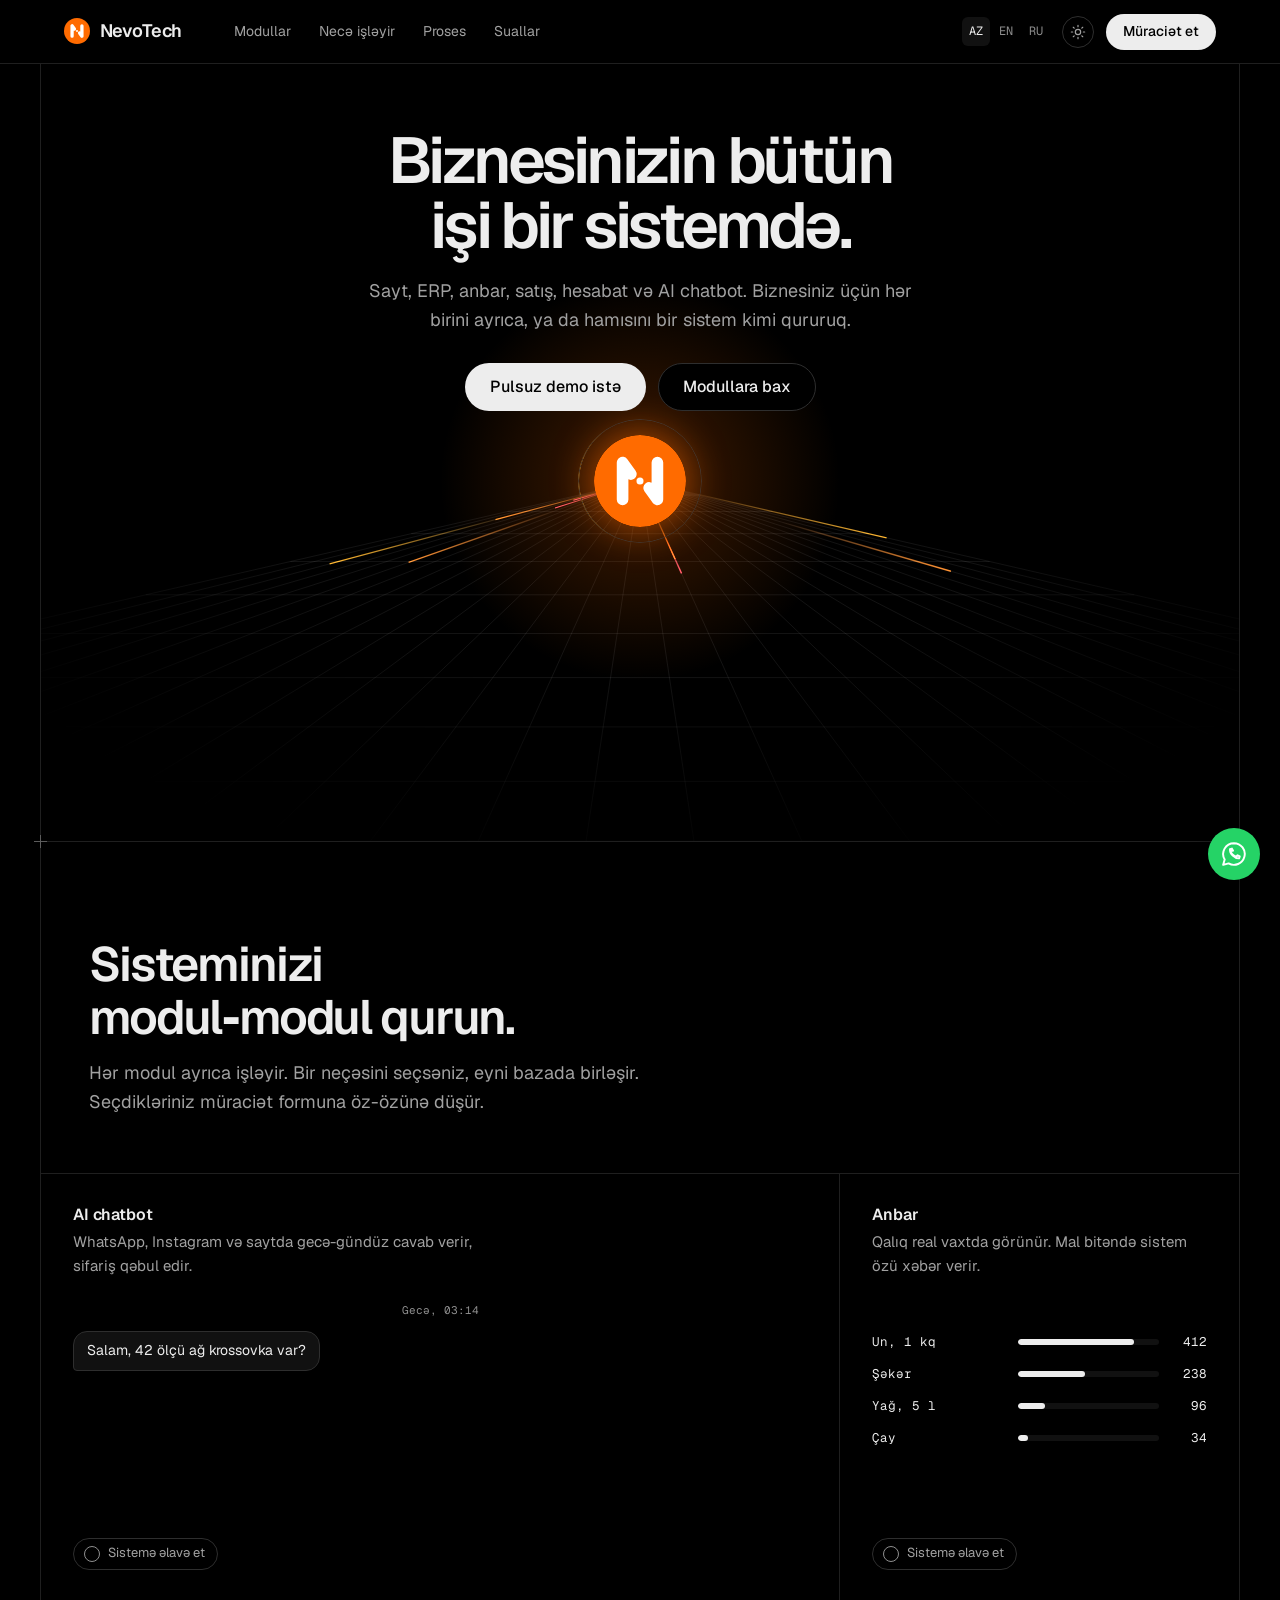
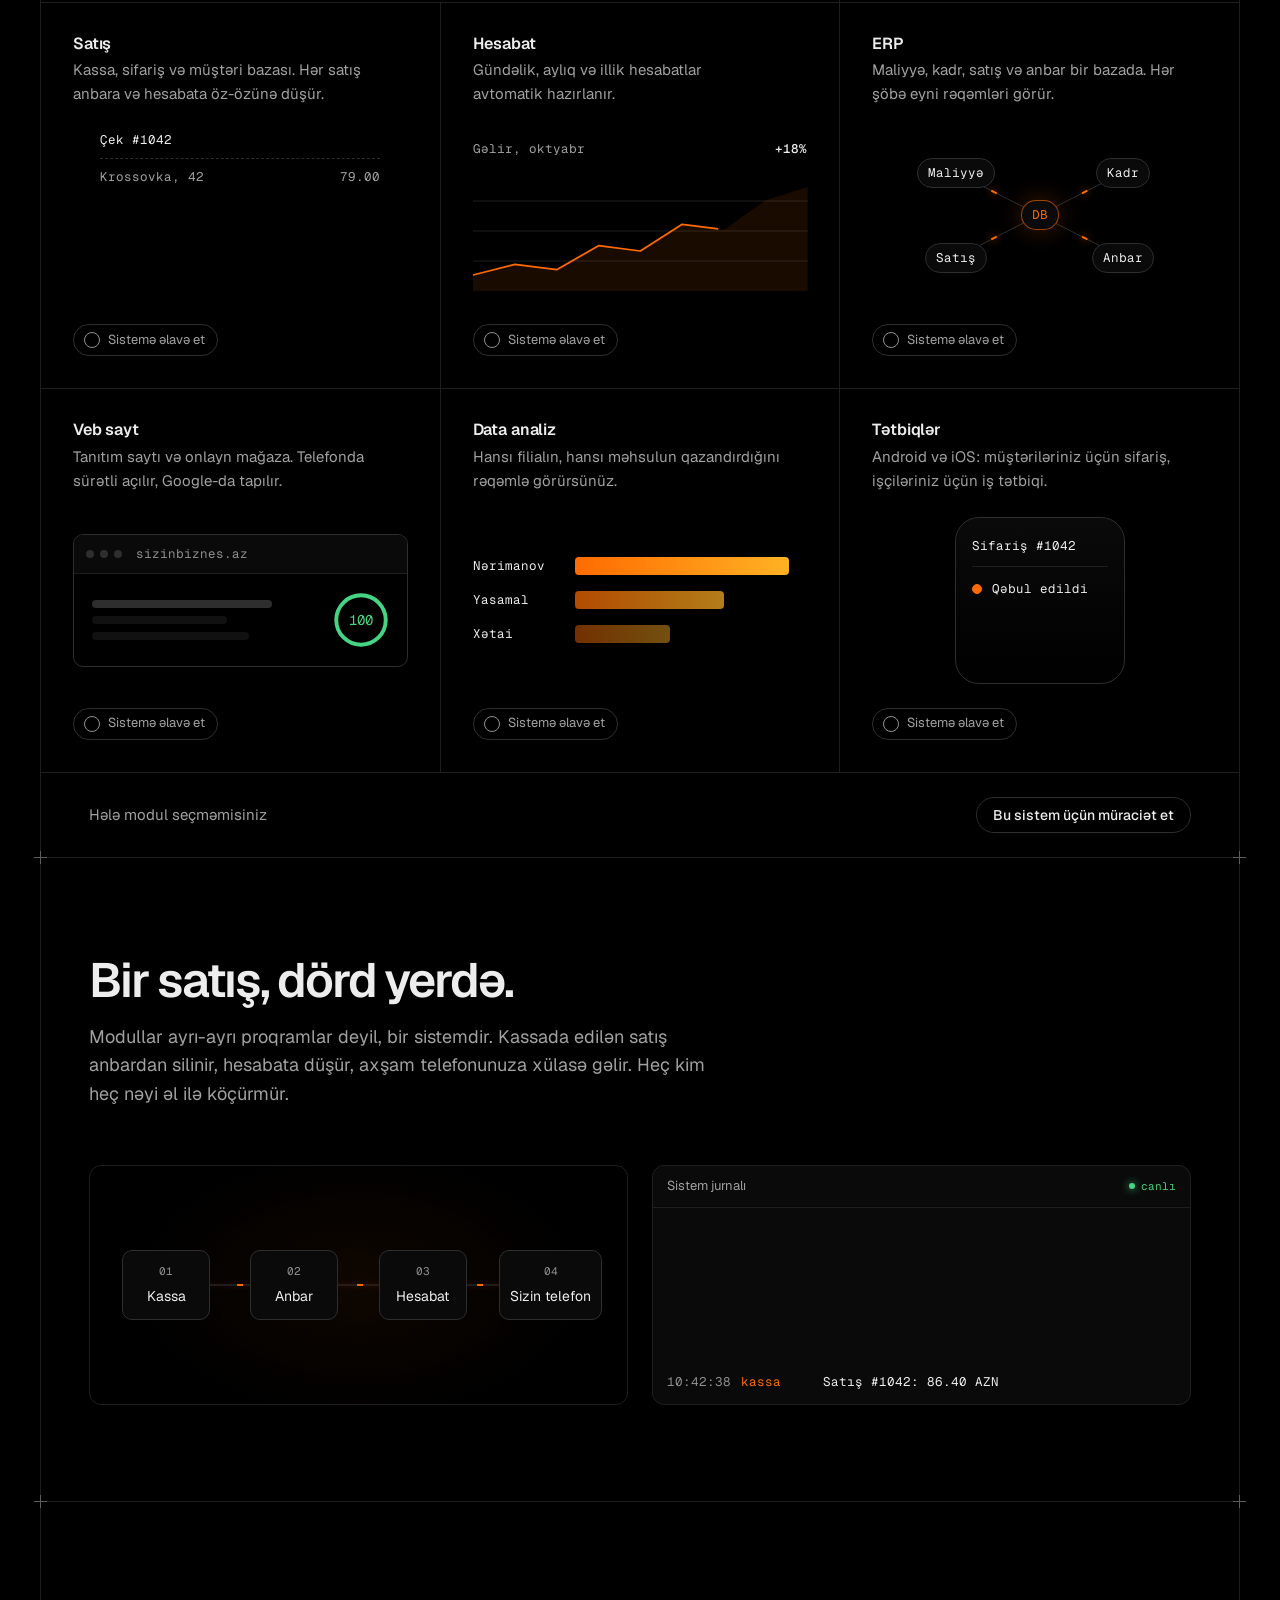
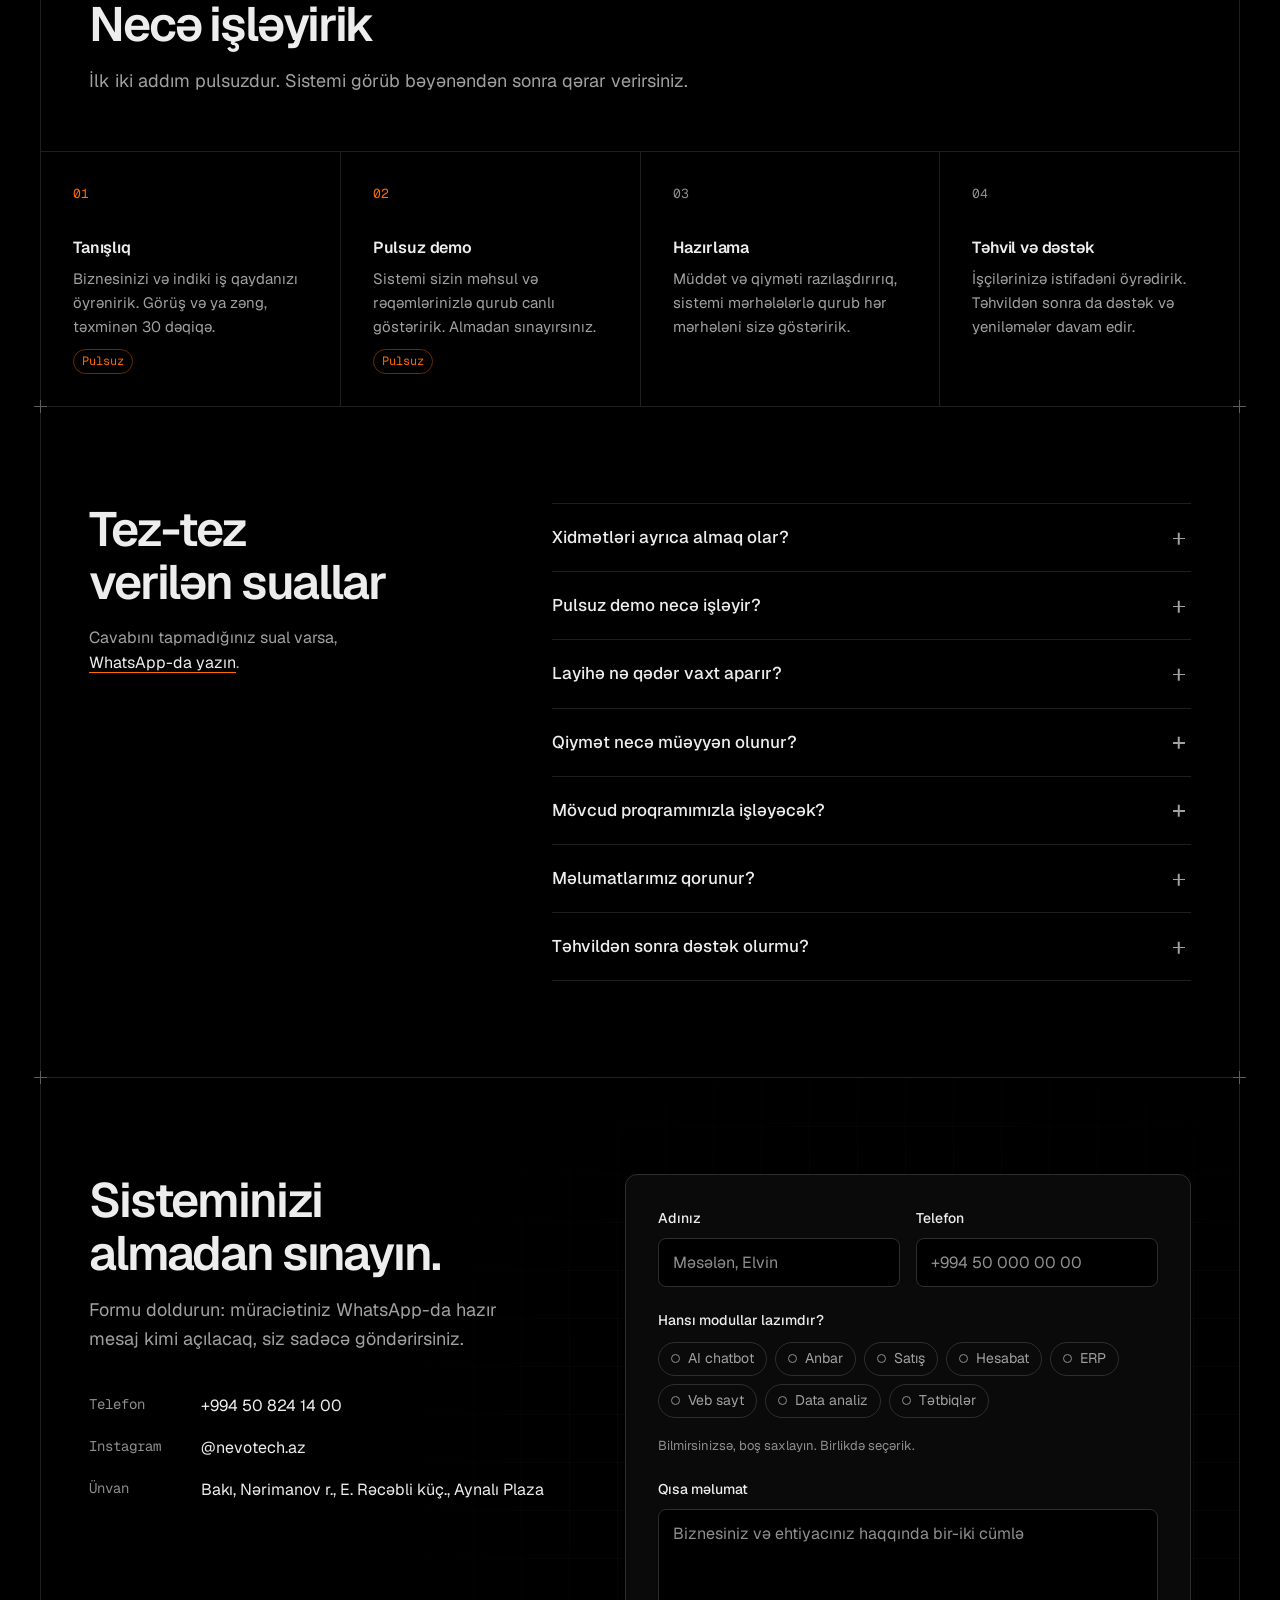
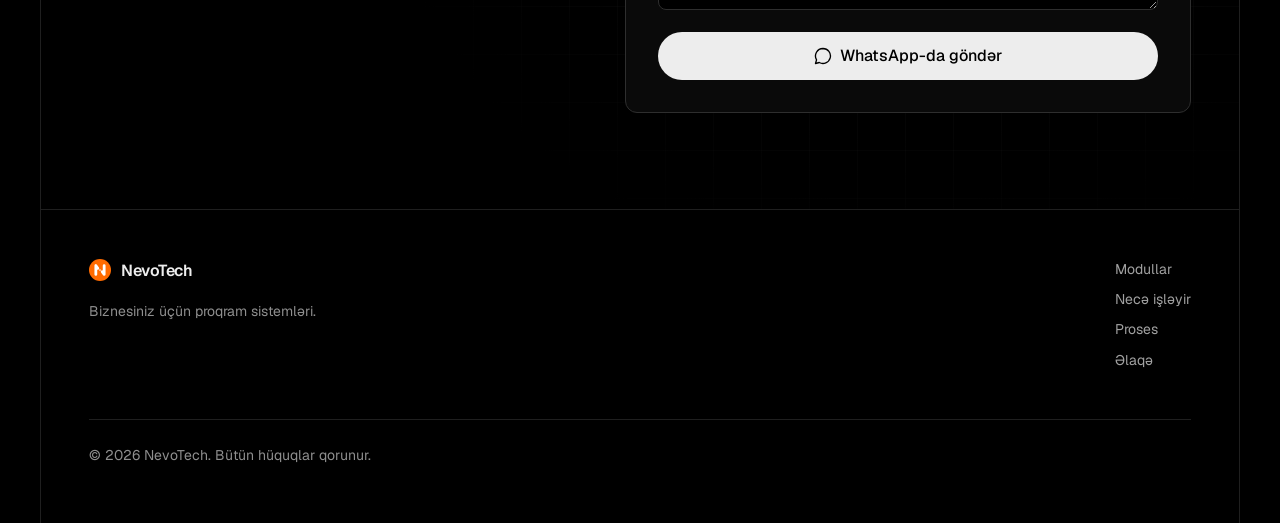
==== commit 5e92bd64: "Hər dil üçün ayrıca səhifə: /, /en/, /ru/ - tools/build-lang.js tərcümələri birbaşa HTML-ə yazır, Go" ====
--- a/index.html
+++ b/index.html
@@ -3,8 +3,22 @@
 <head>
   <meta charset="UTF-8">
   <meta name="viewport" content="width=device-width, initial-scale=1.0">
+  <!-- seo:start -->
   <title>NevoTech — biznes üçün proqram sistemləri</title>
-  <meta name="description" content="NevoTech biznesiniz üçün veb sayt, ERP, anbar, satış, hesabat, data analiz, mobil tətbiq və AI chatbot sistemləri qurur.">
+  <meta name="description" content="NevoTech biznesiniz üçün veb sayt, ERP, anbar, satış, hesabat, data analiz, mobil tətbiq və AI chatbot sistemləri qurur. Demo pulsuzdur.">
+  <link rel="canonical" href="https://valiyevvn.github.io/nevotech/">
+  <link rel="alternate" hreflang="az" href="https://valiyevvn.github.io/nevotech/">
+  <link rel="alternate" hreflang="en" href="https://valiyevvn.github.io/nevotech/en/">
+  <link rel="alternate" hreflang="ru" href="https://valiyevvn.github.io/nevotech/ru/">
+  <link rel="alternate" hreflang="x-default" href="https://valiyevvn.github.io/nevotech/">
+  <meta property="og:type" content="website">
+  <meta property="og:locale" content="az_AZ">
+  <meta property="og:title" content="NevoTech — biznes üçün proqram sistemləri">
+  <meta property="og:description" content="NevoTech biznesiniz üçün veb sayt, ERP, anbar, satış, hesabat, data analiz, mobil tətbiq və AI chatbot sistemləri qurur. Demo pulsuzdur.">
+  <meta property="og:url" content="https://valiyevvn.github.io/nevotech/">
+  <meta property="og:image" content="https://valiyevvn.github.io/nevotech/assets/logo-mark.png">
+  <script>try { var l = localStorage.getItem("nevotech-lang"); if (l === "en" || l === "ru") location.replace(l + "/" + location.hash); } catch (e) {}</script>
+  <!-- seo:end -->
   <meta name="theme-color" content="#000000">
   <meta name="color-scheme" content="dark light">
   <!-- Seçilmiş rejimi səhifə çəkilməzdən əvvəl tətbiq edir (gecə rejimi standartdır) -->
@@ -13,11 +27,6 @@
   <link rel="preload" href="assets/fonts/geist-latin-ext.woff2" as="font" type="font/woff2" crossorigin>
   <link rel="icon" type="image/svg+xml" href="assets/favicon.svg">
   <link rel="apple-touch-icon" href="assets/logo-mark.png">
-  <meta property="og:type" content="website">
-  <meta property="og:title" content="NevoTech — biznes üçün proqram sistemləri">
-  <meta property="og:description" content="Sayt, ERP, anbar, satış, hesabat və AI chatbot. Lazım olanı ayrıca alın, ya da hamısını bir sistemdə birləşdirin. Demo pulsuzdur.">
-  <meta property="og:url" content="https://valiyevvn.github.io/nevotech/">
-  <meta property="og:image" content="https://valiyevvn.github.io/nevotech/assets/logo-mark.png">
   <link rel="stylesheet" href="css/style.css">
 </head>
 <body>
@@ -36,12 +45,12 @@
       </nav>
 
       <div class="header__actions">
-        <div class="lang" id="lang" role="group" aria-label="Dil" data-i18n-aria="a11y.lang">
-          <button type="button" data-lang="az" lang="az" aria-pressed="true">AZ</button>
-          <button type="button" data-lang="en" lang="en" aria-pressed="false">EN</button>
-          <button type="button" data-lang="ru" lang="ru" aria-pressed="false">RU</button>
-        </div>
-        <button type="button" class="theme-toggle" id="themeToggle" aria-label="Gündüz rejiminə keç">
+        <nav class="lang" id="lang" aria-label="Dil" data-i18n-aria="a11y.lang">
+          <a href="./" hreflang="az" lang="az" data-lang="az" aria-current="page">AZ</a>
+          <a href="en/" hreflang="en" lang="en" data-lang="en">EN</a>
+          <a href="ru/" hreflang="ru" lang="ru" data-lang="ru">RU</a>
+        </nav>
+        <button type="button" class="theme-toggle" id="themeToggle" aria-label="Gündüz rejiminə keç" data-i18n-aria="theme.toLight">
           <svg class="icon icon--sun" viewBox="0 0 24 24" aria-hidden="true"><circle cx="12" cy="12" r="4"/><path d="M12 2v2M12 20v2M4.9 4.9l1.4 1.4M17.7 17.7l1.4 1.4M2 12h2M20 12h2M4.9 19.1l1.4-1.4M17.7 6.3l1.4-1.4"/></svg>
           <svg class="icon icon--moon" viewBox="0 0 24 24" aria-hidden="true"><path d="M20.5 14.5A8.5 8.5 0 0 1 9.5 3.5a8.5 8.5 0 1 0 11 11z"/></svg>
         </button>
--- a/css/style.css
+++ b/css/style.css
@@ -181,12 +181,12 @@
 .nav a.active { color: var(--fg); }
 .header__actions { display: flex; align-items: center; gap: 12px; }
 .lang { display: flex; gap: 2px; }
-.lang button {
-  background: none; border: 0; cursor: pointer; border-radius: 6px;
+.lang a {
+  border-radius: 6px; text-decoration: none;
   padding: 5px 7px; font-family: var(--mono); font-size: 12px; color: var(--dim);
 }
-.lang button:hover { color: var(--fg); }
-.lang button[aria-pressed="true"] { color: var(--fg); background: var(--surface-2); }
+.lang a:hover { color: var(--fg); }
+.lang a[aria-current="page"] { color: var(--fg); background: var(--surface-2); }
 
 .theme-toggle {
   width: 32px; height: 32px; display: grid; place-items: center; cursor: pointer;
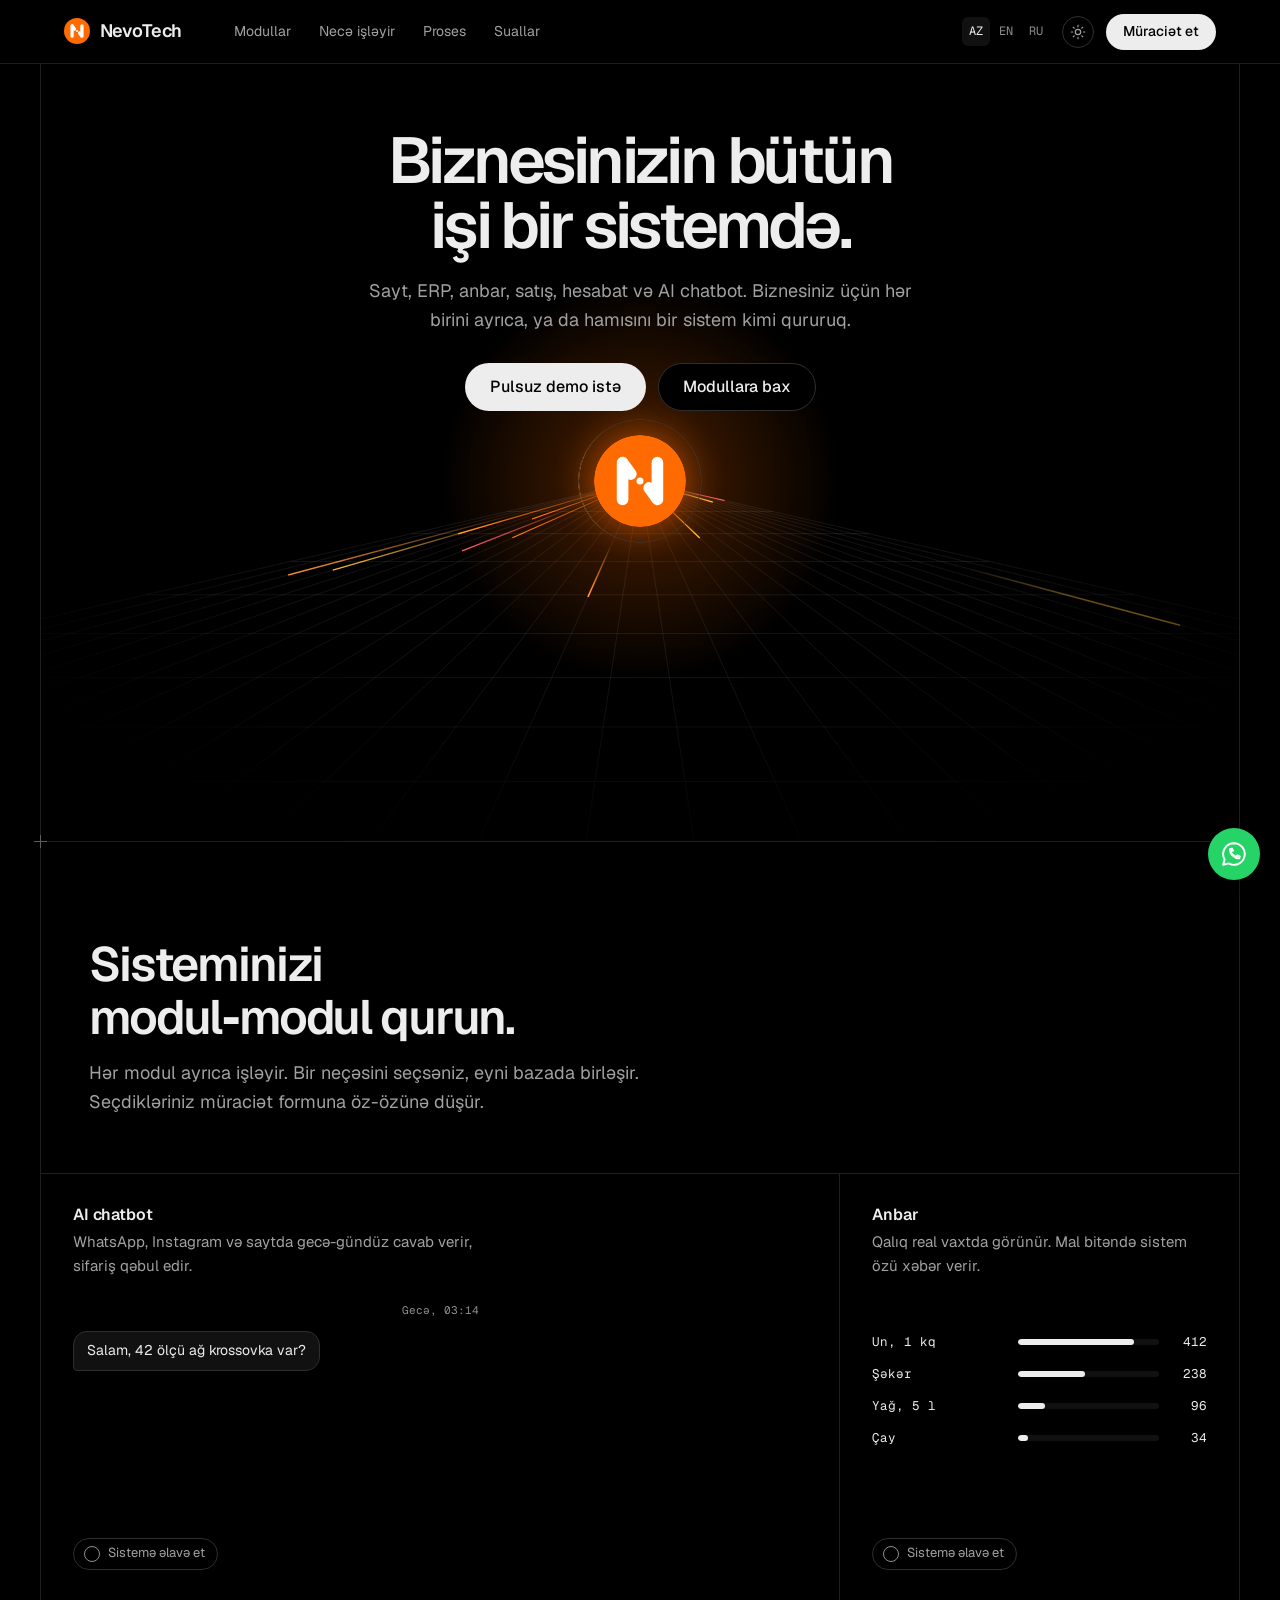
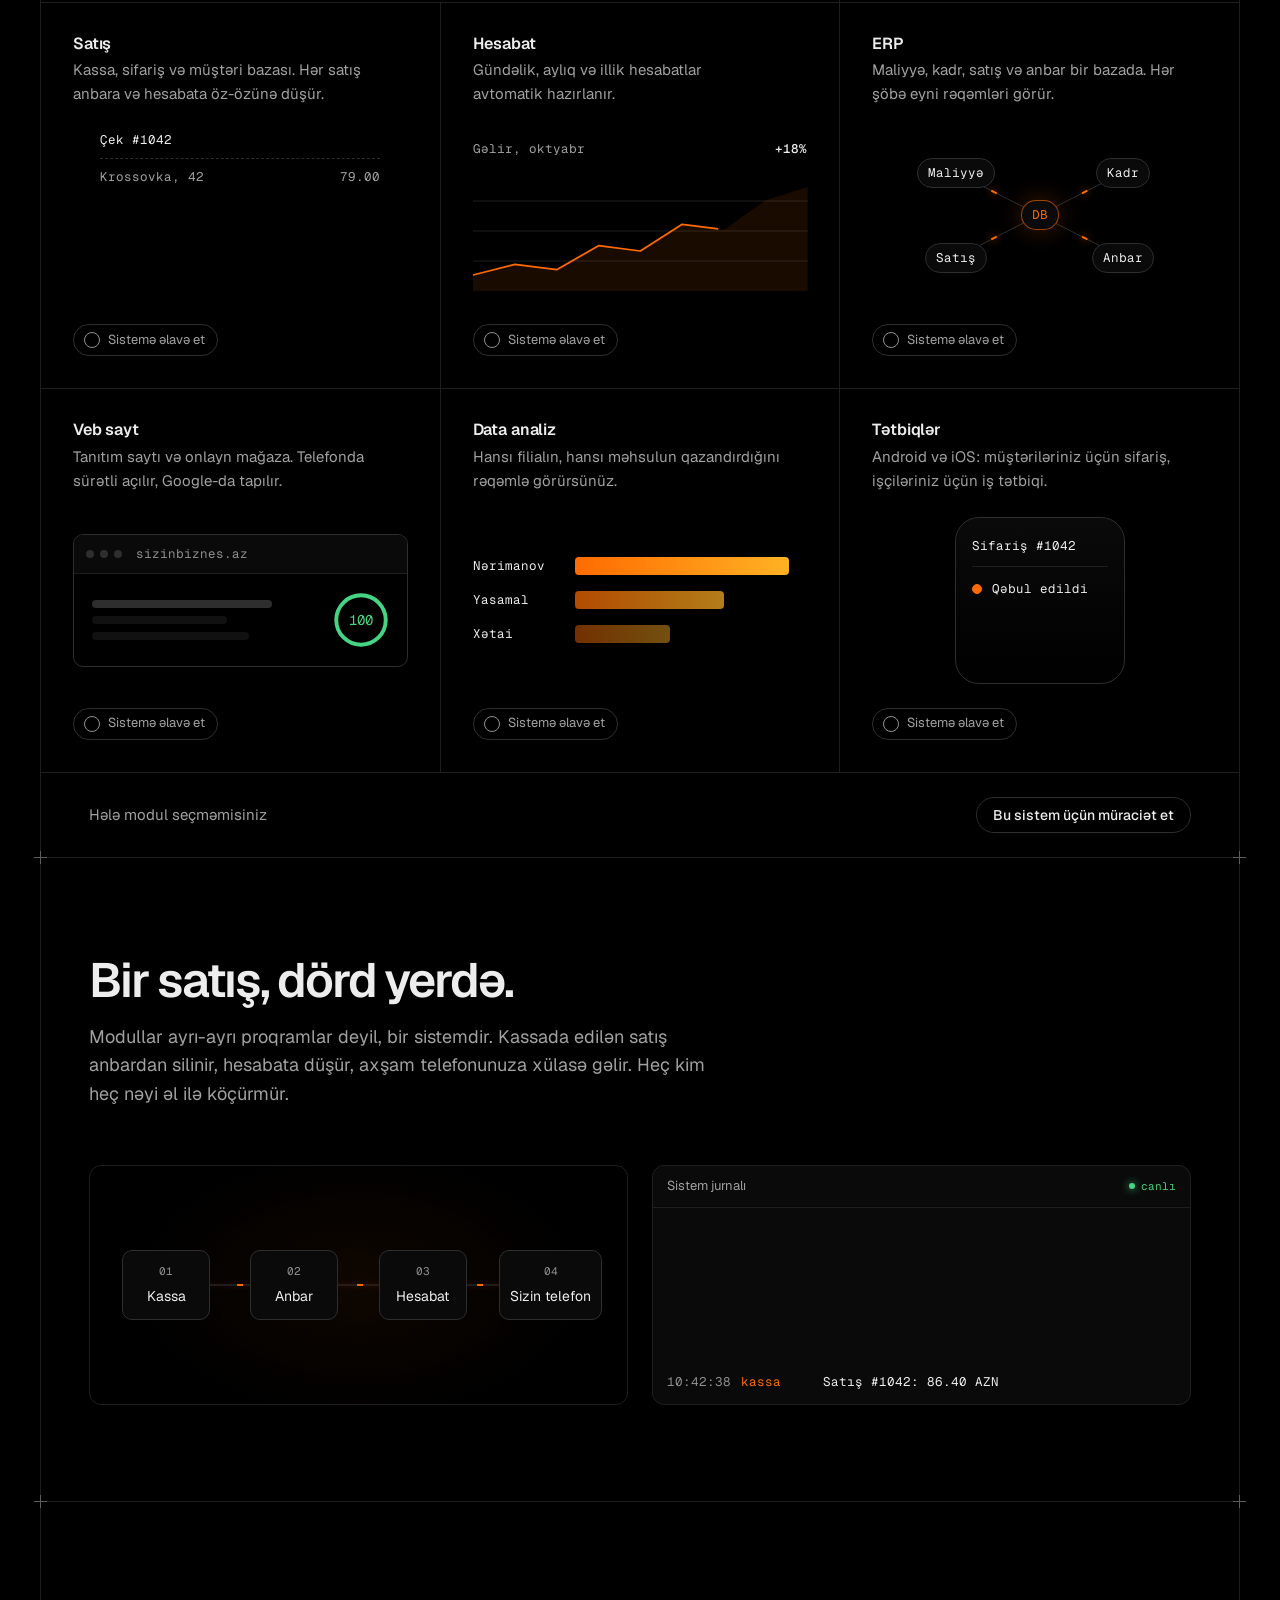
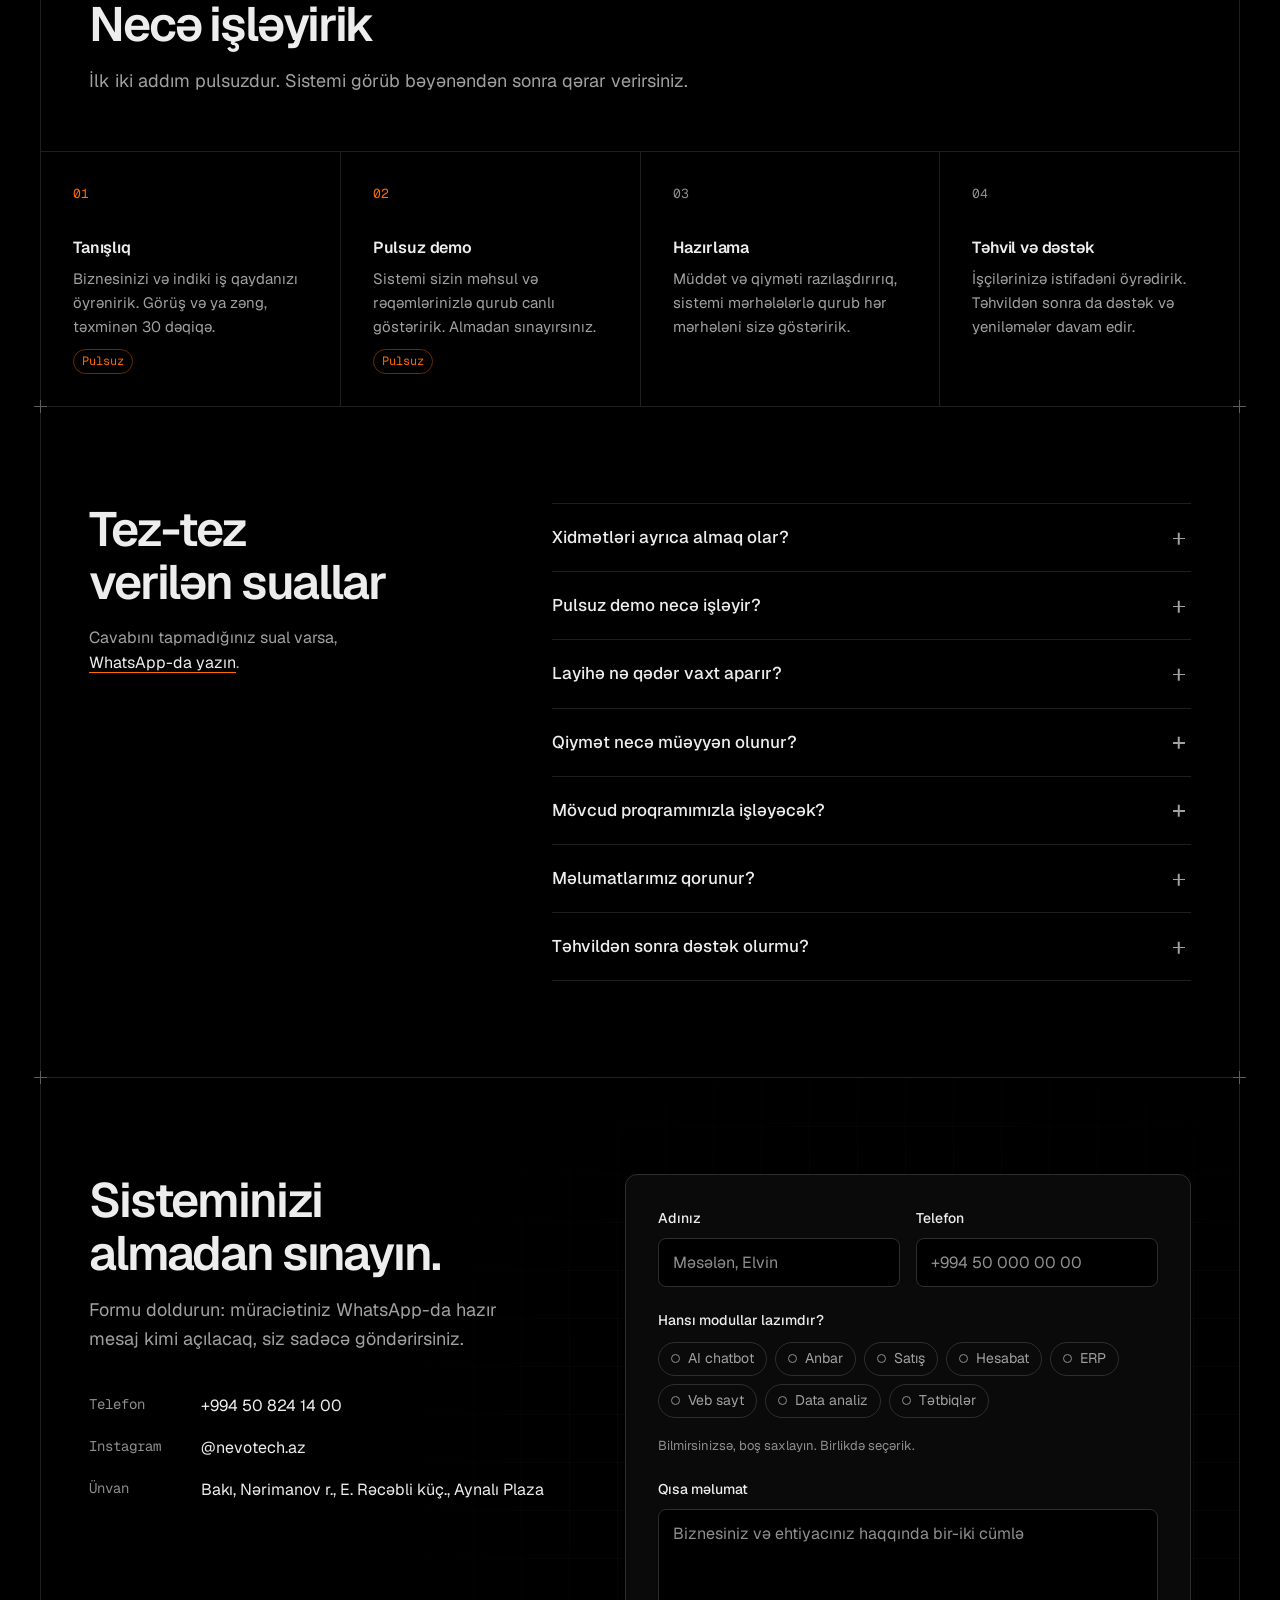
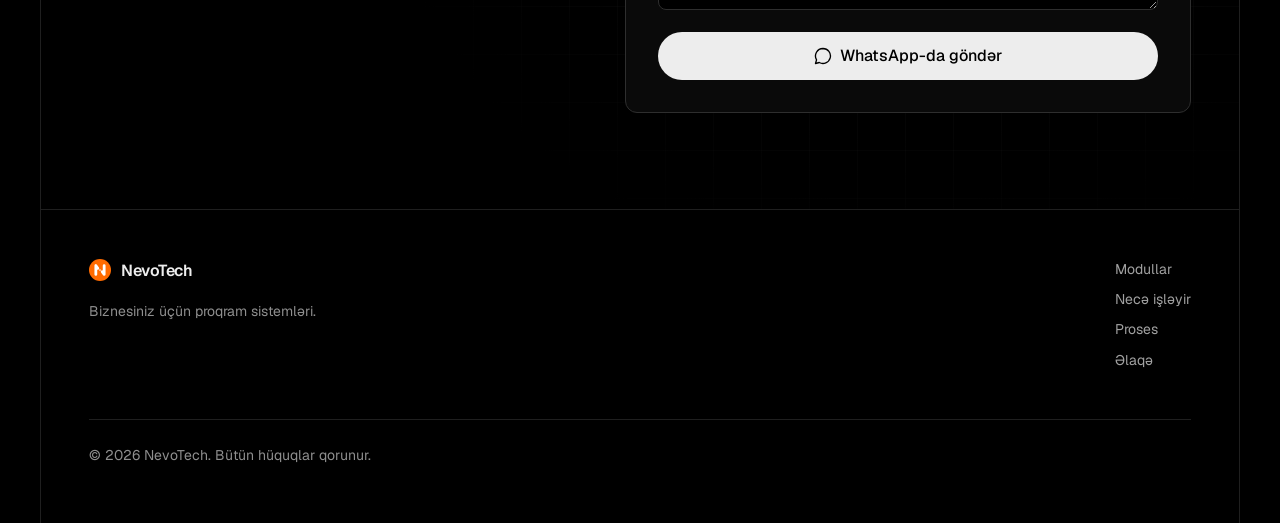
==== commit ba1d4cef: "CSS və JS linklərinə versiya əlavə et ki, köhnə keş qalmasın Telefonda köhnə style.css keşdən gəldiy" ====
--- a/index.html
+++ b/index.html
@@ -27,7 +27,7 @@
   <link rel="preload" href="assets/fonts/geist-latin-ext.woff2" as="font" type="font/woff2" crossorigin>
   <link rel="icon" type="image/svg+xml" href="assets/favicon.svg">
   <link rel="apple-touch-icon" href="assets/logo-mark.png">
-  <link rel="stylesheet" href="css/style.css">
+  <link rel="stylesheet" href="css/style.css?v=884a0319">
 </head>
 <body>
   <a class="skip" href="#main" data-i18n="a11y.skip">Məzmuna keç</a>
@@ -369,8 +369,8 @@
     <svg class="icon" viewBox="0 0 24 24" aria-hidden="true"><path d="M12 2a10 10 0 0 0-8.6 15.1L2 22l5-1.3A10 10 0 1 0 12 2z"/><path d="M8.5 8.5c.5 2.5 2.5 5 5.5 6l1.3-1.3 2 1-.6 1.8c-4 .3-8.7-4.3-8.4-8.4l1.8-.6 1 2z"/></svg>
   </a>
 
-  <script src="js/config.js" defer></script>
-  <script src="js/i18n.js" defer></script>
-  <script src="js/main.js" defer></script>
+  <script src="js/config.js?v=85ad38fe" defer></script>
+  <script src="js/i18n.js?v=dfcdc3b9" defer></script>
+  <script src="js/main.js?v=b2434fa6" defer></script>
 </body>
 </html>
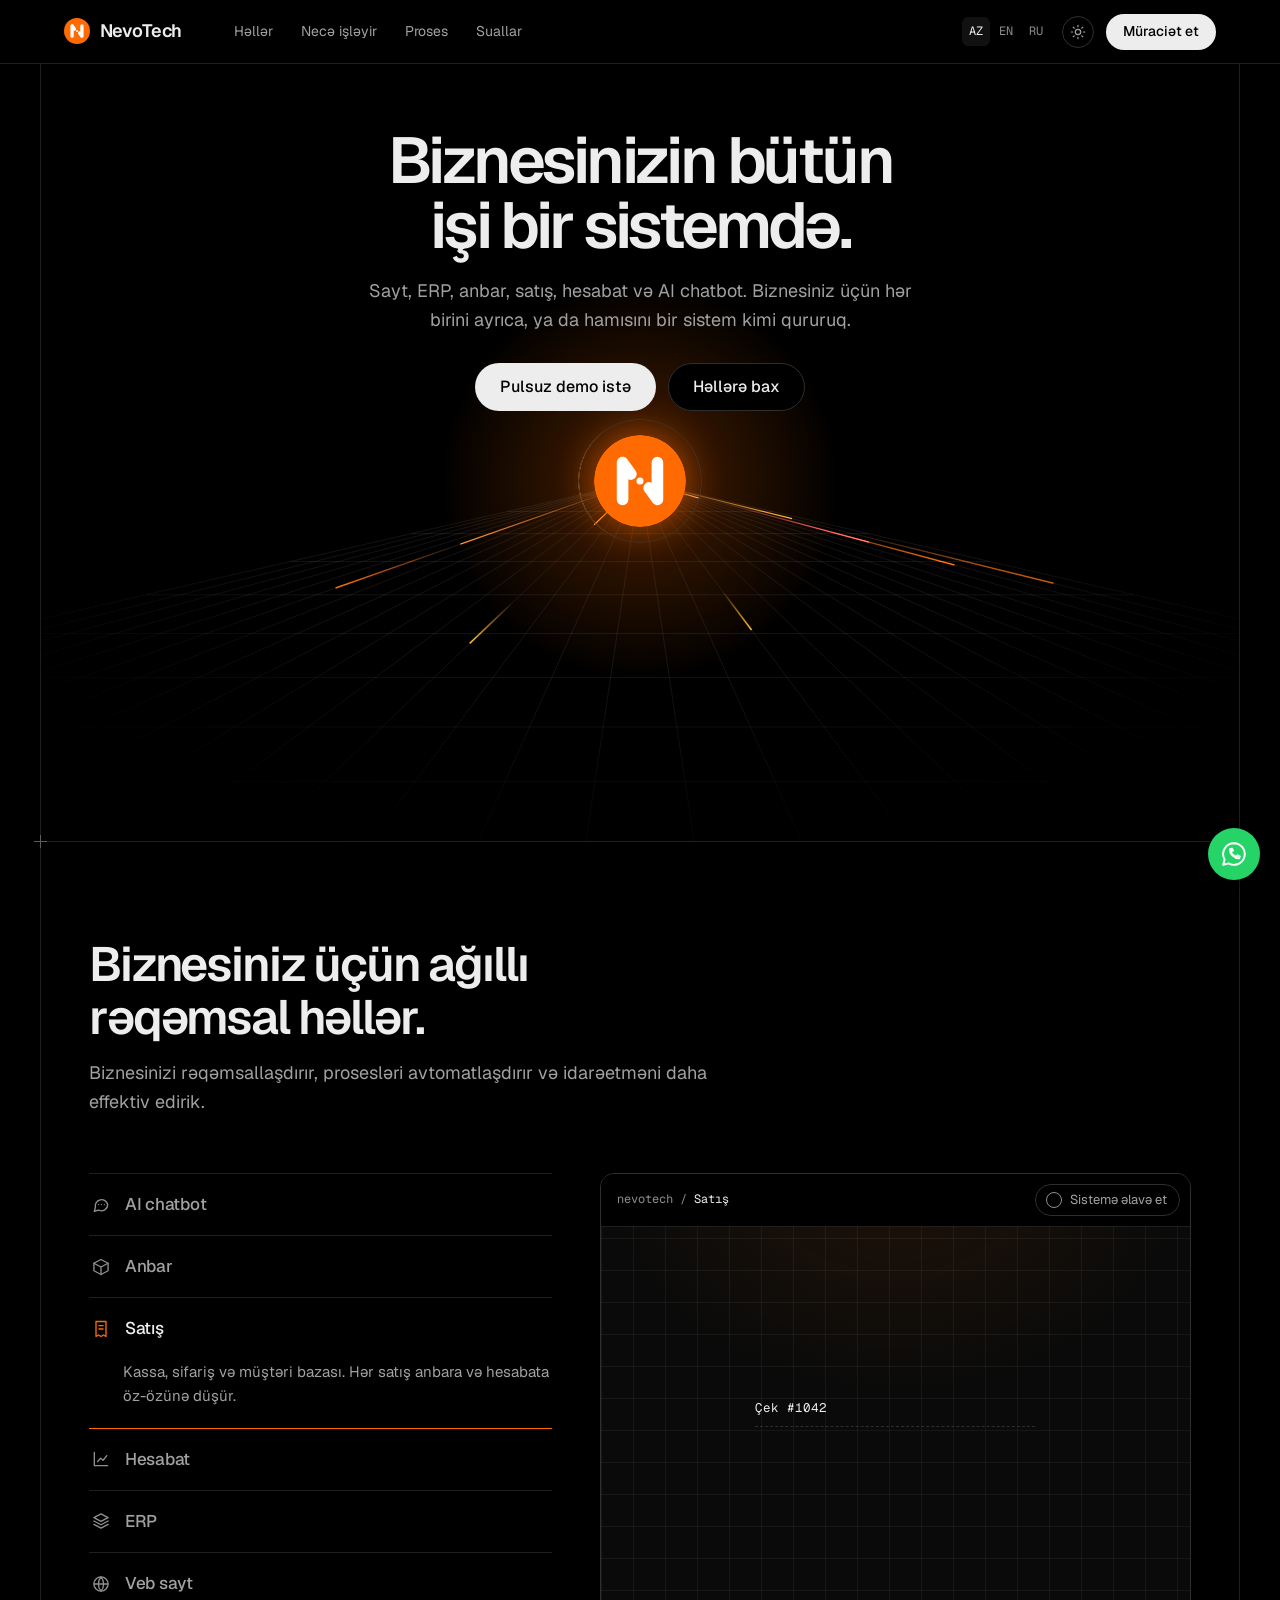
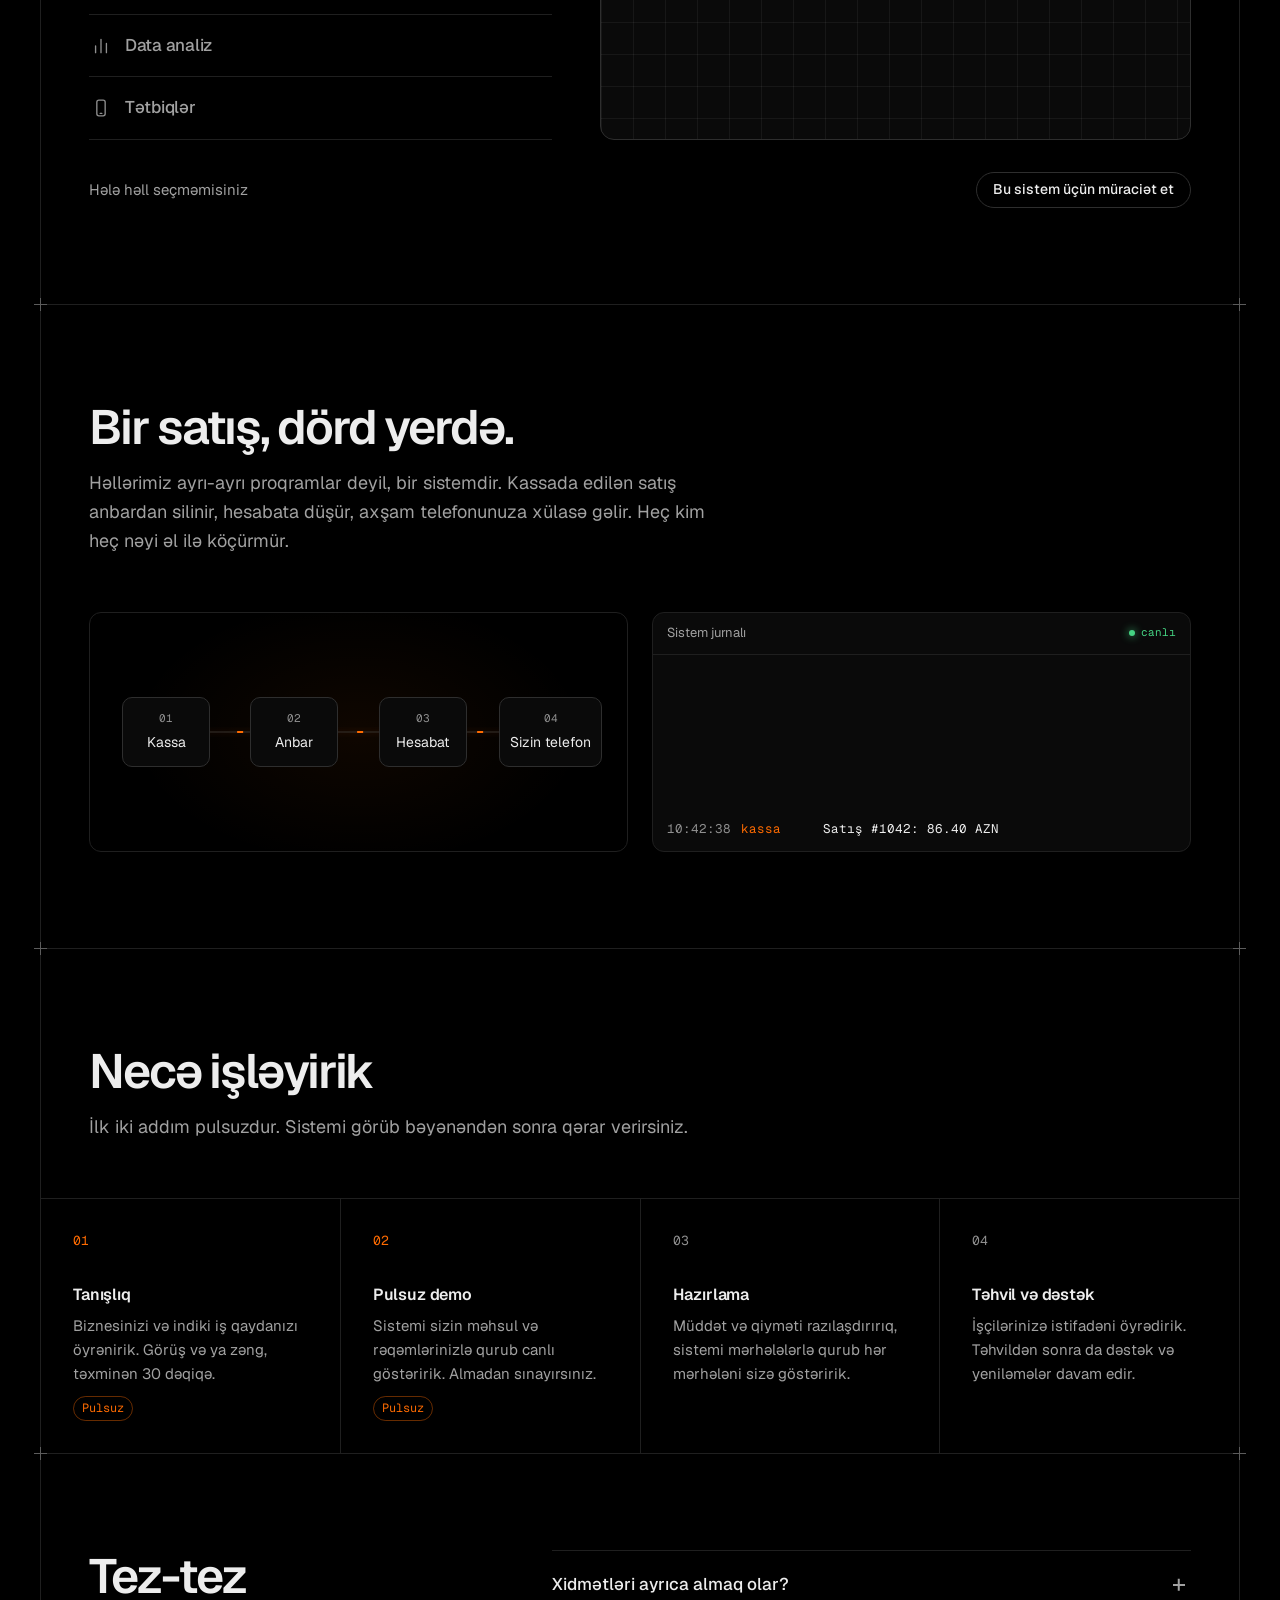
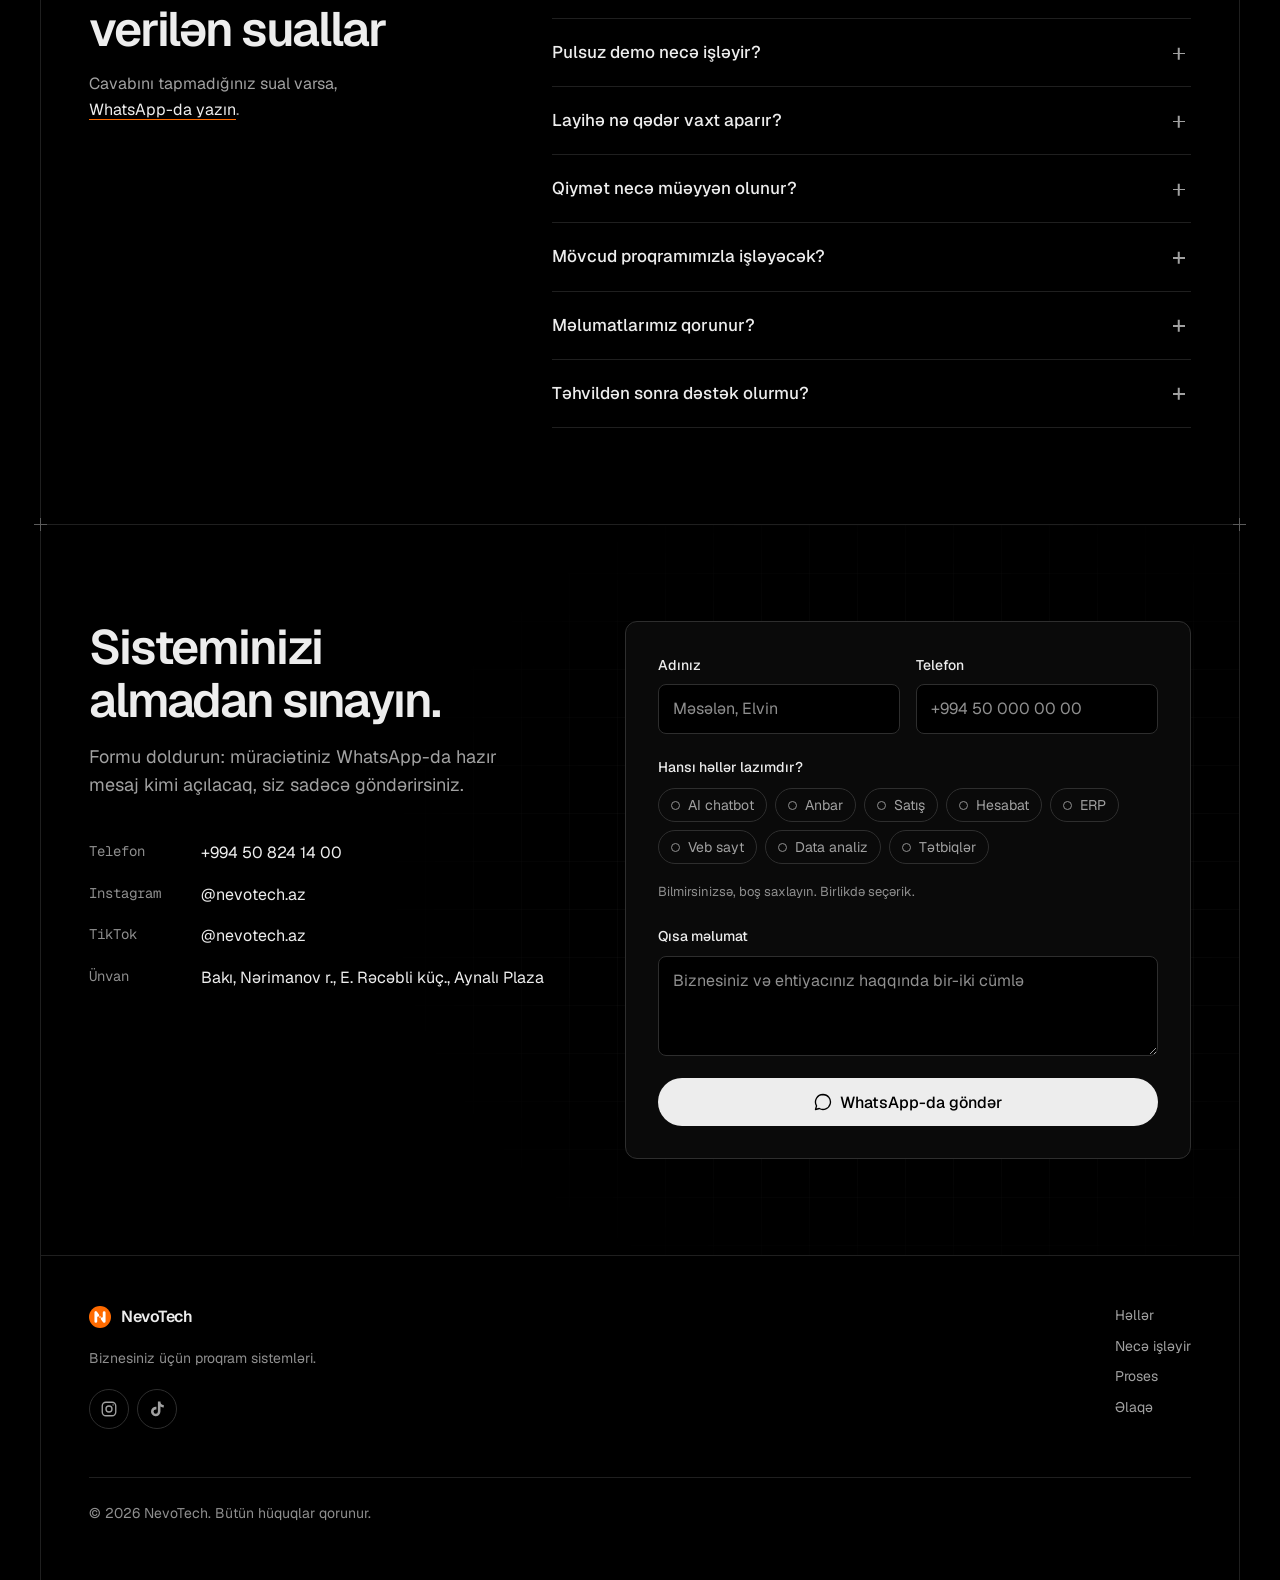
==== commit b949cdb1: "Modulları "Həllər" et, bölməni siyahı və bir canlı ekran kimi yenidən qur - Başlıq və təsvir yenilən" ====
--- a/index.html
+++ b/index.html
@@ -27,7 +27,7 @@
   <link rel="preload" href="assets/fonts/geist-latin-ext.woff2" as="font" type="font/woff2" crossorigin>
   <link rel="icon" type="image/svg+xml" href="assets/favicon.svg">
   <link rel="apple-touch-icon" href="assets/logo-mark.png">
-  <link rel="stylesheet" href="css/style.css?v=884a0319">
+  <link rel="stylesheet" href="css/style.css?v=7ee9a9e1">
 </head>
 <body>
   <a class="skip" href="#main" data-i18n="a11y.skip">Məzmuna keç</a>
@@ -38,7 +38,7 @@
       <a href="#home" class="logo" aria-label="NevoTech"><svg class="logo__mark" viewBox="0 0 2000 2000" aria-hidden="true"><circle cx="1000" cy="1000" r="1000"/><path d="M621.5 600V1400M621.5 600L801.5 850M1378.5 600V1400M1378.5 1400L1198.5 1150"/><circle class="dot" cx="1000" cy="1000" r="76.5"/></svg><span>NevoTech</span></a>
 
       <nav class="nav" id="nav" aria-label="Əsas menyu" data-i18n-aria="a11y.nav">
-        <a href="#modules" data-i18n="nav.modules">Modullar</a>
+        <a href="#solutions" data-i18n="nav.modules">Həllər</a>
         <a href="#system" data-i18n="nav.system">Necə işləyir</a>
         <a href="#process" data-i18n="nav.process">Proses</a>
         <a href="#faq" data-i18n="nav.faq">Suallar</a>
@@ -68,7 +68,7 @@
         <p class="hero__lead" data-i18n="hero.text">Sayt, ERP, anbar, satış, hesabat və AI chatbot. Biznesiniz üçün hər birini ayrıca, ya da hamısını bir sistem kimi qururuq.</p>
         <div class="hero__buttons">
           <a href="#contact" class="btn btn--light" data-i18n="hero.cta1">Pulsuz demo istə</a>
-          <a href="#modules" class="btn btn--dark" data-i18n="hero.cta2">Modullara bax</a>
+          <a href="#solutions" class="btn btn--dark" data-i18n="hero.cta2">Həllərə bax</a>
         </div>
       </div>
 
@@ -81,144 +81,192 @@
       </div>
     </section>
 
-    <!-- ===== MODULES (bento) ===== -->
-    <section class="section" id="modules">
+    <!-- ===== SOLUTIONS: one list, one live preview ===== -->
+    <section class="section" id="solutions">
       <div class="section__head">
-        <h2 data-i18n="modules.title">Sisteminizi modul‑modul qurun.</h2>
-        <p data-i18n="modules.text">Hər modul ayrıca işləyir. Bir neçəsini seçsəniz, eyni bazada birləşir. Seçdikləriniz müraciət formuna öz-özünə düşür.</p>
-      </div>
-
-      <div class="bento">
+        <h2 data-i18n="modules.title">Biznesiniz üçün ağıllı rəqəmsal həllər.</h2>
+        <p data-i18n="modules.text">Biznesinizi rəqəmsallaşdırır, prosesləri avtomatlaşdırır və idarəetməni daha effektiv edirik.</p>
+      </div>
+
+      <ul class="sols" id="sols">
         <!-- AI chatbot -->
-        <article class="cell cell--wide" data-module="ai">
-          <div class="cell__text">
-            <h3 data-i18n="mod.ai">AI chatbot</h3>
-            <p data-i18n="cell.ai">WhatsApp, Instagram və saytda gecə-gündüz cavab verir, sifariş qəbul edir.</p>
-          </div>
-          <div class="viz chat" data-seq="1400" aria-hidden="true">
-            <span class="chat__time" data-i18n="chat.time">Gecə, 03:14</span>
-            <p class="chat__msg chat__msg--in" data-step data-i18n="chat.c1">Salam, 42 ölçü ağ krossovka var?</p>
-            <p class="chat__msg chat__msg--out" data-step data-i18n="chat.c2">Salam! Var, 2 cüt qalıb. Sifariş edək?</p>
-            <p class="chat__msg chat__msg--in" data-step data-i18n="chat.c3">Bəli, Nərimanova çatdırın.</p>
-            <p class="chat__msg chat__msg--out" data-step data-i18n="chat.c4">Sifariş #1042 qəbul olundu. Sabah çatdırılacaq.</p>
-          </div>
-          <button type="button" class="pick" aria-pressed="false"><span class="pick__on" data-i18n="pick.on">Sistemdədir</span><span class="pick__off" data-i18n="pick.off">Sistemə əlavə et</span></button>
-        </article>
+        <li class="sol is-active" data-module="ai">
+          <button type="button" class="sol__head" aria-expanded="true" aria-controls="sol-ai">
+            <svg class="sol__icon" viewBox="0 0 24 24" aria-hidden="true"><path d="M20 11.5a7.5 7.5 0 0 1-10.9 6.7L4 19.5l1.3-4.6A7.5 7.5 0 1 1 20 11.5z"/><path d="M9 11.5h.01M12.5 11.5h.01M16 11.5h.01"/></svg>
+            <span data-i18n="mod.ai">AI chatbot</span>
+            <i class="sol__mark" aria-hidden="true"></i>
+          </button>
+          <div class="sol__more"><p data-i18n="cell.ai">WhatsApp, Instagram və saytda gecə-gündüz cavab verir, sifariş qəbul edir.</p></div>
+          <div class="sol__stage" id="sol-ai">
+            <div class="sol__bar"><span class="sol__crumb"><i>nevotech / </i><span data-i18n="mod.ai">AI chatbot</span></span><button type="button" class="pick" aria-pressed="false"><span class="pick__on" data-i18n="pick.on">Sistemdədir</span><span class="pick__off" data-i18n="pick.off">Sistemə əlavə et</span></button></div>
+            <div class="sol__view" aria-hidden="true">
+              <div class="viz chat" data-seq="1400">
+                <span class="chat__time" data-i18n="chat.time">Gecə, 03:14</span>
+                <p class="chat__msg chat__msg--in" data-step data-i18n="chat.c1">Salam, 42 ölçü ağ krossovka var?</p>
+                <p class="chat__msg chat__msg--out" data-step data-i18n="chat.c2">Salam! Var, 2 cüt qalıb. Sifariş edək?</p>
+                <p class="chat__msg chat__msg--in" data-step data-i18n="chat.c3">Bəli, Nərimanova çatdırın.</p>
+                <p class="chat__msg chat__msg--out" data-step data-i18n="chat.c4">Sifariş #1042 qəbul olundu. Sabah çatdırılacaq.</p>
+              </div>
+            </div>
+          </div>
+        </li>
 
         <!-- Stock -->
-        <article class="cell" data-module="stock">
-          <div class="cell__text">
-            <h3 data-i18n="mod.stock">Anbar</h3>
-            <p data-i18n="cell.stock">Qalıq real vaxtda görünür. Mal bitəndə sistem özü xəbər verir.</p>
-          </div>
-          <div class="viz stock" id="stockViz" aria-hidden="true">
-            <div class="stock__row" data-qty="412"><span data-i18n="stock.i1">Un, 1 kq</span><i class="stock__bar"><b></b></i><span class="stock__qty">412</span></div>
-            <div class="stock__row" data-qty="238"><span data-i18n="stock.i2">Şəkər</span><i class="stock__bar"><b></b></i><span class="stock__qty">238</span></div>
-            <div class="stock__row" data-qty="96"><span data-i18n="stock.i3">Yağ, 5 l</span><i class="stock__bar"><b></b></i><span class="stock__qty">96</span></div>
-            <div class="stock__row" data-qty="34" data-watch><span data-i18n="stock.i4">Çay</span><i class="stock__bar"><b></b></i><span class="stock__qty">34</span></div>
-            <p class="stock__alert" data-i18n="stock.low">Çay az qalıb, sifariş verin</p>
-          </div>
-          <button type="button" class="pick" aria-pressed="false"><span class="pick__on" data-i18n="pick.on">Sistemdədir</span><span class="pick__off" data-i18n="pick.off">Sistemə əlavə et</span></button>
-        </article>
+        <li class="sol" data-module="stock">
+          <button type="button" class="sol__head" aria-expanded="false" aria-controls="sol-stock">
+            <svg class="sol__icon" viewBox="0 0 24 24" aria-hidden="true"><path d="M20.5 7.5 12 3 3.5 7.5v9L12 21l8.5-4.5z"/><path d="M3.5 7.5 12 12l8.5-4.5M12 12v9"/></svg>
+            <span data-i18n="mod.stock">Anbar</span>
+            <i class="sol__mark" aria-hidden="true"></i>
+          </button>
+          <div class="sol__more"><p data-i18n="cell.stock">Qalıq real vaxtda görünür. Mal bitəndə sistem özü xəbər verir.</p></div>
+          <div class="sol__stage" id="sol-stock">
+            <div class="sol__bar"><span class="sol__crumb"><i>nevotech / </i><span data-i18n="mod.stock">Anbar</span></span><button type="button" class="pick" aria-pressed="false"><span class="pick__on" data-i18n="pick.on">Sistemdədir</span><span class="pick__off" data-i18n="pick.off">Sistemə əlavə et</span></button></div>
+            <div class="sol__view" aria-hidden="true">
+              <div class="viz stock" id="stockViz">
+                <div class="stock__row" data-qty="412"><span data-i18n="stock.i1">Un, 1 kq</span><i class="stock__bar"><b></b></i><span class="stock__qty">412</span></div>
+                <div class="stock__row" data-qty="238"><span data-i18n="stock.i2">Şəkər</span><i class="stock__bar"><b></b></i><span class="stock__qty">238</span></div>
+                <div class="stock__row" data-qty="96"><span data-i18n="stock.i3">Yağ, 5 l</span><i class="stock__bar"><b></b></i><span class="stock__qty">96</span></div>
+                <div class="stock__row" data-qty="34" data-watch><span data-i18n="stock.i4">Çay</span><i class="stock__bar"><b></b></i><span class="stock__qty">34</span></div>
+                <p class="stock__alert" data-i18n="stock.low">Çay az qalıb, sifariş verin</p>
+              </div>
+            </div>
+          </div>
+        </li>
 
         <!-- Sales -->
-        <article class="cell" data-module="sales">
-          <div class="cell__text">
-            <h3 data-i18n="mod.sales">Satış</h3>
-            <p data-i18n="cell.sales">Kassa, sifariş və müştəri bazası. Hər satış anbara və hesabata öz-özünə düşür.</p>
-          </div>
-          <div class="viz receipt" data-seq="900" aria-hidden="true">
-            <p class="receipt__head"><span data-i18n="receipt.title">Çek</span> #1042</p>
-            <p class="receipt__line" data-step><span data-i18n="receipt.i1">Krossovka, 42</span><span>79.00</span></p>
-            <p class="receipt__line" data-step><span data-i18n="receipt.i2">Corab</span><span>7.40</span></p>
-            <p class="receipt__line receipt__line--total" data-step><span data-i18n="receipt.total">Cəmi</span><span>86.40 AZN</span></p>
-            <p class="receipt__ok" data-step data-i18n="receipt.ok">Anbardan silindi, hesabata yazıldı</p>
-          </div>
-          <button type="button" class="pick" aria-pressed="false"><span class="pick__on" data-i18n="pick.on">Sistemdədir</span><span class="pick__off" data-i18n="pick.off">Sistemə əlavə et</span></button>
-        </article>
+        <li class="sol" data-module="sales">
+          <button type="button" class="sol__head" aria-expanded="false" aria-controls="sol-sales">
+            <svg class="sol__icon" viewBox="0 0 24 24" aria-hidden="true"><path d="M6 3h12v18l-3-1.8-3 1.8-3-1.8L6 21z"/><path d="M9.5 8h5M9.5 12h5"/></svg>
+            <span data-i18n="mod.sales">Satış</span>
+            <i class="sol__mark" aria-hidden="true"></i>
+          </button>
+          <div class="sol__more"><p data-i18n="cell.sales">Kassa, sifariş və müştəri bazası. Hər satış anbara və hesabata öz-özünə düşür.</p></div>
+          <div class="sol__stage" id="sol-sales">
+            <div class="sol__bar"><span class="sol__crumb"><i>nevotech / </i><span data-i18n="mod.sales">Satış</span></span><button type="button" class="pick" aria-pressed="false"><span class="pick__on" data-i18n="pick.on">Sistemdədir</span><span class="pick__off" data-i18n="pick.off">Sistemə əlavə et</span></button></div>
+            <div class="sol__view" aria-hidden="true">
+              <div class="viz receipt" data-seq="900">
+                <p class="receipt__head"><span data-i18n="receipt.title">Çek</span> #1042</p>
+                <p class="receipt__line" data-step><span data-i18n="receipt.i1">Krossovka, 42</span><span>79.00</span></p>
+                <p class="receipt__line" data-step><span data-i18n="receipt.i2">Corab</span><span>7.40</span></p>
+                <p class="receipt__line receipt__line--total" data-step><span data-i18n="receipt.total">Cəmi</span><span>86.40 AZN</span></p>
+                <p class="receipt__ok" data-step data-i18n="receipt.ok">Anbardan silindi, hesabata yazıldı</p>
+              </div>
+            </div>
+          </div>
+        </li>
 
         <!-- Reports -->
-        <article class="cell" data-module="reports">
-          <div class="cell__text">
-            <h3 data-i18n="mod.reports">Hesabat</h3>
-            <p data-i18n="cell.reports">Gündəlik, aylıq və illik hesabatlar avtomatik hazırlanır.</p>
-          </div>
-          <div class="viz report" aria-hidden="true">
-            <div class="report__top"><span data-i18n="report.label">Gəlir, oktyabr</span><b>+18%</b></div>
-            <svg class="report__chart" viewBox="0 0 240 90" preserveAspectRatio="none">
-              <path class="report__grid" d="M0 22.5H240M0 45H240M0 67.5H240"/>
-              <path class="report__area" d="M0 78 L30 70 L60 74 L90 56 L120 60 L150 40 L180 44 L210 22 L240 12 V90 H0Z"/>
-              <path class="report__line" pathLength="1" d="M0 78 L30 70 L60 74 L90 56 L120 60 L150 40 L180 44 L210 22 L240 12"/>
-            </svg>
-          </div>
-          <button type="button" class="pick" aria-pressed="false"><span class="pick__on" data-i18n="pick.on">Sistemdədir</span><span class="pick__off" data-i18n="pick.off">Sistemə əlavə et</span></button>
-        </article>
+        <li class="sol" data-module="reports">
+          <button type="button" class="sol__head" aria-expanded="false" aria-controls="sol-reports">
+            <svg class="sol__icon" viewBox="0 0 24 24" aria-hidden="true"><path d="M4 4v16h16"/><path d="m8 15 3.5-4 3 2.5L19 8"/></svg>
+            <span data-i18n="mod.reports">Hesabat</span>
+            <i class="sol__mark" aria-hidden="true"></i>
+          </button>
+          <div class="sol__more"><p data-i18n="cell.reports">Gündəlik, aylıq və illik hesabatlar avtomatik hazırlanır.</p></div>
+          <div class="sol__stage" id="sol-reports">
+            <div class="sol__bar"><span class="sol__crumb"><i>nevotech / </i><span data-i18n="mod.reports">Hesabat</span></span><button type="button" class="pick" aria-pressed="false"><span class="pick__on" data-i18n="pick.on">Sistemdədir</span><span class="pick__off" data-i18n="pick.off">Sistemə əlavə et</span></button></div>
+            <div class="sol__view" aria-hidden="true">
+              <div class="viz report">
+                <div class="report__top"><span data-i18n="report.label">Gəlir, oktyabr</span><b>+18%</b></div>
+                <svg class="report__chart" viewBox="0 0 240 90" preserveAspectRatio="none">
+                  <path class="report__grid" d="M0 22.5H240M0 45H240M0 67.5H240"/>
+                  <path class="report__area" d="M0 78 L30 70 L60 74 L90 56 L120 60 L150 40 L180 44 L210 22 L240 12 V90 H0Z"/>
+                  <path class="report__line" pathLength="1" d="M0 78 L30 70 L60 74 L90 56 L120 60 L150 40 L180 44 L210 22 L240 12"/>
+                </svg>
+              </div>
+            </div>
+          </div>
+        </li>
 
         <!-- ERP -->
-        <article class="cell" data-module="erp">
-          <div class="cell__text">
-            <h3 data-i18n="mod.erp">ERP</h3>
-            <p data-i18n="cell.erp">Maliyyə, kadr, satış və anbar bir bazada. Hər şöbə eyni rəqəmləri görür.</p>
-          </div>
-          <div class="viz erp" aria-hidden="true">
-            <svg class="erp__links" viewBox="0 0 240 120" preserveAspectRatio="none">
-              <path d="M60 30 L120 60 M180 30 L120 60 M60 90 L120 60 M180 90 L120 60"/>
-              <path class="flow" d="M60 30 L120 60 M180 30 L120 60 M60 90 L120 60 M180 90 L120 60"/>
-            </svg>
-            <span class="erp__node" style="--x:25%;--y:25%" data-i18n="erp.n1">Maliyyə</span>
-            <span class="erp__node" style="--x:75%;--y:25%" data-i18n="erp.n2">Kadr</span>
-            <span class="erp__node" style="--x:25%;--y:75%" data-i18n="erp.n3">Satış</span>
-            <span class="erp__node" style="--x:75%;--y:75%" data-i18n="erp.n4">Anbar</span>
-            <span class="erp__core">DB</span>
-          </div>
-          <button type="button" class="pick" aria-pressed="false"><span class="pick__on" data-i18n="pick.on">Sistemdədir</span><span class="pick__off" data-i18n="pick.off">Sistemə əlavə et</span></button>
-        </article>
+        <li class="sol" data-module="erp">
+          <button type="button" class="sol__head" aria-expanded="false" aria-controls="sol-erp">
+            <svg class="sol__icon" viewBox="0 0 24 24" aria-hidden="true"><path d="m12 3.5 8.5 4.5-8.5 4.5L3.5 8z"/><path d="m3.5 12 8.5 4.5 8.5-4.5M3.5 16l8.5 4.5 8.5-4.5"/></svg>
+            <span data-i18n="mod.erp">ERP</span>
+            <i class="sol__mark" aria-hidden="true"></i>
+          </button>
+          <div class="sol__more"><p data-i18n="cell.erp">Maliyyə, kadr, satış və anbar bir bazada. Hər şöbə eyni rəqəmləri görür.</p></div>
+          <div class="sol__stage" id="sol-erp">
+            <div class="sol__bar"><span class="sol__crumb"><i>nevotech / </i><span data-i18n="mod.erp">ERP</span></span><button type="button" class="pick" aria-pressed="false"><span class="pick__on" data-i18n="pick.on">Sistemdədir</span><span class="pick__off" data-i18n="pick.off">Sistemə əlavə et</span></button></div>
+            <div class="sol__view" aria-hidden="true">
+              <div class="viz erp">
+                <svg class="erp__links" viewBox="0 0 240 120" preserveAspectRatio="none">
+                  <path d="M60 30 L120 60 M180 30 L120 60 M60 90 L120 60 M180 90 L120 60"/>
+                  <path class="flow" d="M60 30 L120 60 M180 30 L120 60 M60 90 L120 60 M180 90 L120 60"/>
+                </svg>
+                <span class="erp__node" style="--x:25%;--y:25%" data-i18n="erp.n1">Maliyyə</span>
+                <span class="erp__node" style="--x:75%;--y:25%" data-i18n="erp.n2">Kadr</span>
+                <span class="erp__node" style="--x:25%;--y:75%" data-i18n="erp.n3">Satış</span>
+                <span class="erp__node" style="--x:75%;--y:75%" data-i18n="erp.n4">Anbar</span>
+                <span class="erp__core">DB</span>
+              </div>
+            </div>
+          </div>
+        </li>
 
         <!-- Website -->
-        <article class="cell" data-module="web">
-          <div class="cell__text">
-            <h3 data-i18n="mod.web">Veb sayt</h3>
-            <p data-i18n="cell.web">Tanıtım saytı və onlayn mağaza. Telefonda sürətli açılır, Google-da tapılır.</p>
-          </div>
-          <div class="viz browser" aria-hidden="true">
-            <div class="browser__bar"><i></i><i></i><i></i><span>sizinbiznes.az</span></div>
-            <div class="browser__body">
-              <div class="browser__lines"><b></b><b></b><b></b></div>
-              <div class="score"><svg viewBox="0 0 36 36"><circle cx="18" cy="18" r="15.9"/><circle class="score__arc" cx="18" cy="18" r="15.9" pathLength="100"/></svg><span>100</span></div>
-            </div>
-          </div>
-          <button type="button" class="pick" aria-pressed="false"><span class="pick__on" data-i18n="pick.on">Sistemdədir</span><span class="pick__off" data-i18n="pick.off">Sistemə əlavə et</span></button>
-        </article>
+        <li class="sol" data-module="web">
+          <button type="button" class="sol__head" aria-expanded="false" aria-controls="sol-web">
+            <svg class="sol__icon" viewBox="0 0 24 24" aria-hidden="true"><circle cx="12" cy="12" r="8.5"/><path d="M3.5 12h17M12 3.5a13 13 0 0 1 0 17M12 3.5a13 13 0 0 0 0 17"/></svg>
+            <span data-i18n="mod.web">Veb sayt</span>
+            <i class="sol__mark" aria-hidden="true"></i>
+          </button>
+          <div class="sol__more"><p data-i18n="cell.web">Tanıtım saytı və onlayn mağaza. Telefonda sürətli açılır, Google-da tapılır.</p></div>
+          <div class="sol__stage" id="sol-web">
+            <div class="sol__bar"><span class="sol__crumb"><i>nevotech / </i><span data-i18n="mod.web">Veb sayt</span></span><button type="button" class="pick" aria-pressed="false"><span class="pick__on" data-i18n="pick.on">Sistemdədir</span><span class="pick__off" data-i18n="pick.off">Sistemə əlavə et</span></button></div>
+            <div class="sol__view" aria-hidden="true">
+              <div class="viz browser">
+                <div class="browser__bar"><i></i><i></i><i></i><span>sizinbiznes.az</span></div>
+                <div class="browser__body">
+                  <div class="browser__lines"><b></b><b></b><b></b></div>
+                  <div class="score"><svg viewBox="0 0 36 36"><circle cx="18" cy="18" r="15.9"/><circle class="score__arc" cx="18" cy="18" r="15.9" pathLength="100"/></svg><span>100</span></div>
+                </div>
+              </div>
+            </div>
+          </div>
+        </li>
 
         <!-- Data -->
-        <article class="cell" data-module="data">
-          <div class="cell__text">
-            <h3 data-i18n="mod.data">Data analiz</h3>
-            <p data-i18n="cell.data">Hansı filialın, hansı məhsulun qazandırdığını rəqəmlə görürsünüz.</p>
-          </div>
-          <div class="viz bars" aria-hidden="true">
-            <div class="bars__row"><span data-i18n="data.b1">Nərimanov</span><i style="--w:92%"></i></div>
-            <div class="bars__row"><span data-i18n="data.b2">Yasamal</span><i style="--w:64%"></i></div>
-            <div class="bars__row"><span data-i18n="data.b3">Xətai</span><i style="--w:41%"></i></div>
-          </div>
-          <button type="button" class="pick" aria-pressed="false"><span class="pick__on" data-i18n="pick.on">Sistemdədir</span><span class="pick__off" data-i18n="pick.off">Sistemə əlavə et</span></button>
-        </article>
+        <li class="sol" data-module="data">
+          <button type="button" class="sol__head" aria-expanded="false" aria-controls="sol-data">
+            <svg class="sol__icon" viewBox="0 0 24 24" aria-hidden="true"><path d="M5.5 20v-8M12 20V4M18.5 20v-11"/></svg>
+            <span data-i18n="mod.data">Data analiz</span>
+            <i class="sol__mark" aria-hidden="true"></i>
+          </button>
+          <div class="sol__more"><p data-i18n="cell.data">Hansı filialın, hansı məhsulun qazandırdığını rəqəmlə görürsünüz.</p></div>
+          <div class="sol__stage" id="sol-data">
+            <div class="sol__bar"><span class="sol__crumb"><i>nevotech / </i><span data-i18n="mod.data">Data analiz</span></span><button type="button" class="pick" aria-pressed="false"><span class="pick__on" data-i18n="pick.on">Sistemdədir</span><span class="pick__off" data-i18n="pick.off">Sistemə əlavə et</span></button></div>
+            <div class="sol__view" aria-hidden="true">
+              <div class="viz bars">
+                <div class="bars__row"><span data-i18n="data.b1">Nərimanov</span><i style="--w:92%"></i></div>
+                <div class="bars__row"><span data-i18n="data.b2">Yasamal</span><i style="--w:64%"></i></div>
+                <div class="bars__row"><span data-i18n="data.b3">Xətai</span><i style="--w:41%"></i></div>
+              </div>
+            </div>
+          </div>
+        </li>
 
         <!-- Apps -->
-        <article class="cell" data-module="apps">
-          <div class="cell__text">
-            <h3 data-i18n="mod.apps">Tətbiqlər</h3>
-            <p data-i18n="cell.apps">Android və iOS: müştəriləriniz üçün sifariş, işçiləriniz üçün iş tətbiqi.</p>
-          </div>
-          <div class="viz phone" data-seq="1200" aria-hidden="true">
-            <p class="phone__title"><span data-i18n="app.order">Sifariş</span> #1042</p>
-            <p class="phone__step" data-step data-i18n="app.s1">Qəbul edildi</p>
-            <p class="phone__step" data-step data-i18n="app.s2">Hazırlanır</p>
-            <p class="phone__step" data-step data-i18n="app.s3">Yoldadır</p>
-          </div>
-          <button type="button" class="pick" aria-pressed="false"><span class="pick__on" data-i18n="pick.on">Sistemdədir</span><span class="pick__off" data-i18n="pick.off">Sistemə əlavə et</span></button>
-        </article>
-      </div>
+        <li class="sol" data-module="apps">
+          <button type="button" class="sol__head" aria-expanded="false" aria-controls="sol-apps">
+            <svg class="sol__icon" viewBox="0 0 24 24" aria-hidden="true"><rect x="7" y="2.5" width="10" height="19" rx="2.5"/><path d="M11 18.5h2"/></svg>
+            <span data-i18n="mod.apps">Tətbiqlər</span>
+            <i class="sol__mark" aria-hidden="true"></i>
+          </button>
+          <div class="sol__more"><p data-i18n="cell.apps">Android və iOS: müştəriləriniz üçün sifariş, işçiləriniz üçün iş tətbiqi.</p></div>
+          <div class="sol__stage" id="sol-apps">
+            <div class="sol__bar"><span class="sol__crumb"><i>nevotech / </i><span data-i18n="mod.apps">Tətbiqlər</span></span><button type="button" class="pick" aria-pressed="false"><span class="pick__on" data-i18n="pick.on">Sistemdədir</span><span class="pick__off" data-i18n="pick.off">Sistemə əlavə et</span></button></div>
+            <div class="sol__view" aria-hidden="true">
+              <div class="viz phone" data-seq="1200">
+                <p class="phone__title"><span data-i18n="app.order">Sifariş</span> #1042</p>
+                <p class="phone__step" data-step data-i18n="app.s1">Qəbul edildi</p>
+                <p class="phone__step" data-step data-i18n="app.s2">Hazırlanır</p>
+                <p class="phone__step" data-step data-i18n="app.s3">Yoldadır</p>
+              </div>
+            </div>
+          </div>
+        </li>
+      </ul>
 
       <div class="picked">
         <p id="pickedCount" aria-live="polite"></p>
@@ -230,7 +278,7 @@
     <section class="section" id="system">
       <div class="section__head">
         <h2 data-i18n="system.title">Bir satış, dörd yerdə.</h2>
-        <p data-i18n="system.text">Modullar ayrı-ayrı proqramlar deyil, bir sistemdir. Kassada edilən satış anbardan silinir, hesabata düşür, axşam telefonunuza xülasə gəlir. Heç kim heç nəyi əl ilə köçürmür.</p>
+        <p data-i18n="system.text">Həllərimiz ayrı-ayrı proqramlar deyil, bir sistemdir. Kassada edilən satış anbardan silinir, hesabata düşür, axşam telefonunuza xülasə gəlir. Heç kim heç nəyi əl ilə köçürmür.</p>
       </div>
       <div class="flow-wrap" aria-hidden="true">
         <div class="pipeline">
@@ -289,10 +337,10 @@
         <p><span data-i18n="faq.text">Cavabını tapmadığınız sual varsa,</span> <a href="#" class="js-wa-link" data-i18n="faq.link">WhatsApp-da yazın</a>.</p>
       </div>
       <div class="faq__list">
-        <details><summary data-i18n="faq.q1">Xidmətləri ayrıca almaq olar?</summary><p data-i18n="faq.a1">Bəli. Hər modul müstəqil işləyir. Sonradan yenisini əlavə etsəniz, mövcud sistemə qoşulur.</p></details>
+        <details><summary data-i18n="faq.q1">Xidmətləri ayrıca almaq olar?</summary><p data-i18n="faq.a1">Bəli. Hər həll müstəqil işləyir. Sonradan yenisini əlavə etsəniz, mövcud sistemə qoşulur.</p></details>
         <details><summary data-i18n="faq.q2">Pulsuz demo necə işləyir?</summary><p data-i18n="faq.a2">İşinizə uyğun nümunə sistem qurub canlı göstəririk. Ödəniş və öhdəlik yoxdur: bəyənməsəniz, heç nə borclu deyilsiniz.</p></details>
         <details><summary data-i18n="faq.q3">Layihə nə qədər vaxt aparır?</summary><p data-i18n="faq.a3">Sadə tanıtım saytı 1–2 həftə, ERP və idarəetmə sistemləri isə həcmindən asılı olaraq 1–3 ay çəkir.</p></details>
-        <details><summary data-i18n="faq.q4">Qiymət necə müəyyən olunur?</summary><p data-i18n="faq.a4">Qiymət seçdiyiniz modullardan və funksiyaların həcmindən asılıdır. Tanışlıqdan sonra dəqiq təklif təqdim edirik.</p></details>
+        <details><summary data-i18n="faq.q4">Qiymət necə müəyyən olunur?</summary><p data-i18n="faq.a4">Qiymət seçdiyiniz həllərdən və funksiyaların həcmindən asılıdır. Tanışlıqdan sonra dəqiq təklif təqdim edirik.</p></details>
         <details><summary data-i18n="faq.q5">Mövcud proqramımızla işləyəcək?</summary><p data-i18n="faq.a5">Əksər hallarda bəli. İstifadə etdiyiniz proqramlarla inteqrasiya imkanlarını birlikdə araşdırırıq.</p></details>
         <details><summary data-i18n="faq.q6">Məlumatlarımız qorunur?</summary><p data-i18n="faq.a6">Bəli. Məlumatlar qorunan serverlərdə saxlanılır, ehtiyat nüsxələr çıxarılır. Hər işçinin nəyi görə biləcəyini siz təyin edirsiniz.</p></details>
         <details><summary data-i18n="faq.q7">Təhvildən sonra dəstək olurmu?</summary><p data-i18n="faq.a7">Bəli. Təhvildən sonra texniki dəstək veririk, lazım olduqda sistemi yeniləyirik.</p></details>
@@ -306,7 +354,8 @@
         <p data-i18n="contact.text">Formu doldurun: müraciətiniz WhatsApp-da hazır mesaj kimi açılacaq, siz sadəcə göndərirsiniz.</p>
         <dl class="contact__list">
           <div><dt data-i18n="contact.phone">Telefon</dt><dd><a href="#" class="js-phone">+994 50 824 14 00</a></dd></div>
-          <div><dt>Instagram</dt><dd><a href="https://instagram.com/nevotech.az" target="_blank" rel="noopener" class="js-instagram">@nevotech.az</a></dd></div>
+          <div><dt>Instagram</dt><dd><a href="https://instagram.com/nevotech.az" target="_blank" rel="noopener" data-social="instagram">@nevotech.az</a></dd></div>
+          <div><dt>TikTok</dt><dd><a href="https://www.tiktok.com/@nevotech.az" target="_blank" rel="noopener" data-social="tiktok">@nevotech.az</a></dd></div>
           <div><dt data-i18n="contact.addressLabel">Ünvan</dt><dd><a href="#" target="_blank" rel="noopener" class="js-map" data-i18n="contact.address">Bakı, Nərimanov r., E. Rəcəbli küç., Aynalı Plaza</a></dd></div>
         </dl>
       </div>
@@ -323,7 +372,7 @@
           </label>
         </div>
         <fieldset class="field">
-          <legend data-i18n="form.modules">Hansı modullar lazımdır?</legend>
+          <legend data-i18n="form.modules">Hansı həllər lazımdır?</legend>
           <div class="chips">
             <label class="chip"><input type="checkbox" name="modules" value="ai"><span data-i18n="mod.ai">AI chatbot</span></label>
             <label class="chip"><input type="checkbox" name="modules" value="stock"><span data-i18n="mod.stock">Anbar</span></label>
@@ -354,9 +403,13 @@
     <div class="footer__brand">
       <a href="#home" class="logo" aria-label="NevoTech"><svg class="logo__mark" viewBox="0 0 2000 2000" aria-hidden="true"><circle cx="1000" cy="1000" r="1000"/><path d="M621.5 600V1400M621.5 600L801.5 850M1378.5 600V1400M1378.5 1400L1198.5 1150"/><circle class="dot" cx="1000" cy="1000" r="76.5"/></svg><span>NevoTech</span></a>
       <p data-i18n="footer.text">Biznesiniz üçün proqram sistemləri.</p>
+      <nav class="footer__social" aria-label="Sosial şəbəkələr" data-i18n-aria="a11y.social">
+        <a href="https://instagram.com/nevotech.az" target="_blank" rel="noopener" data-social="instagram" aria-label="Instagram"><svg class="icon" viewBox="0 0 24 24" aria-hidden="true"><rect x="3" y="3" width="18" height="18" rx="5"/><circle cx="12" cy="12" r="4"/><path d="M17.5 6.5h.01"/></svg></a>
+        <a href="https://www.tiktok.com/@nevotech.az" target="_blank" rel="noopener" data-social="tiktok" aria-label="TikTok"><svg class="icon icon--fill" viewBox="0 0 24 24" aria-hidden="true"><path d="M16.6 2h-3.4v13.4a2.9 2.9 0 1 1-2.9-2.9c.3 0 .6 0 .9.1V9.1a6.3 6.3 0 1 0 5.4 6.3V8.6a8 8 0 0 0 4.4 1.4V6.6a4.5 4.5 0 0 1-4.4-4.6z"/></svg></a>
+      </nav>
     </div>
     <nav class="footer__nav" aria-label="Footer">
-      <a href="#modules" data-i18n="nav.modules">Modullar</a>
+      <a href="#solutions" data-i18n="nav.modules">Həllər</a>
       <a href="#system" data-i18n="nav.system">Necə işləyir</a>
       <a href="#process" data-i18n="nav.process">Proses</a>
       <a href="#contact" data-i18n="nav.contact">Əlaqə</a>
@@ -369,8 +422,8 @@
     <svg class="icon" viewBox="0 0 24 24" aria-hidden="true"><path d="M12 2a10 10 0 0 0-8.6 15.1L2 22l5-1.3A10 10 0 1 0 12 2z"/><path d="M8.5 8.5c.5 2.5 2.5 5 5.5 6l1.3-1.3 2 1-.6 1.8c-4 .3-8.7-4.3-8.4-8.4l1.8-.6 1 2z"/></svg>
   </a>
 
-  <script src="js/config.js?v=85ad38fe" defer></script>
-  <script src="js/i18n.js?v=dfcdc3b9" defer></script>
-  <script src="js/main.js?v=b2434fa6" defer></script>
+  <script src="js/config.js?v=bc490abd" defer></script>
+  <script src="js/i18n.js?v=4178dea5" defer></script>
+  <script src="js/main.js?v=10cbb5dd" defer></script>
 </body>
 </html>
--- a/css/style.css
+++ b/css/style.css
@@ -262,26 +262,70 @@
 }
 @keyframes spin { to { rotate: 360deg; } }
 
-/* ---------- Bento ---------- */
-#modules { padding-bottom: 0; }
-.bento {
-  display: grid; grid-template-columns: repeat(3, minmax(0, 1fr)); gap: 1px;
-  margin-inline: calc(var(--pad) * -1);
-  background: var(--line); border-top: 1px solid var(--line); border-bottom: 1px solid var(--line);
-}
-.cell {
-  position: relative; background: var(--bg);
-  display: flex; flex-direction: column; gap: 24px;
-  padding: 32px; min-height: 360px;
-  transition: background-color .3s;
-}
-.cell--wide { grid-column: span 2; }
-.cell.is-selected { background: radial-gradient(120% 80% at 100% 0%, rgba(255, 107, 0, .09), transparent 60%), var(--bg); }
-.cell__text p { margin-top: 6px; font-size: 15px; color: var(--muted); max-width: 44ch; }
-.viz { flex: 1; position: relative; font-family: var(--mono); font-size: 12.5px; color: var(--muted); display: flex; flex-direction: column; justify-content: center; }
+/* ---------- Solutions: a quiet list on the left, one live screen on the right ---------- */
+.sols { --list: 42%; position: relative; list-style: none; padding-right: calc(100% - var(--list)); }
+.sol { border-top: 1px solid var(--line); }
+.sol:last-child { border-bottom: 1px solid var(--line); }
+.sol__head {
+  width: 100%; display: flex; align-items: center; gap: 14px; padding: 17px 2px;
+  background: none; border: 0; cursor: pointer; text-align: left;
+  font-size: 17px; font-weight: 500; letter-spacing: -0.015em; color: var(--muted);
+  transition: color .15s;
+}
+.sol__head:hover, .sol.is-active .sol__head { color: var(--fg); }
+.sol__icon { width: 20px; height: 20px; flex-shrink: 0; fill: none; stroke: currentColor; stroke-width: 1.6; stroke-linecap: round; stroke-linejoin: round; color: var(--dim); transition: color .15s; }
+.sol.is-active .sol__icon { color: var(--orange-text); }
+/* A small orange tick next to every solution that is in the visitor's system */
+.sol__mark {
+  margin-left: auto; width: 18px; height: 18px; border-radius: 50%; flex-shrink: 0;
+  background: var(--orange) center / 10px 10px no-repeat;
+  background-image: url("data:image/svg+xml,%3Csvg xmlns='http://www.w3.org/2000/svg' viewBox='0 0 10 10'%3E%3Cpath d='M2 5.2 4.2 7.4 8 3' fill='none' stroke='%23000' stroke-width='1.6' stroke-linecap='round' stroke-linejoin='round'/%3E%3C/svg%3E");
+  scale: 0; transition: scale .2s cubic-bezier(.2, .7, .2, 1.4);
+}
+.sol.is-selected .sol__mark { scale: 1; }
+
+/* The description opens under the active item */
+.sol__more { position: relative; display: grid; grid-template-rows: 0fr; padding-left: 34px; transition: grid-template-rows .3s, padding-bottom .3s; }
+.sol__more p { overflow: hidden; min-height: 0; max-width: 44ch; font-size: 15px; color: var(--muted); visibility: hidden; transition: visibility .3s; }
+.sol.is-active .sol__more { grid-template-rows: 1fr; padding-bottom: 20px; }
+.sol.is-active .sol__more p { visibility: visible; }
+/* Progress bar while the list moves on by itself */
+.sol__more::after {
+  content: ""; position: absolute; left: 0; right: 0; bottom: -1px; height: 1px; z-index: 1;
+  background: var(--orange); transform-origin: left; transform: scaleX(0); opacity: 0;
+}
+.sols.is-auto .sol.is-active .sol__more::after { opacity: 1; animation: progress 7s linear forwards; }
+.sols.is-auto:not(.is-live) .sol__more::after,
+.sols.is-auto:hover .sol__more::after { animation-play-state: paused; }
+@keyframes progress { to { transform: scaleX(1); } }
+
+/* The screen: every solution has one, all stacked in the right column */
+.sol__stage {
+  position: absolute; top: 0; bottom: 0; right: 0; left: calc(var(--list) + 48px);
+  display: flex; flex-direction: column; overflow: hidden;
+  border: 1px solid var(--line-2); border-radius: 14px;
+  background:
+    radial-gradient(70% 55% at 50% 0%, rgba(255, 107, 0, .09), transparent 70%),
+    linear-gradient(var(--grid-line) 1px, transparent 1px) 0 0 / 32px 32px,
+    linear-gradient(90deg, var(--grid-line) 1px, transparent 1px) 0 0 / 32px 32px,
+    var(--surface);
+  opacity: 0; visibility: hidden; transition: opacity .35s, visibility .35s;
+}
+.sol.is-active .sol__stage { opacity: 1; visibility: visible; }
+.sol__bar {
+  display: flex; align-items: center; justify-content: space-between; gap: 12px;
+  padding: 10px 10px 10px 16px; border-bottom: 1px solid var(--line); background: var(--bg);
+}
+.sol__crumb { font-family: var(--mono); font-size: 12px; color: var(--dim); white-space: nowrap; overflow: hidden; text-overflow: ellipsis; }
+.sol__crumb span { color: var(--fg); }
+.sol__crumb i { font-style: normal; }
+.sol__view { flex: 1; min-height: 0; display: grid; place-items: center; padding: 32px; }
+:where(.sol__view) .viz { width: 100%; max-width: 420px; }
+
+.viz { position: relative; font-family: var(--mono); font-size: 12.5px; color: var(--muted); display: flex; flex-direction: column; justify-content: center; }
 
 .pick {
-  align-self: flex-start; display: inline-flex; align-items: center; gap: 8px;
+  display: inline-flex; align-items: center; gap: 8px; flex-shrink: 0;
   height: 32px; padding: 0 12px 0 10px; border-radius: 999px;
   background: var(--bg); border: 1px solid var(--line-2); color: var(--muted);
   font-size: 13px; cursor: pointer; transition: border-color .15s, color .15s;
@@ -300,7 +344,7 @@
 .pick[aria-pressed="true"] .pick__on { display: inline; }
 .pick[aria-pressed="true"] .pick__off { display: none; }
 
-.picked { display: flex; align-items: center; justify-content: space-between; gap: 16px; flex-wrap: wrap; padding: 24px 0; color: var(--muted); font-size: 15px; }
+.picked { display: flex; align-items: center; justify-content: space-between; gap: 16px; flex-wrap: wrap; margin-top: 32px; color: var(--muted); font-size: 15px; }
 
 /* Revealed one by one by the sequencer in main.js */
 [data-step] { opacity: 0; translate: 0 6px; transition: opacity .35s, translate .35s; }
@@ -348,7 +392,7 @@
 @keyframes areaIn { 0%, 10% { opacity: 0; } 40%, 100% { opacity: 1; } }
 
 /* ERP */
-.erp { min-height: 150px; }
+.erp { min-height: 190px; }
 .erp__links { position: absolute; inset: 0; width: 100%; height: 100%; }
 .erp__links path { fill: none; stroke: var(--line-2); stroke-width: 1; vector-effect: non-scaling-stroke; }
 .erp__node, .erp__core {
@@ -524,6 +568,13 @@
 .footer .logo { color: var(--fg); font-size: 16px; }
 .footer .logo__mark { width: 22px; height: 22px; }
 .footer__brand p { margin-top: 12px; }
+.footer__social { display: flex; gap: 8px; margin-top: 20px; }
+.footer__social a {
+  width: 40px; height: 40px; display: grid; place-items: center; border-radius: 999px;
+  border: 1px solid var(--line-2); color: var(--muted); transition: color .15s, border-color .15s;
+}
+.footer__social a:hover { color: var(--fg); border-color: var(--line-hover); }
+.icon--fill { fill: currentColor; stroke: none; }
 .footer__nav { display: grid; gap: 8px; margin-left: auto; }
 .footer__nav a { text-decoration: none; color: var(--muted); }
 .footer__nav a:hover { color: var(--fg); }
@@ -542,7 +593,8 @@
 
 /* ---------- Responsive ---------- */
 @media (max-width: 1000px) {
-  .bento { grid-template-columns: repeat(2, minmax(0, 1fr)); }
+  .sols { --list: 46%; }
+  .sol__stage { left: calc(var(--list) + 32px); }
   .steps { grid-template-columns: repeat(2, minmax(0, 1fr)); }
   .flow-wrap { grid-template-columns: 1fr; }
   .contact { gap: 40px; }
@@ -564,6 +616,13 @@
   .nav a:hover { background: none; }
   .faq, .contact { grid-template-columns: 1fr; gap: 40px; }
   .faq__intro { position: static; }
+
+  /* Phones: an accordion, the screen opens inside the active item */
+  .sols { padding-right: 0; }
+  .sol__stage { position: static; min-height: 270px; margin-bottom: 24px; transition: none; }
+  .sol:not(.is-active) .sol__stage { display: none; }
+  .sol__view { padding: 20px; }
+  .sol.is-active .sol__more { padding-bottom: 16px; }
 }
 
 @media (max-width: 820px) {
@@ -584,10 +643,8 @@
 
 @media (max-width: 640px) {
   .section { padding-block: 72px; }
-  .bento, .steps { grid-template-columns: 1fr; }
-  .cell--wide { grid-column: auto; }
-  .cell { min-height: 0; padding: 28px 24px; }
-  .viz { min-height: 150px; }
+  .steps { grid-template-columns: 1fr; }
+  .sol__crumb i { display: none; }
   .pipeline { grid-template-columns: 1fr 1fr; gap: 16px; padding: 24px 16px; }
   .pipeline__wires { display: none; }
   .log__lines li { grid-template-columns: 58px minmax(0, 1fr); }
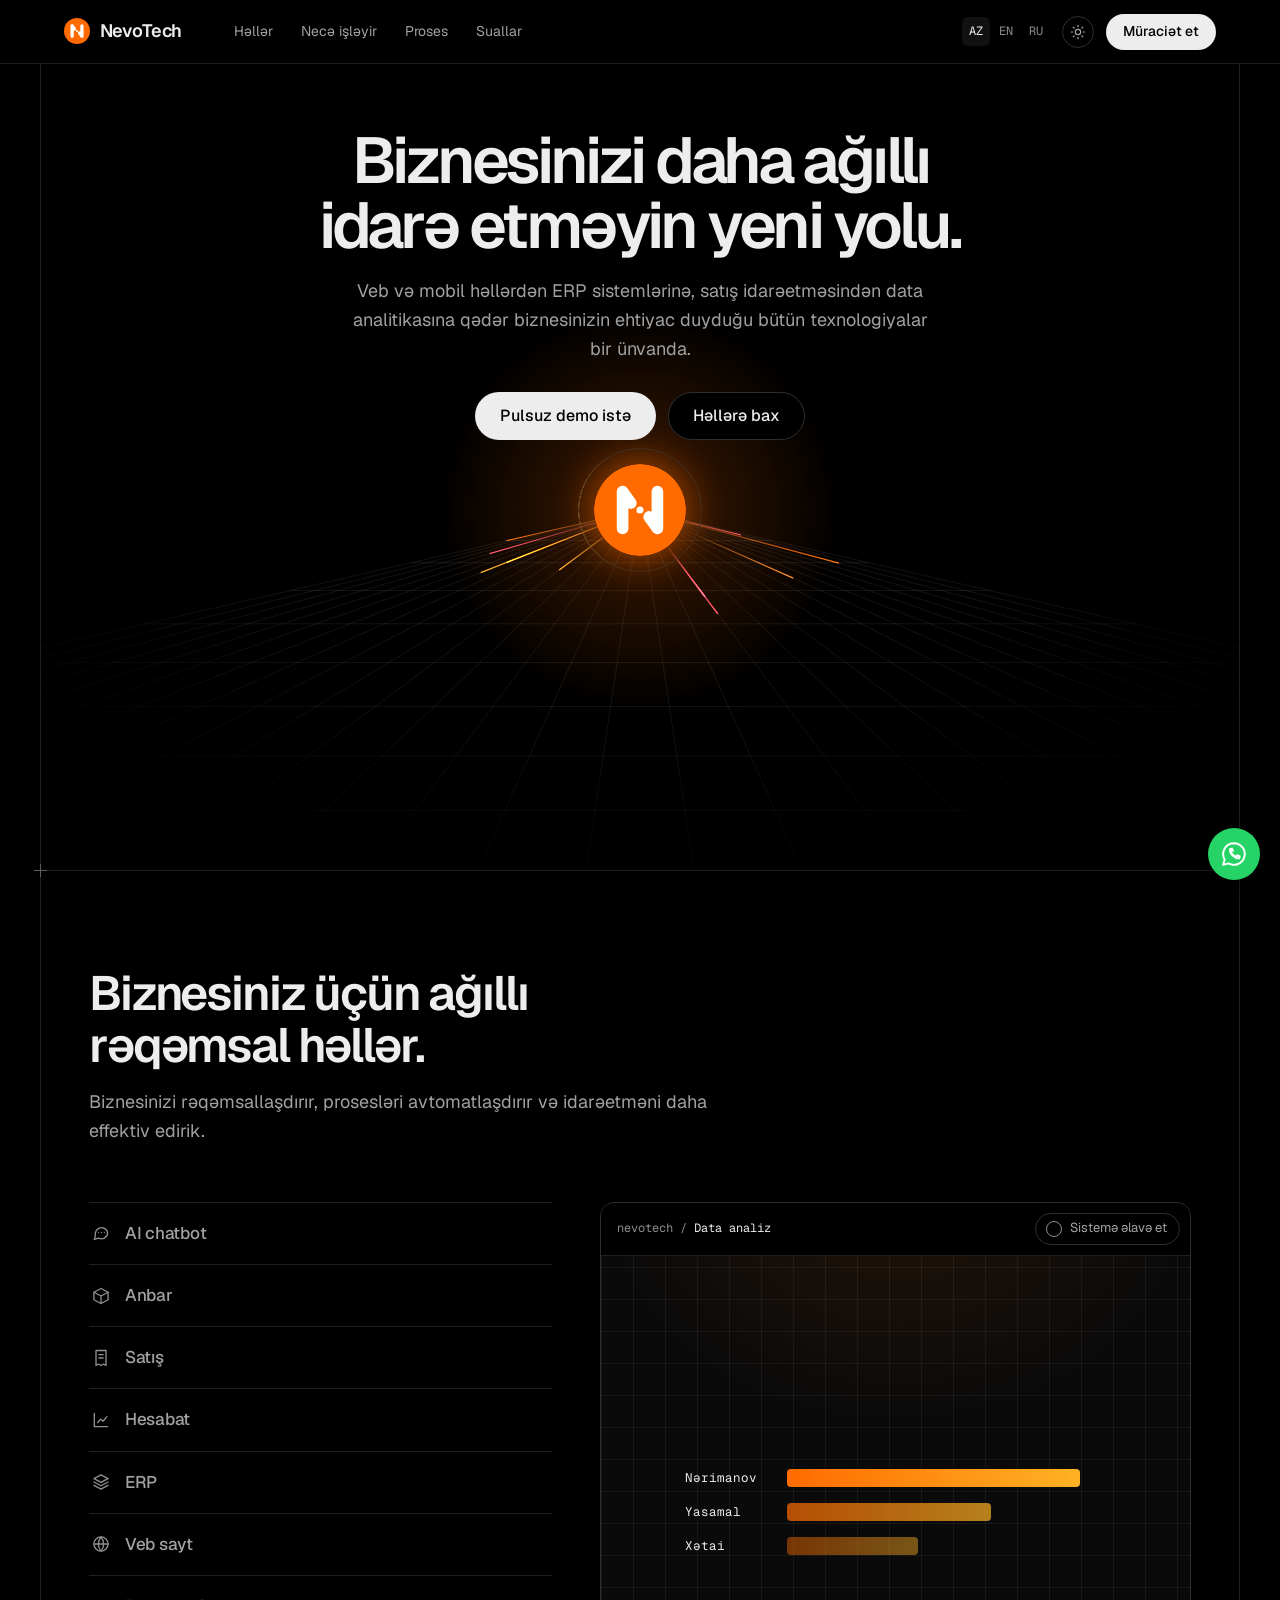
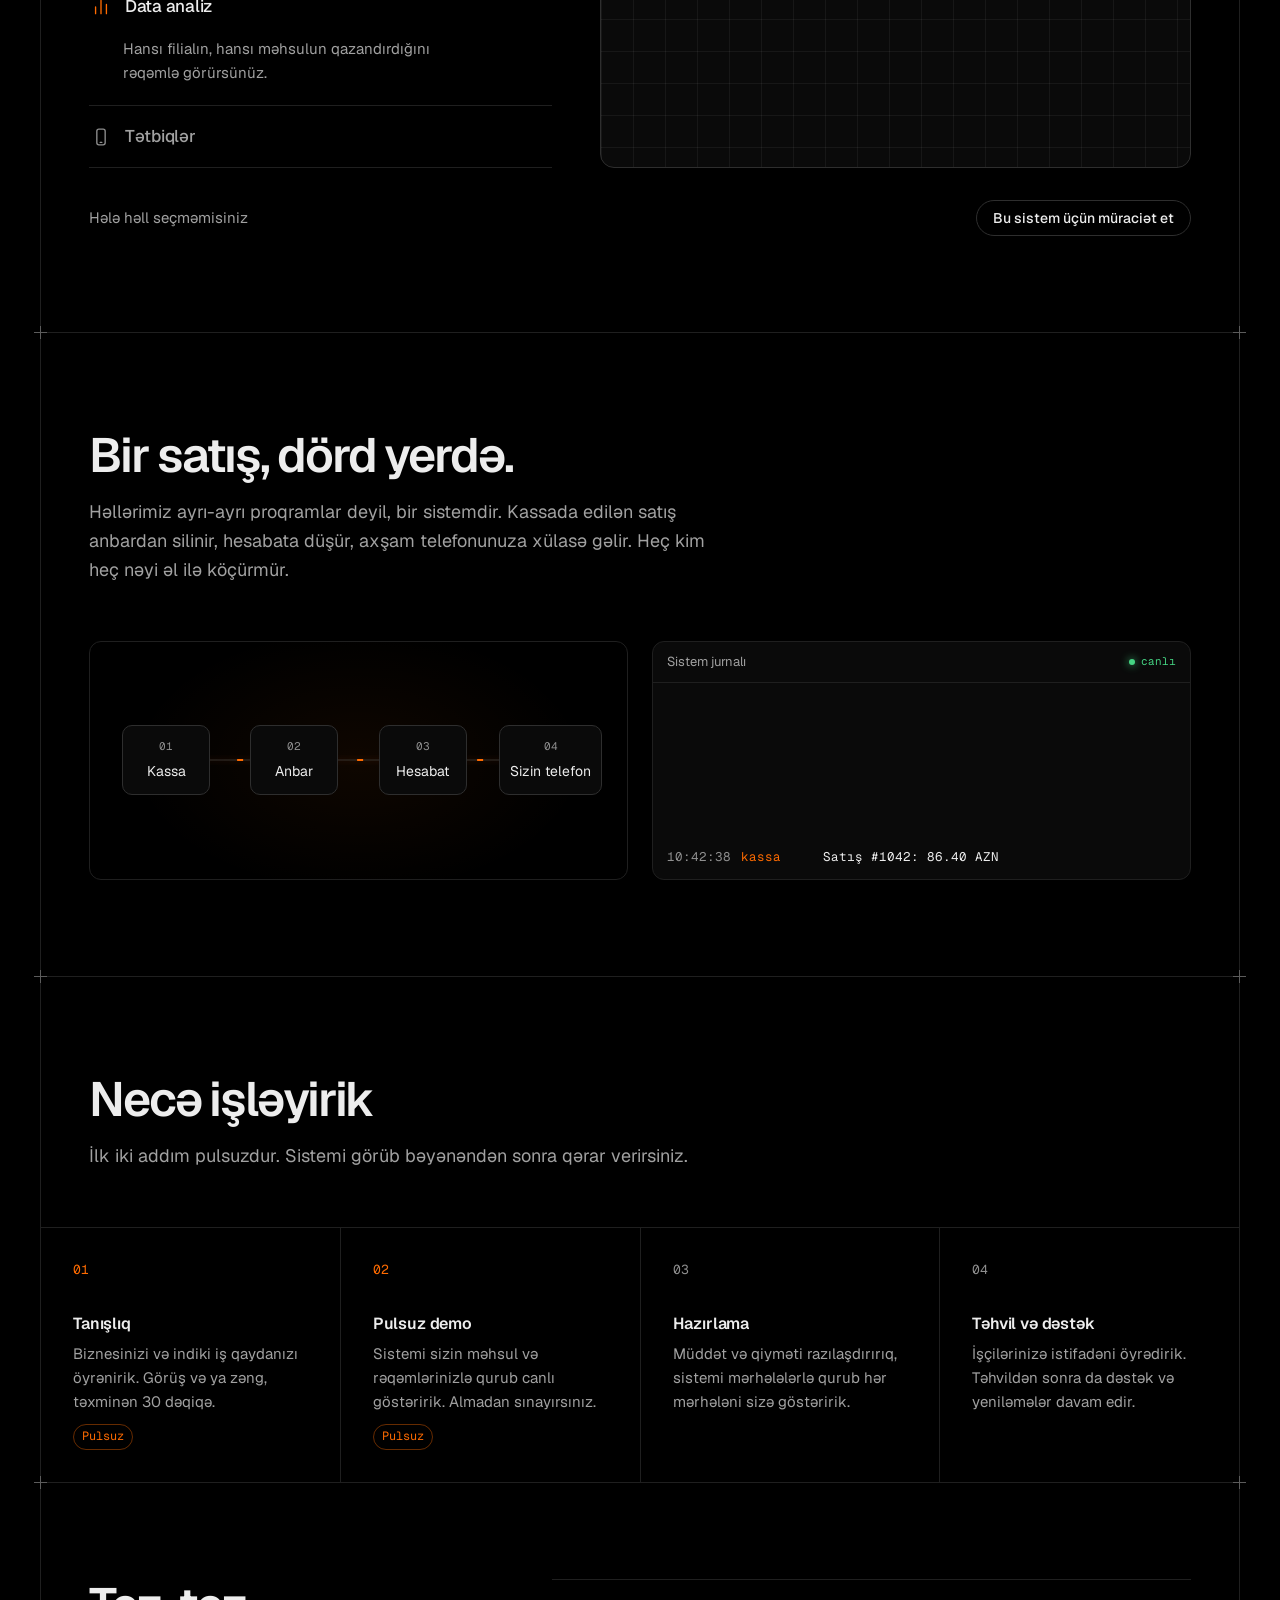
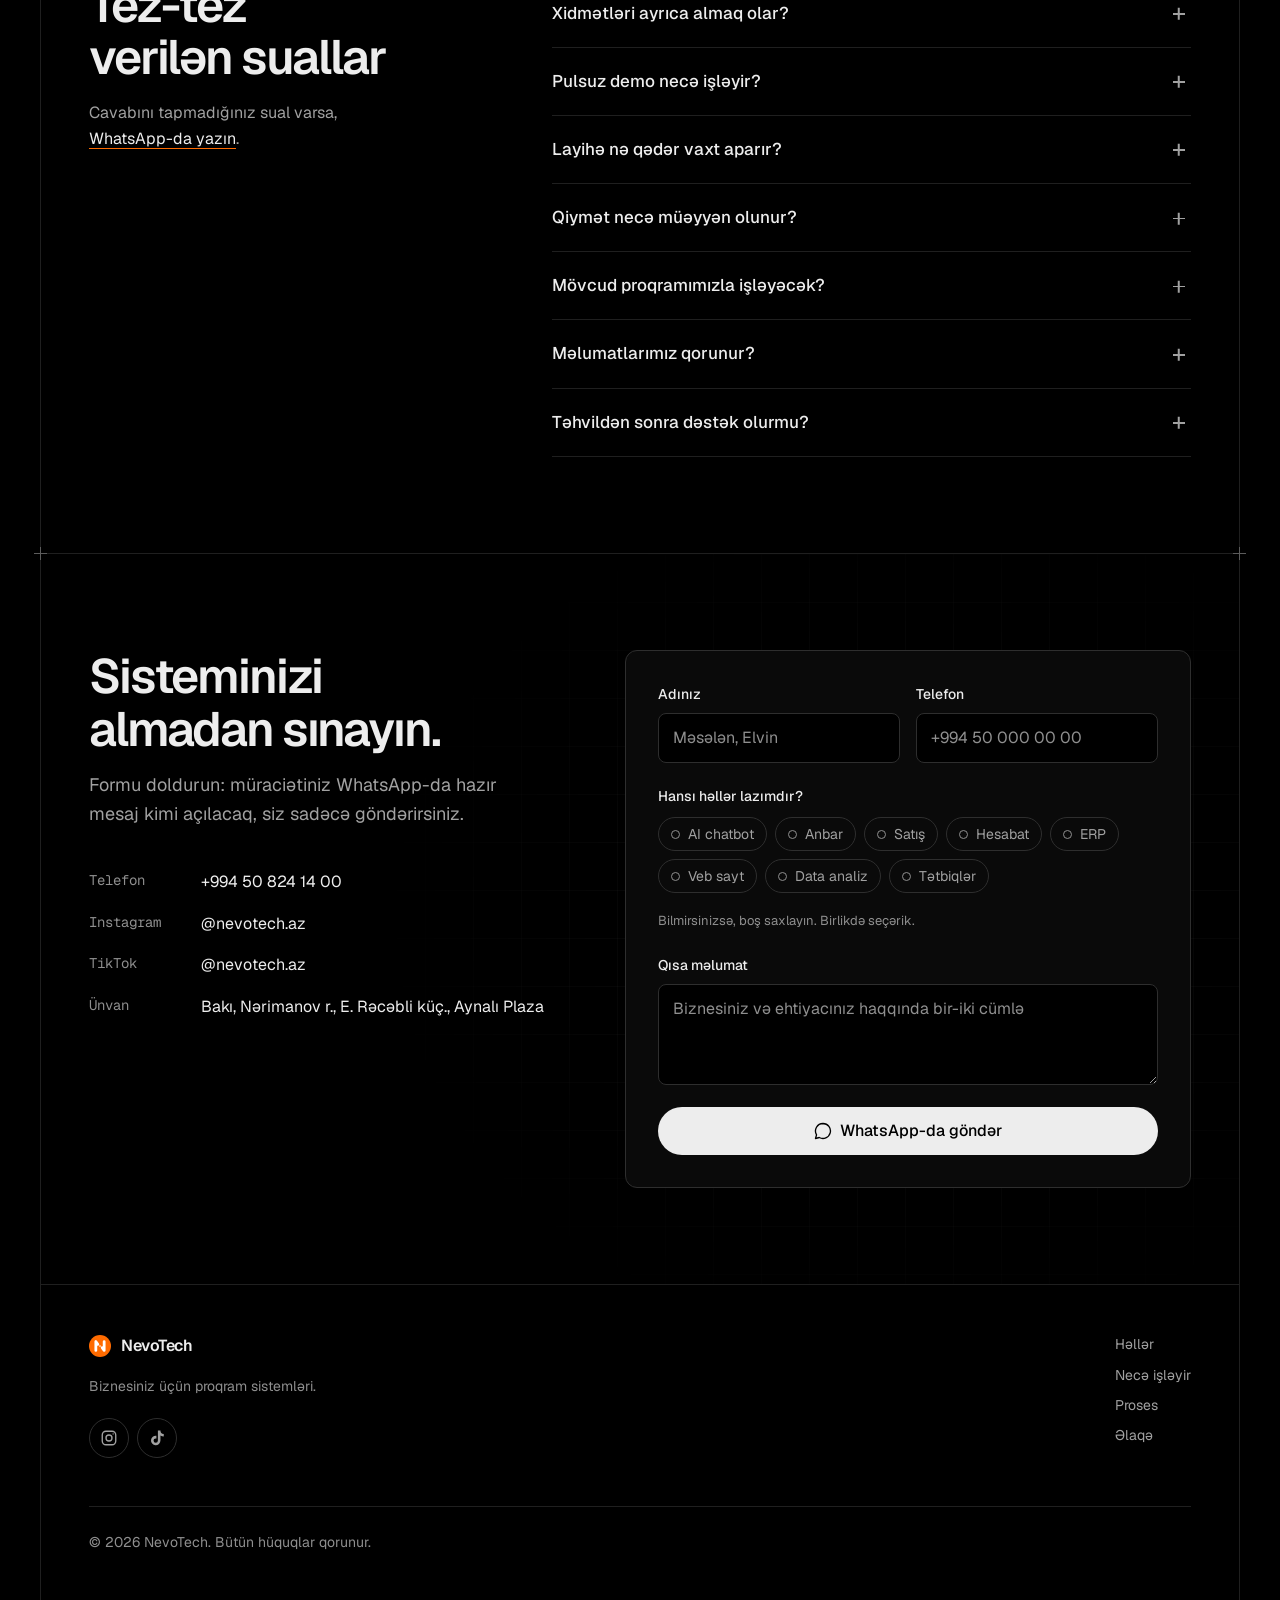
==== commit 9ec1caa0: "Giriş ekranının başlığını və mətnini yenilə Co-Authored-By: Claude Opus 5.5 <noreply@anthropic.com>" ====
--- a/index.html
+++ b/index.html
@@ -64,8 +64,8 @@
     <!-- ===== HERO ===== -->
     <section class="hero" id="home">
       <div class="hero__copy">
-        <h1 data-i18n="hero.title">Biznesinizin bütün işi bir sistemdə.</h1>
-        <p class="hero__lead" data-i18n="hero.text">Sayt, ERP, anbar, satış, hesabat və AI chatbot. Biznesiniz üçün hər birini ayrıca, ya da hamısını bir sistem kimi qururuq.</p>
+        <h1 data-i18n="hero.title">Biznesinizi daha ağıllı idarə etməyin yeni yolu.</h1>
+        <p class="hero__lead" data-i18n="hero.text">Veb və mobil həllərdən ERP sistemlərinə, satış idarəetməsindən data analitikasına qədər biznesinizin ehtiyac duyduğu bütün texnologiyalar bir ünvanda.</p>
         <div class="hero__buttons">
           <a href="#contact" class="btn btn--light" data-i18n="hero.cta1">Pulsuz demo istə</a>
           <a href="#solutions" class="btn btn--dark" data-i18n="hero.cta2">Həllərə bax</a>
@@ -423,7 +423,7 @@
   </a>
 
   <script src="js/config.js?v=bc490abd" defer></script>
-  <script src="js/i18n.js?v=4178dea5" defer></script>
+  <script src="js/i18n.js?v=4d7283a2" defer></script>
   <script src="js/main.js?v=10cbb5dd" defer></script>
 </body>
 </html>
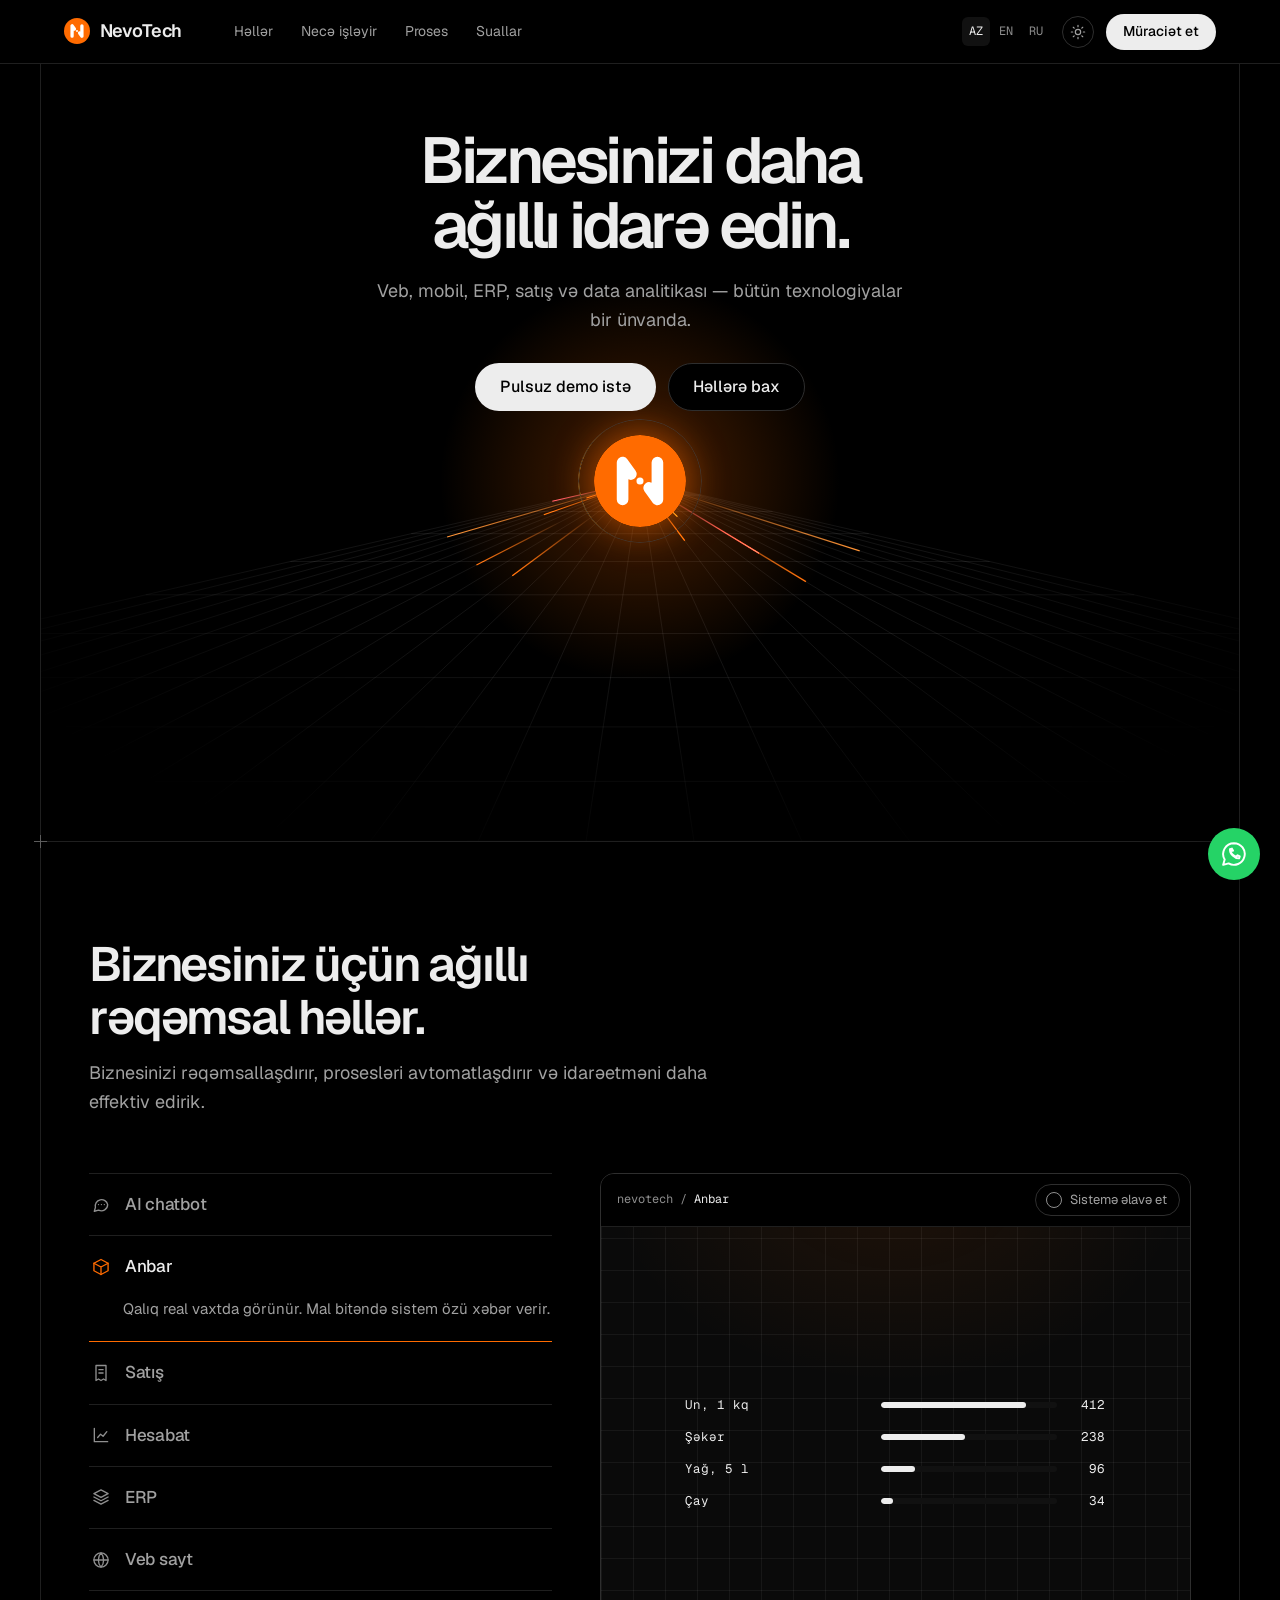
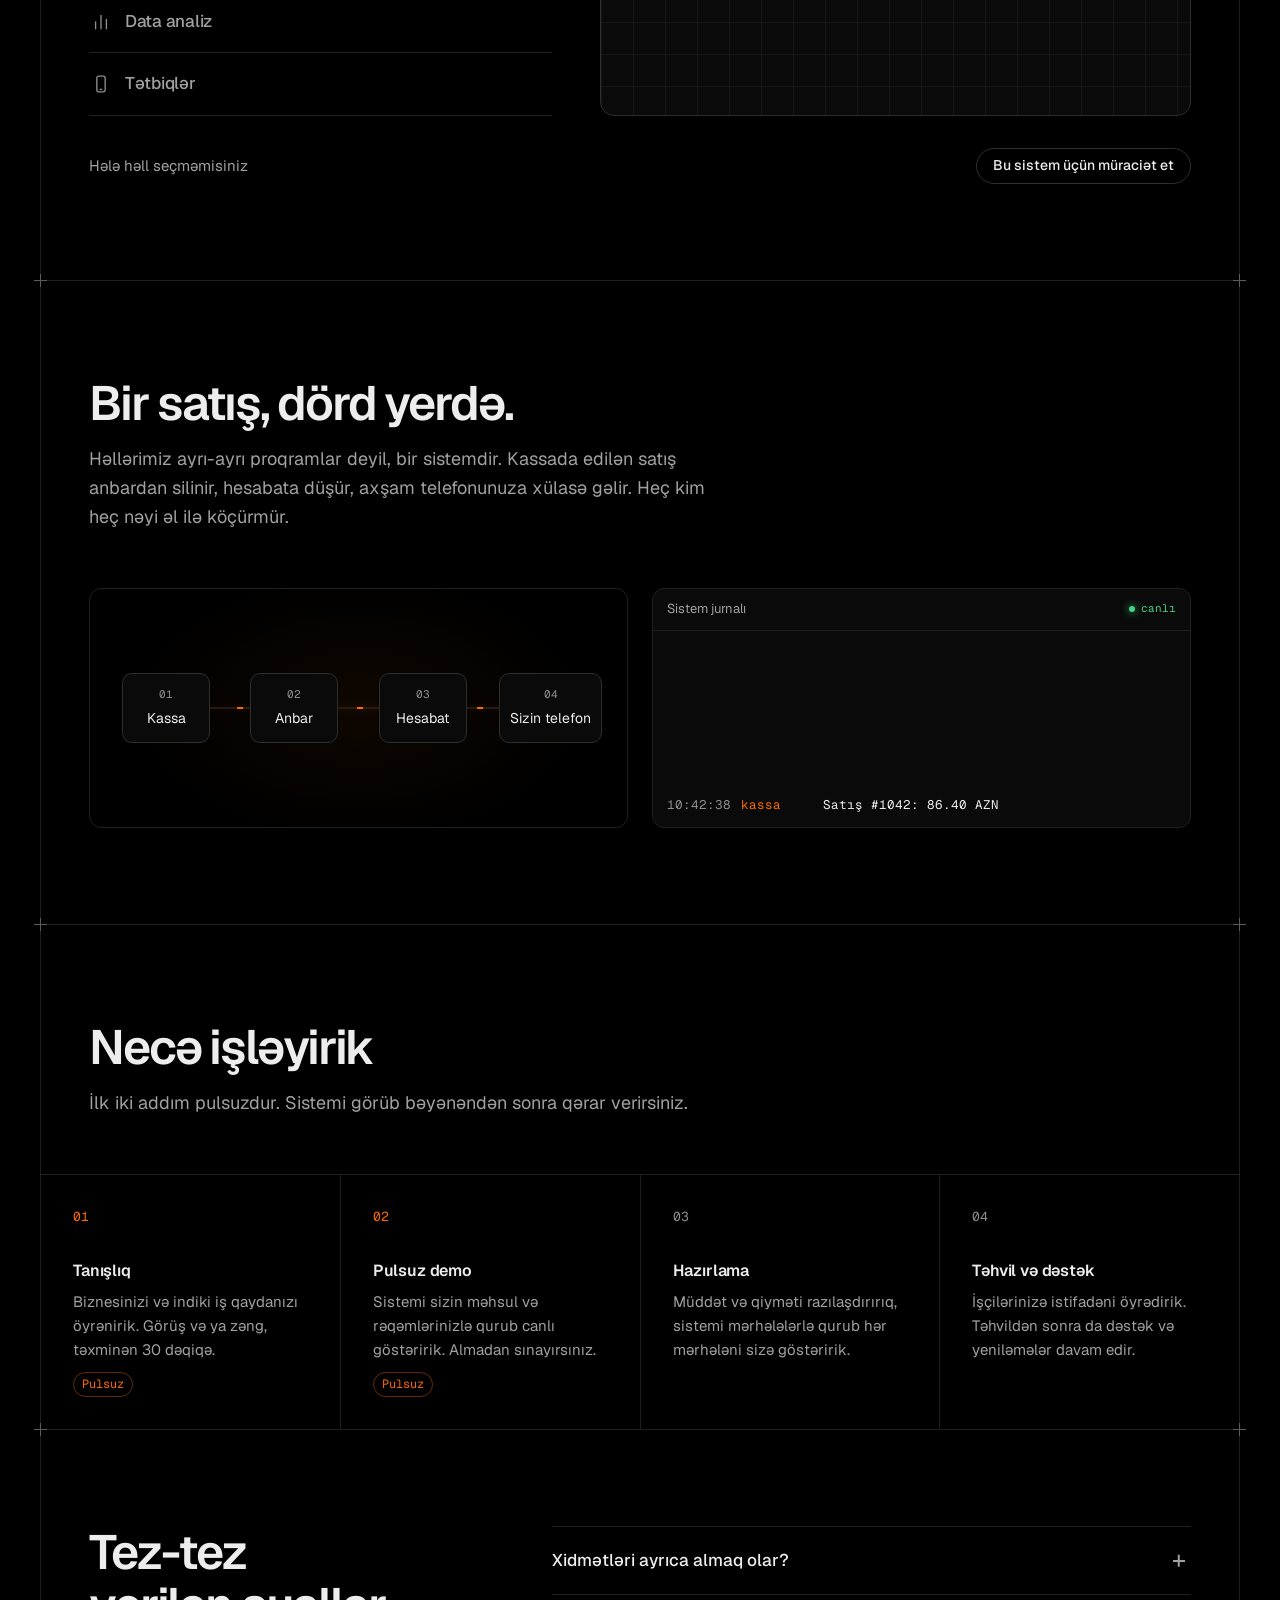
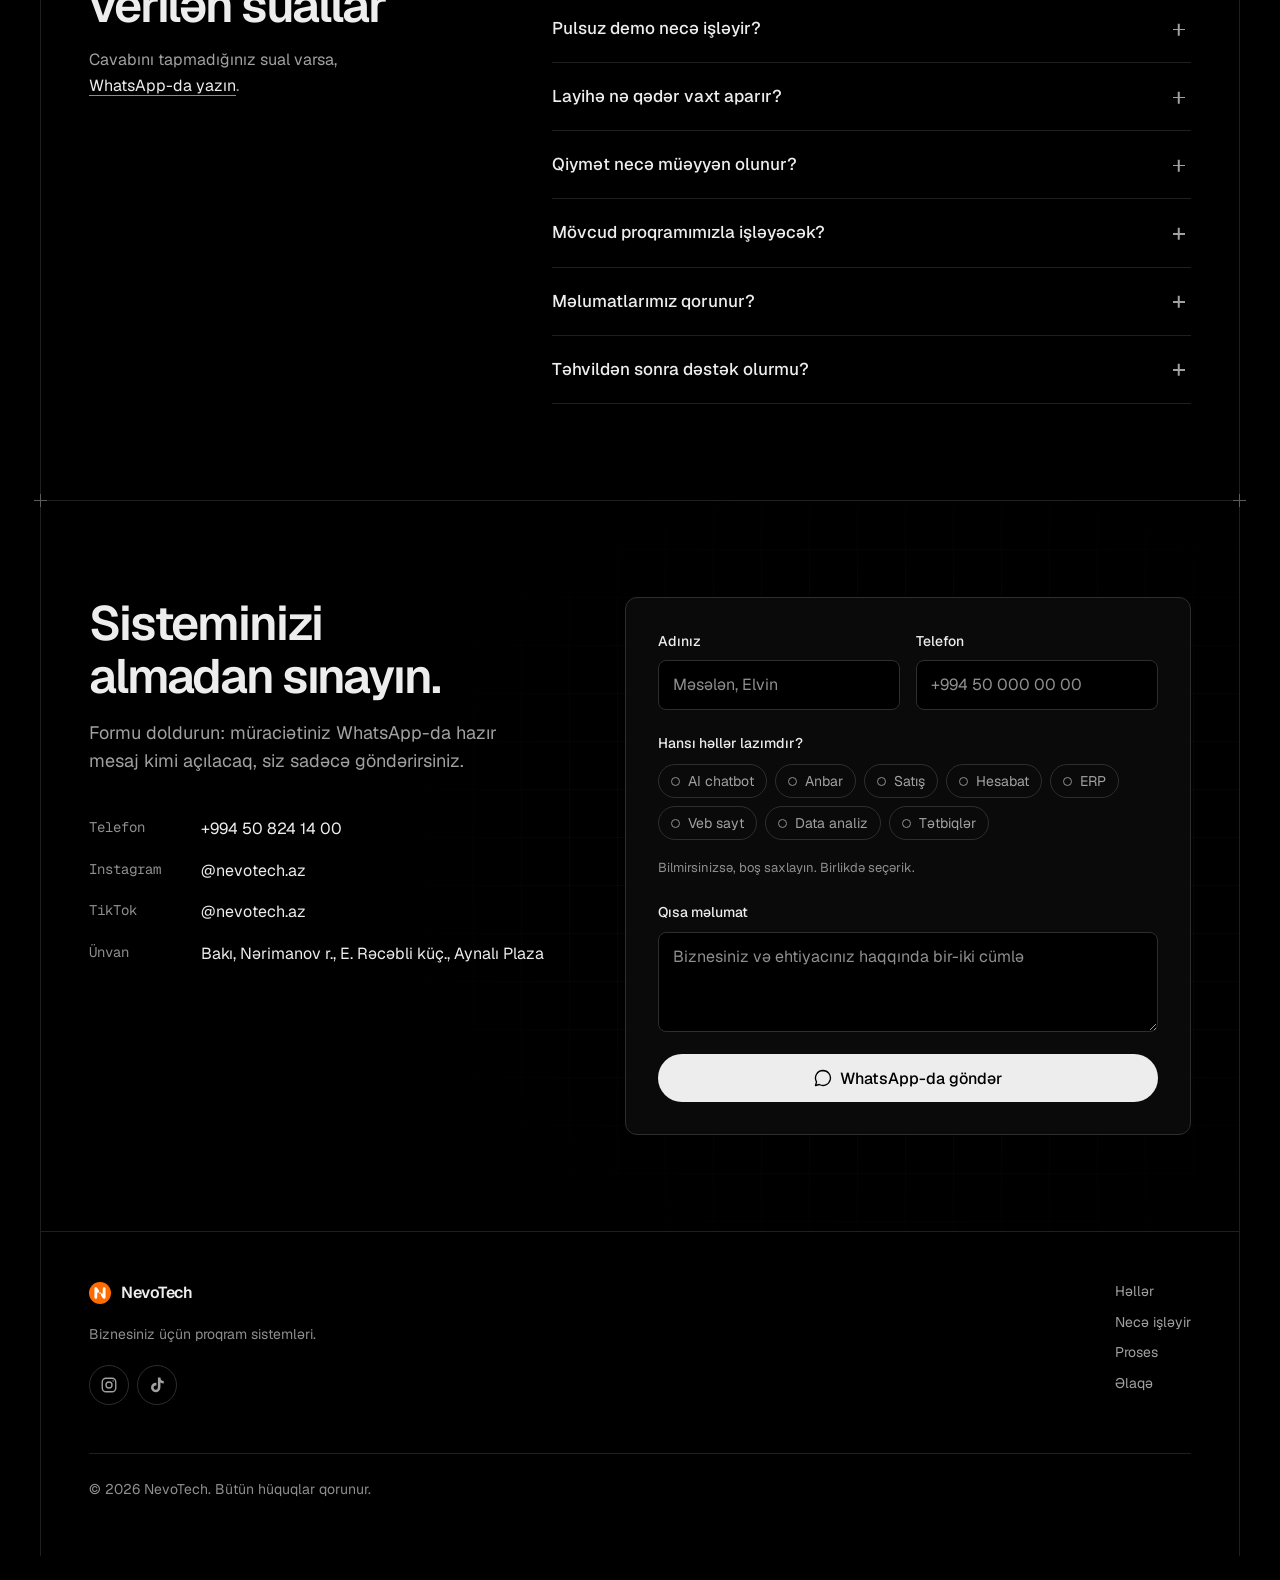
==== commit 591ed629: "Giriş ekranının mətnini mobil üçün qısalt Co-Authored-By: Claude Opus 5.5 <noreply@anthropic.com>" ====
--- a/index.html
+++ b/index.html
@@ -64,8 +64,8 @@
     <!-- ===== HERO ===== -->
     <section class="hero" id="home">
       <div class="hero__copy">
-        <h1 data-i18n="hero.title">Biznesinizi daha ağıllı idarə etməyin yeni yolu.</h1>
-        <p class="hero__lead" data-i18n="hero.text">Veb və mobil həllərdən ERP sistemlərinə, satış idarəetməsindən data analitikasına qədər biznesinizin ehtiyac duyduğu bütün texnologiyalar bir ünvanda.</p>
+        <h1 data-i18n="hero.title">Biznesinizi daha ağıllı idarə edin.</h1>
+        <p class="hero__lead" data-i18n="hero.text">Veb, mobil, ERP, satış və data analitikası — bütün texnologiyalar bir ünvanda.</p>
         <div class="hero__buttons">
           <a href="#contact" class="btn btn--light" data-i18n="hero.cta1">Pulsuz demo istə</a>
           <a href="#solutions" class="btn btn--dark" data-i18n="hero.cta2">Həllərə bax</a>
@@ -423,7 +423,7 @@
   </a>
 
   <script src="js/config.js?v=bc490abd" defer></script>
-  <script src="js/i18n.js?v=4d7283a2" defer></script>
+  <script src="js/i18n.js?v=fd37a5ee" defer></script>
   <script src="js/main.js?v=10cbb5dd" defer></script>
 </body>
 </html>
